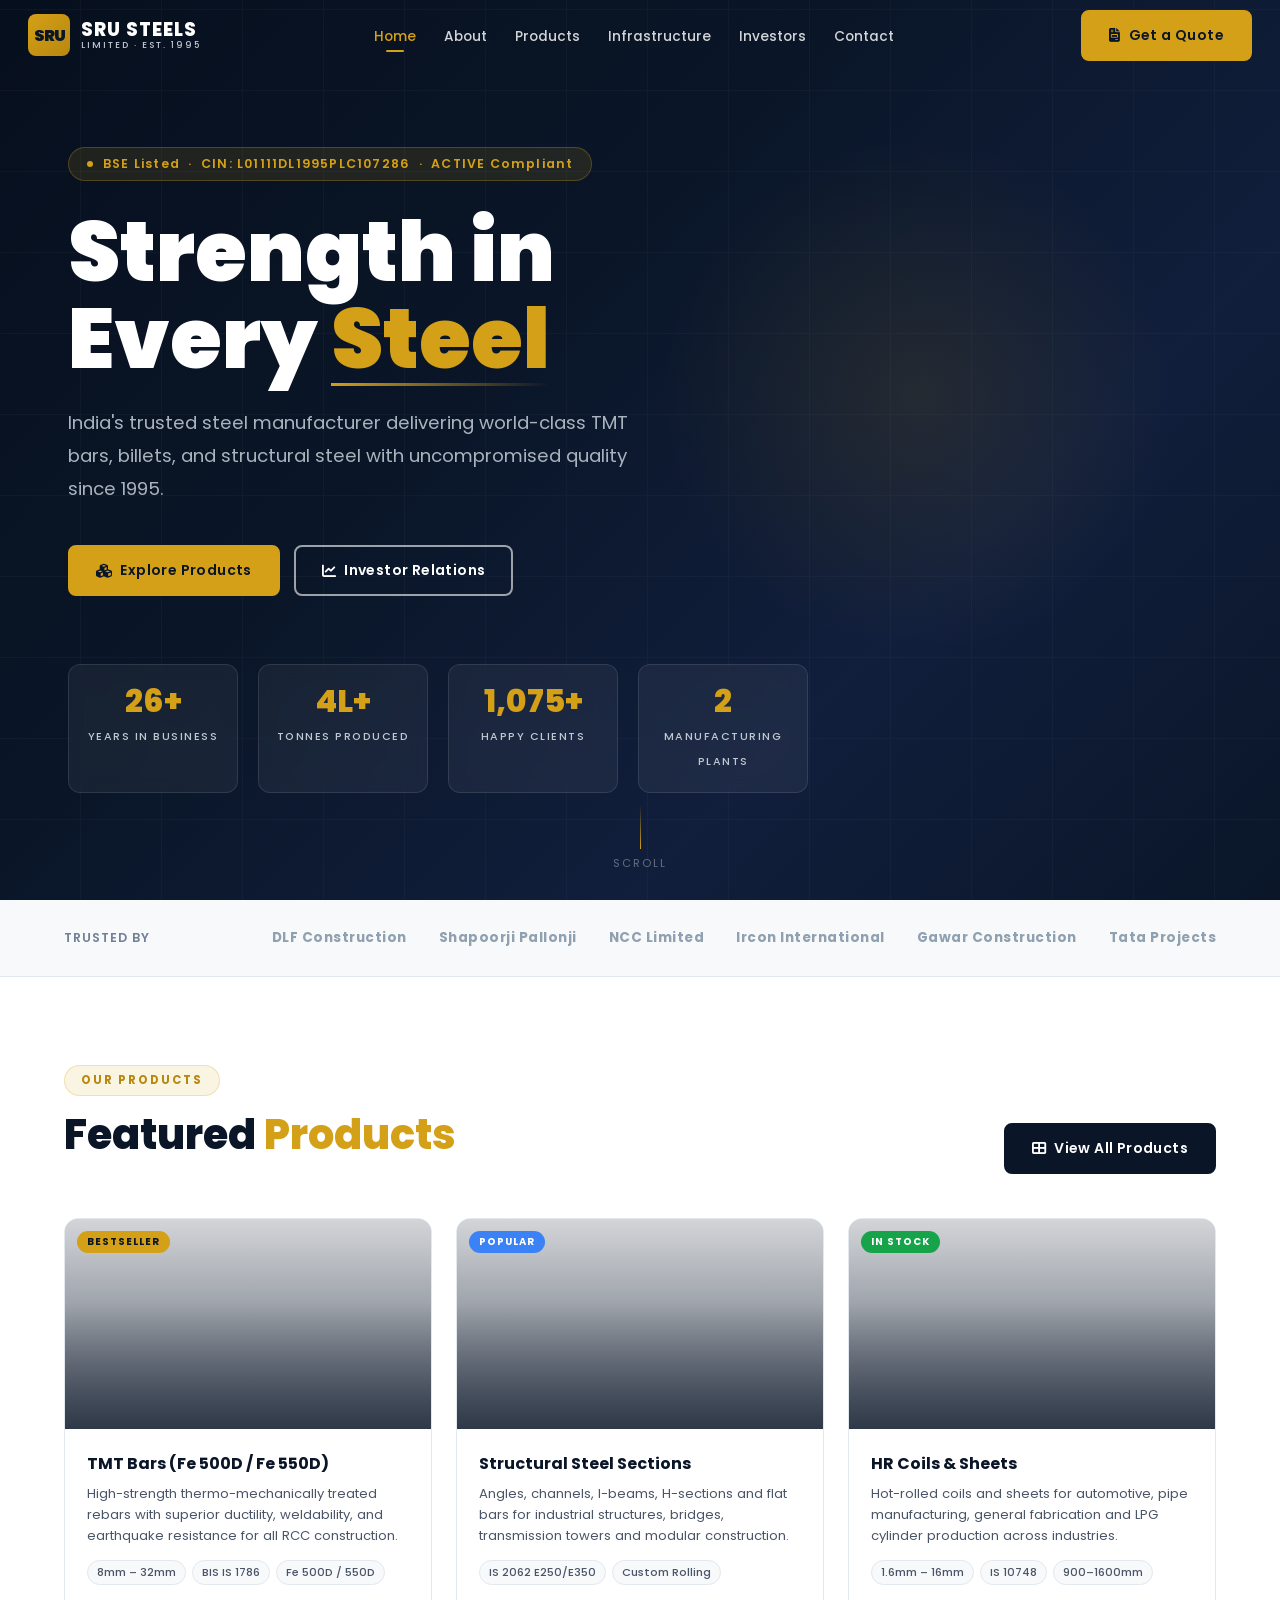
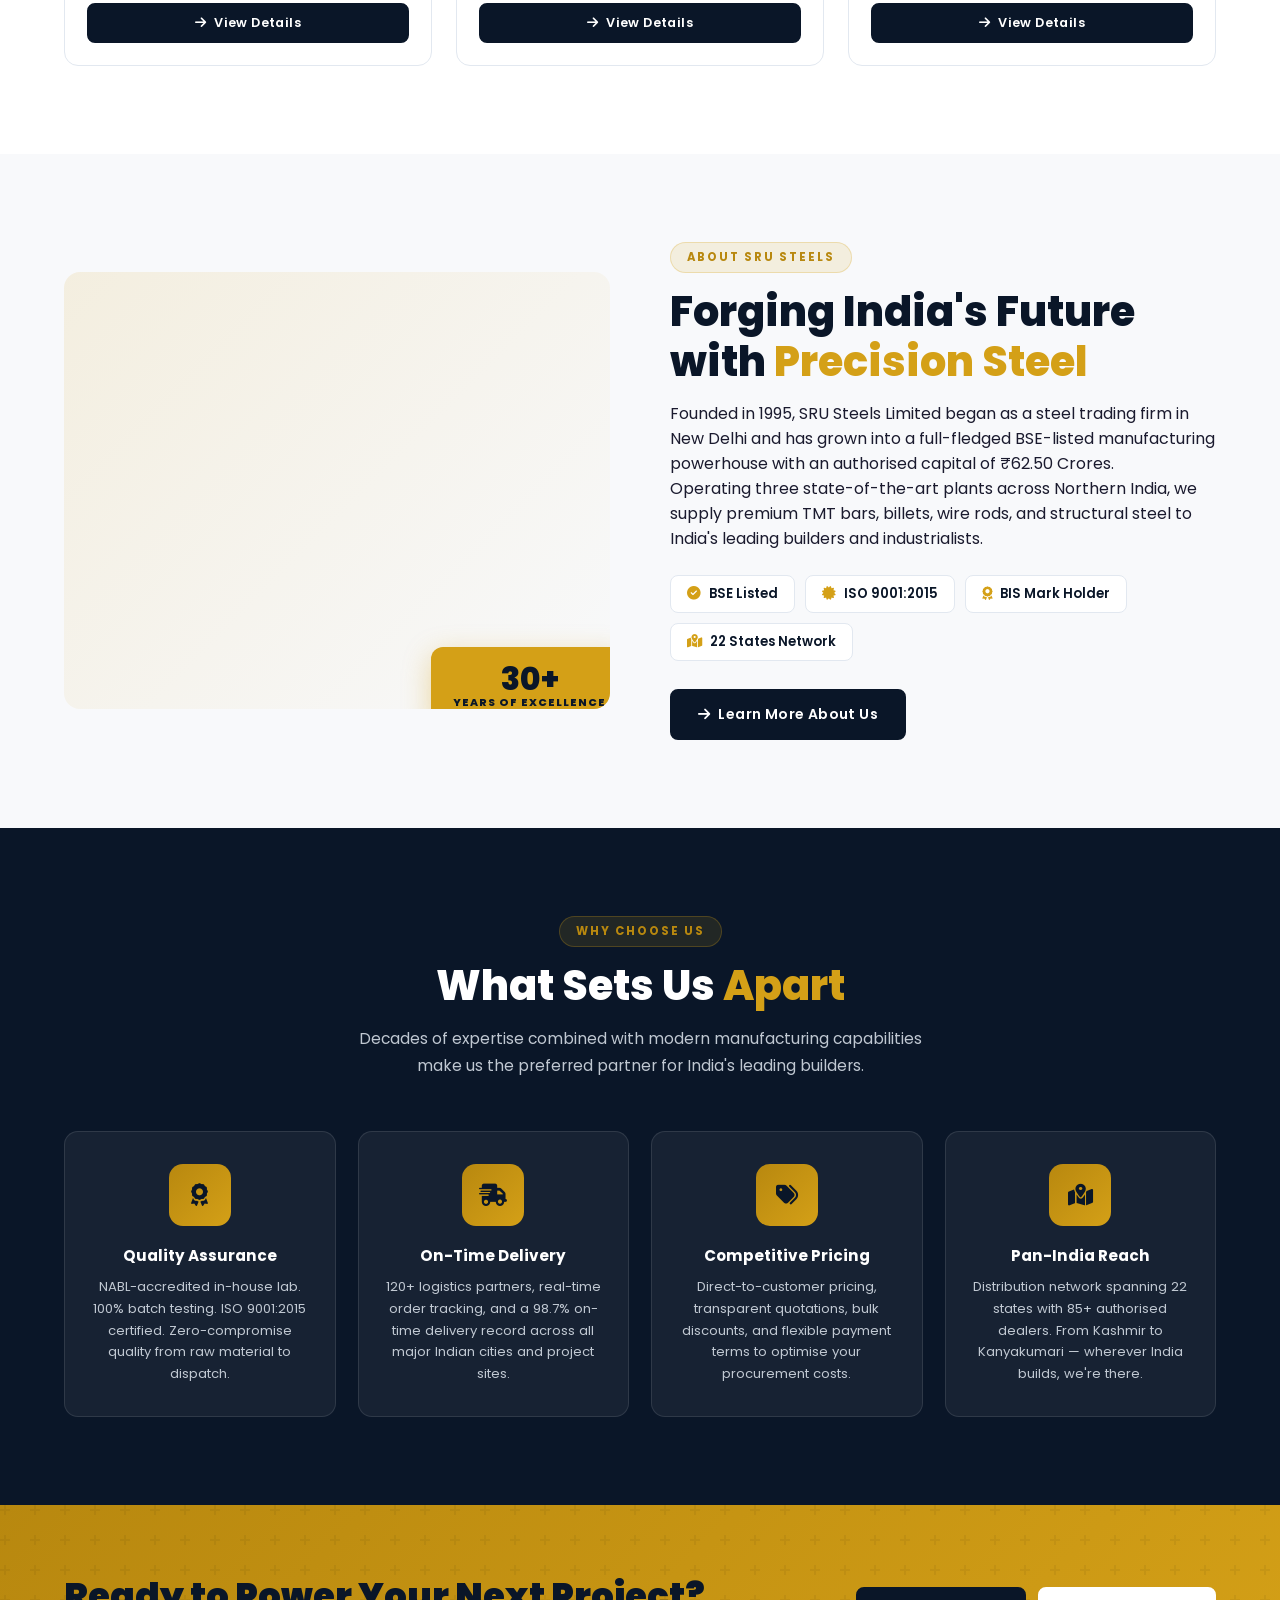
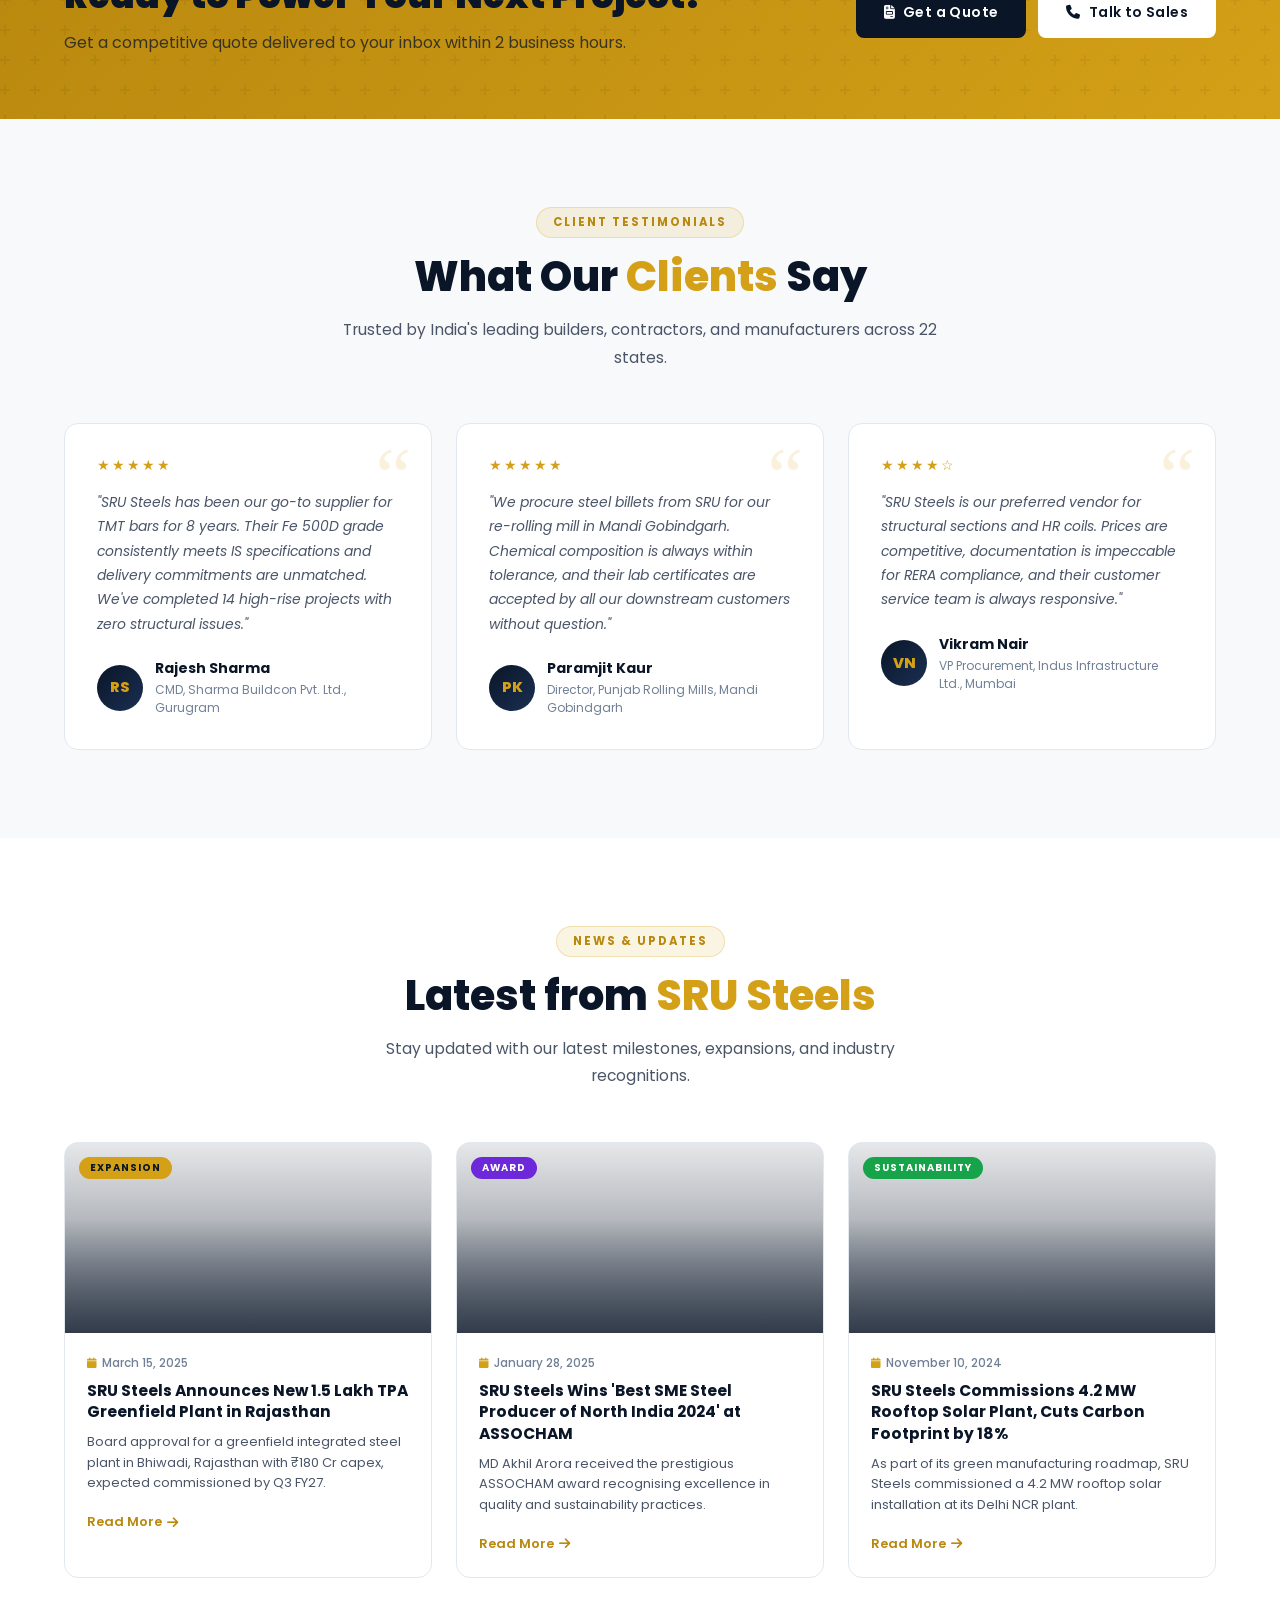
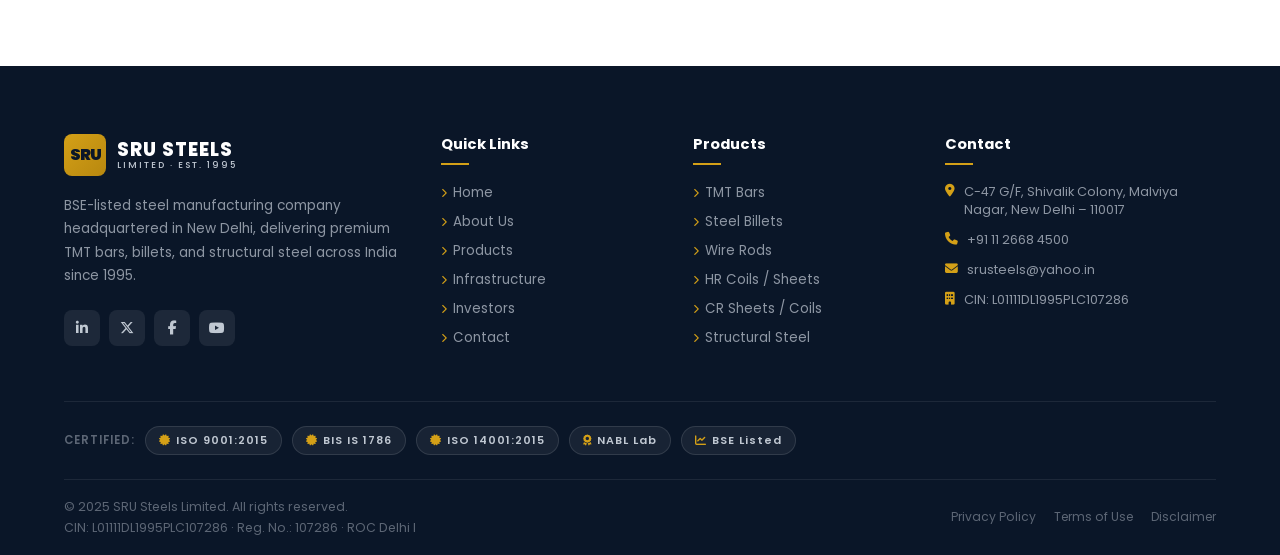
==== index.html @ ce23edf0 "Initial commit — SRU Steels website" ====
<!DOCTYPE html>
<html lang="en">
<head>
<meta charset="UTF-8">
<meta name="viewport" content="width=device-width, initial-scale=1.0">
<title>SRU Steels Limited | Strength in Every Steel</title>
<link rel="preconnect" href="https://fonts.googleapis.com">
<link rel="preconnect" href="https://fonts.gstatic.com" crossorigin>
<link href="https://fonts.googleapis.com/css2?family=Poppins:wght@300;400;500;600;700;800;900&display=swap" rel="stylesheet">
<link rel="stylesheet" href="https://cdnjs.cloudflare.com/ajax/libs/font-awesome/6.5.0/css/all.min.css">
<link rel="stylesheet" href="css/style.css">
</head>
<body>

<!-- NAVBAR -->
<nav id="navbar" class="transparent">
  <div class="nav-inner">
    <a href="index.html" class="logo">
      <div class="logo-mark">SRU</div>
      <div class="logo-text"><span class="logo-name">SRU STEELS</span><span class="logo-tagline">Limited · Est. 1995</span></div>
    </a>
    <ul class="nav-links">
      <li><a href="index.html" class="active">Home</a></li>
      <li><a href="about.html">About</a></li>
      <li><a href="products.html">Products</a></li>
      <li><a href="infrastructure.html">Infrastructure</a></li>
      <li><a href="investors.html">Investors</a></li>
      <li><a href="contact.html">Contact</a></li>
    </ul>
    <a href="#" class="btn btn-primary nav-cta" onclick="openModal()"><i class="fas fa-file-invoice"></i> Get a Quote</a>
    <button class="hamburger" id="hamburger"><span></span><span></span><span></span></button>
  </div>
</nav>
<div class="mobile-menu" id="mobileMenu">
  <a href="index.html" onclick="closeMobileMenu()">Home</a>
  <a href="about.html" onclick="closeMobileMenu()">About Us</a>
  <a href="products.html" onclick="closeMobileMenu()">Products</a>
  <a href="infrastructure.html" onclick="closeMobileMenu()">Infrastructure</a>
  <a href="investors.html" onclick="closeMobileMenu()">Investors</a>
  <a href="contact.html" onclick="closeMobileMenu()">Contact</a>
  <a href="#" class="btn btn-primary" onclick="openModal();closeMobileMenu()"><i class="fas fa-file-invoice"></i> Get a Quote</a>
</div>

<!-- HERO -->
<section id="home-hero">
  <div class="hero-bg" style="background:linear-gradient(135deg,rgba(6,14,28,0.88) 0%,rgba(10,22,40,0.80) 40%,rgba(18,32,64,0.83) 70%,rgba(10,22,40,0.88) 100%),url('https://plus.unsplash.com/premium_photo-1664300608028-15bcc4da4996?auto=format&fit=crop&w=1920&q=80') center/cover no-repeat;"></div>
  <div class="hero-pattern"></div>
  <div class="hero-glow"></div>
  <div class="hero-content">
    <div class="hero-eyebrow">
      <span></span>
      BSE Listed &nbsp;·&nbsp; CIN: L01111DL1995PLC107286 &nbsp;·&nbsp; ACTIVE Compliant
    </div>
    <h1 class="hero-title">
      Strength in<br>Every <span class="hl">Steel</span>
    </h1>
    <p class="hero-sub">India's trusted steel manufacturer delivering world-class TMT bars, billets, and structural steel with uncompromised quality since 1995.</p>
    <div class="hero-btns">
      <a href="products.html" class="btn btn-primary"><i class="fas fa-cubes"></i> Explore Products</a>
      <a href="investors.html" class="btn btn-outline"><i class="fas fa-chart-line"></i> Investor Relations</a>
    </div>
    <div class="hero-stats">
      <div class="h-stat"><span class="h-stat-num"><span class="counter" data-target="30">0</span>+</span><span class="h-stat-lbl">Years in Business</span></div>
      <div class="h-stat"><span class="h-stat-num"><span class="counter" data-target="5">0</span>L+</span><span class="h-stat-lbl">Tonnes Produced</span></div>
      <div class="h-stat"><span class="h-stat-num"><span class="counter" data-target="1200">0</span>+</span><span class="h-stat-lbl">Happy Clients</span></div>
      <div class="h-stat"><span class="h-stat-num"><span class="counter" data-target="3">0</span></span><span class="h-stat-lbl">Manufacturing Plants</span></div>
    </div>
  </div>
  <div class="hero-scroll"><div class="scroll-line"></div><span>SCROLL</span></div>
</section>

<!-- TRUST BAR -->
<div class="trust-bar">
  <div class="container trust-inner">
    <span class="trust-label">Trusted By</span>
    <div class="trust-logos">
      <span class="trust-logo">DLF Construction</span>
      <span class="trust-logo">Shapoorji Pallonji</span>
      <span class="trust-logo">NCC Limited</span>
      <span class="trust-logo">Ircon International</span>
      <span class="trust-logo">Gawar Construction</span>
      <span class="trust-logo">Tata Projects</span>
    </div>
  </div>
</div>

<!-- FEATURED PRODUCTS -->
<section id="featured">
  <div class="container">
    <div class="fp-header reveal">
      <div>
        <span class="section-tag">Our Products</span>
        <h2 class="section-title">Featured <span>Products</span></h2>
      </div>
      <a href="products.html" class="btn btn-navy"><i class="fas fa-th-large"></i> View All Products</a>
    </div>
    <div class="fp-grid">
      <div class="fp-card reveal" style="transition-delay:0.05s">
        <div class="fp-img" style="background:linear-gradient(to bottom,rgba(10,22,40,0.18),rgba(10,22,40,0.70)),url('https://images.unsplash.com/photo-1763771420303-0f11ccf613d1?auto=format&fit=crop&w=800&q=80') center/cover no-repeat;">
          <span class="fp-badge bestseller">Bestseller</span>
        </div>
        <div class="fp-body">
          <h3>TMT Bars (Fe 500D / Fe 550D)</h3>
          <p>High-strength thermo-mechanically treated rebars with superior ductility, weldability, and earthquake resistance for all RCC construction.</p>
          <div class="fp-specs">
            <span class="spec">8mm – 32mm</span><span class="spec">BIS IS 1786</span><span class="spec">Fe 500D / 550D</span>
          </div>
          <a href="products.html" class="btn btn-navy btn-sm" style="width:100%;justify-content:center"><i class="fas fa-arrow-right"></i> View Details</a>
        </div>
      </div>
      <div class="fp-card reveal" style="transition-delay:0.12s">
        <div class="fp-img" style="background:linear-gradient(to bottom,rgba(10,22,40,0.18),rgba(10,22,40,0.70)),url('https://images.unsplash.com/photo-1557592494-37448a3f4b11?auto=format&fit=crop&w=800&q=80') center/cover no-repeat;">
          <span class="fp-badge popular">Popular</span>
        </div>
        <div class="fp-body">
          <h3>Structural Steel Sections</h3>
          <p>Angles, channels, I-beams, H-sections and flat bars for industrial structures, bridges, transmission towers and modular construction.</p>
          <div class="fp-specs">
            <span class="spec">IS 2062 E250/E350</span><span class="spec">Custom Rolling</span>
          </div>
          <a href="products.html" class="btn btn-navy btn-sm" style="width:100%;justify-content:center"><i class="fas fa-arrow-right"></i> View Details</a>
        </div>
      </div>
      <div class="fp-card reveal" style="transition-delay:0.2s">
        <div class="fp-img" style="background:linear-gradient(to bottom,rgba(10,22,40,0.18),rgba(10,22,40,0.70)),url('https://images.unsplash.com/photo-1697698532602-ccf880036281?auto=format&fit=crop&w=800&q=80') center/cover no-repeat;">
          <span class="fp-badge new">In Stock</span>
        </div>
        <div class="fp-body">
          <h3>HR Coils &amp; Sheets</h3>
          <p>Hot-rolled coils and sheets for automotive, pipe manufacturing, general fabrication and LPG cylinder production across industries.</p>
          <div class="fp-specs">
            <span class="spec">1.6mm – 16mm</span><span class="spec">IS 10748</span><span class="spec">900–1600mm</span>
          </div>
          <a href="products.html" class="btn btn-navy btn-sm" style="width:100%;justify-content:center"><i class="fas fa-arrow-right"></i> View Details</a>
        </div>
      </div>
    </div>
  </div>
</section>

<!-- ABOUT TEASER -->
<section id="home-about">
  <div class="container">
    <div class="ha-grid">
      <div class="ha-img-box reveal-l" style="background:url('https://images.unsplash.com/photo-1504917595217-d4dc5ebe6122?auto=format&fit=crop&w=900&q=80') center/cover no-repeat;overflow:hidden;">
        <div class="ha-badge"><span>30+</span><small>Years of Excellence</small></div>
      </div>
      <div class="reveal-r">
        <span class="section-tag">About SRU Steels</span>
        <h2 class="section-title">Forging India's Future with <span>Precision Steel</span></h2>
        <p>Founded in 1995, SRU Steels Limited began as a steel trading firm in New Delhi and has grown into a full-fledged BSE-listed manufacturing powerhouse with an authorised capital of ₹62.50 Crores.</p>
        <p>Operating three state-of-the-art plants across Northern India, we supply premium TMT bars, billets, wire rods, and structural steel to India's leading builders and industrialists.</p>
        <div class="ha-pills">
          <span class="ha-pill"><i class="fas fa-check-circle"></i> BSE Listed</span>
          <span class="ha-pill"><i class="fas fa-certificate"></i> ISO 9001:2015</span>
          <span class="ha-pill"><i class="fas fa-award"></i> BIS Mark Holder</span>
          <span class="ha-pill"><i class="fas fa-map-location-dot"></i> 22 States Network</span>
        </div>
        <div style="margin-top:28px"><a href="about.html" class="btn btn-navy"><i class="fas fa-arrow-right"></i> Learn More About Us</a></div>
      </div>
    </div>
  </div>
</section>

<!-- WHY US -->
<section id="why-us">
  <div class="container">
    <div class="section-header reveal">
      <span class="section-tag">Why Choose Us</span>
      <h2 class="section-title">What Sets Us <span>Apart</span></h2>
      <p class="section-subtitle">Decades of expertise combined with modern manufacturing capabilities make us the preferred partner for India's leading builders.</p>
    </div>
    <div class="wu-grid">
      <div class="wu-card reveal" style="transition-delay:0.05s"><div class="wu-icon"><i class="fas fa-award"></i></div><h4>Quality Assurance</h4><p>NABL-accredited in-house lab. 100% batch testing. ISO 9001:2015 certified. Zero-compromise quality from raw material to dispatch.</p></div>
      <div class="wu-card reveal" style="transition-delay:0.12s"><div class="wu-icon"><i class="fas fa-truck-fast"></i></div><h4>On-Time Delivery</h4><p>120+ logistics partners, real-time order tracking, and a 98.7% on-time delivery record across all major Indian cities and project sites.</p></div>
      <div class="wu-card reveal" style="transition-delay:0.2s"><div class="wu-icon"><i class="fas fa-tags"></i></div><h4>Competitive Pricing</h4><p>Direct-to-customer pricing, transparent quotations, bulk discounts, and flexible payment terms to optimise your procurement costs.</p></div>
      <div class="wu-card reveal" style="transition-delay:0.28s"><div class="wu-icon"><i class="fas fa-map-location-dot"></i></div><h4>Pan-India Reach</h4><p>Distribution network spanning 22 states with 85+ authorised dealers. From Kashmir to Kanyakumari — wherever India builds, we're there.</p></div>
    </div>
  </div>
</section>

<!-- CTA BANNER -->
<div class="cta-banner">
  <div class="container cta-inner">
    <div class="cta-text">
      <h2>Ready to Power Your Next Project?</h2>
      <p>Get a competitive quote delivered to your inbox within 2 business hours.</p>
    </div>
    <div class="cta-actions">
      <a href="#" class="btn btn-cta-navy" onclick="openModal()"><i class="fas fa-file-invoice"></i> Get a Quote</a>
      <a href="contact.html" class="btn btn-cta-wh"><i class="fas fa-phone"></i> Talk to Sales</a>
    </div>
  </div>
</div>

<!-- TESTIMONIALS -->
<section id="testimonials">
  <div class="container">
    <div class="section-header reveal">
      <span class="section-tag">Client Testimonials</span>
      <h2 class="section-title">What Our <span>Clients</span> Say</h2>
      <p class="section-subtitle">Trusted by India's leading builders, contractors, and manufacturers across 22 states.</p>
    </div>
    <div class="testi-grid">
      <div class="testi-card reveal" style="transition-delay:0.08s">
        <div class="t-stars">★★★★★</div>
        <p class="t-quote">"SRU Steels has been our go-to supplier for TMT bars for 8 years. Their Fe 500D grade consistently meets IS specifications and delivery commitments are unmatched. We've completed 14 high-rise projects with zero structural issues."</p>
        <div class="t-author"><div class="t-avatar">RS</div><div><div class="t-name">Rajesh Sharma</div><div class="t-co">CMD, Sharma Buildcon Pvt. Ltd., Gurugram</div></div></div>
      </div>
      <div class="testi-card reveal" style="transition-delay:0.16s">
        <div class="t-stars">★★★★★</div>
        <p class="t-quote">"We procure steel billets from SRU for our re-rolling mill in Mandi Gobindgarh. Chemical composition is always within tolerance, and their lab certificates are accepted by all our downstream customers without question."</p>
        <div class="t-author"><div class="t-avatar">PK</div><div><div class="t-name">Paramjit Kaur</div><div class="t-co">Director, Punjab Rolling Mills, Mandi Gobindgarh</div></div></div>
      </div>
      <div class="testi-card reveal" style="transition-delay:0.24s">
        <div class="t-stars">★★★★☆</div>
        <p class="t-quote">"SRU Steels is our preferred vendor for structural sections and HR coils. Prices are competitive, documentation is impeccable for RERA compliance, and their customer service team is always responsive."</p>
        <div class="t-author"><div class="t-avatar">VN</div><div><div class="t-name">Vikram Nair</div><div class="t-co">VP Procurement, Indus Infrastructure Ltd., Mumbai</div></div></div>
      </div>
    </div>
  </div>
</section>

<!-- NEWS -->
<section id="news-home">
  <div class="container">
    <div class="section-header reveal">
      <span class="section-tag">News &amp; Updates</span>
      <h2 class="section-title">Latest from <span>SRU Steels</span></h2>
      <p class="section-subtitle">Stay updated with our latest milestones, expansions, and industry recognitions.</p>
    </div>
    <div class="news-grid">
      <div class="news-card reveal" style="transition-delay:0.08s">
        <div class="news-img" style="background:linear-gradient(to bottom,rgba(10,22,40,0.10),rgba(10,22,40,0.60)),url('https://images.unsplash.com/photo-1697281679290-ad7be1b10682?auto=format&fit=crop&w=800&q=80') center/cover no-repeat;"><span class="nc-tag">Expansion</span></div>
        <div class="news-body">
          <div class="news-date"><i class="fas fa-calendar"></i> March 15, 2025</div>
          <h3>SRU Steels Announces New 1.5 Lakh TPA Greenfield Plant in Rajasthan</h3>
          <p>Board approval for a greenfield integrated steel plant in Bhiwadi, Rajasthan with ₹180 Cr capex, expected commissioned by Q3 FY27.</p>
          <a href="#" class="read-more">Read More <i class="fas fa-arrow-right"></i></a>
        </div>
      </div>
      <div class="news-card reveal" style="transition-delay:0.16s">
        <div class="news-img" style="background:linear-gradient(to bottom,rgba(10,22,40,0.10),rgba(10,22,40,0.60)),url('https://images.unsplash.com/photo-1564182842834-681b7be6de4b?auto=format&fit=crop&w=800&q=80') center/cover no-repeat;"><span class="nc-tag award">Award</span></div>
        <div class="news-body">
          <div class="news-date"><i class="fas fa-calendar"></i> January 28, 2025</div>
          <h3>SRU Steels Wins 'Best SME Steel Producer of North India 2024' at ASSOCHAM</h3>
          <p>MD Akhil Arora received the prestigious ASSOCHAM award recognising excellence in quality and sustainability practices.</p>
          <a href="#" class="read-more">Read More <i class="fas fa-arrow-right"></i></a>
        </div>
      </div>
      <div class="news-card reveal" style="transition-delay:0.24s">
        <div class="news-img" style="background:linear-gradient(to bottom,rgba(10,22,40,0.10),rgba(10,22,40,0.60)),url('https://images.unsplash.com/photo-1745187946672-2c1d8cf26a2b?auto=format&fit=crop&w=800&q=80') center/cover no-repeat;"><span class="nc-tag green">Sustainability</span></div>
        <div class="news-body">
          <div class="news-date"><i class="fas fa-calendar"></i> November 10, 2024</div>
          <h3>SRU Steels Commissions 4.2 MW Rooftop Solar Plant, Cuts Carbon Footprint by 18%</h3>
          <p>As part of its green manufacturing roadmap, SRU Steels commissioned a 4.2 MW rooftop solar installation at its Delhi NCR plant.</p>
          <a href="#" class="read-more">Read More <i class="fas fa-arrow-right"></i></a>
        </div>
      </div>
    </div>
  </div>
</section>

<!-- FOOTER -->
<footer>
  <div class="container">
    <div class="footer-grid">
      <div class="footer-about">
        <a href="index.html" class="logo"><div class="logo-mark">SRU</div><div class="logo-text"><span class="logo-name">SRU STEELS</span><span class="logo-tagline">Limited · Est. 1995</span></div></a>
        <p>BSE-listed steel manufacturing company headquartered in New Delhi, delivering premium TMT bars, billets, and structural steel across India since 1995.</p>
        <div class="social-links">
          <a href="#" class="social-link"><i class="fab fa-linkedin-in"></i></a>
          <a href="#" class="social-link"><i class="fab fa-x-twitter"></i></a>
          <a href="#" class="social-link"><i class="fab fa-facebook-f"></i></a>
          <a href="#" class="social-link"><i class="fab fa-youtube"></i></a>
        </div>
      </div>
      <div class="footer-col">
        <h4>Quick Links</h4>
        <ul class="f-links">
          <li><a href="index.html"><i class="fas fa-chevron-right"></i> Home</a></li>
          <li><a href="about.html"><i class="fas fa-chevron-right"></i> About Us</a></li>
          <li><a href="products.html"><i class="fas fa-chevron-right"></i> Products</a></li>
          <li><a href="infrastructure.html"><i class="fas fa-chevron-right"></i> Infrastructure</a></li>
          <li><a href="investors.html"><i class="fas fa-chevron-right"></i> Investors</a></li>
          <li><a href="contact.html"><i class="fas fa-chevron-right"></i> Contact</a></li>
        </ul>
      </div>
      <div class="footer-col">
        <h4>Products</h4>
        <ul class="f-links">
          <li><a href="products.html"><i class="fas fa-chevron-right"></i> TMT Bars</a></li>
          <li><a href="products.html"><i class="fas fa-chevron-right"></i> Steel Billets</a></li>
          <li><a href="products.html"><i class="fas fa-chevron-right"></i> Wire Rods</a></li>
          <li><a href="products.html"><i class="fas fa-chevron-right"></i> HR Coils / Sheets</a></li>
          <li><a href="products.html"><i class="fas fa-chevron-right"></i> CR Sheets / Coils</a></li>
          <li><a href="products.html"><i class="fas fa-chevron-right"></i> Structural Steel</a></li>
        </ul>
      </div>
      <div class="footer-col">
        <h4>Contact</h4>
        <ul class="f-contact">
          <li><i class="fas fa-location-dot"></i> C-47 G/F, Shivalik Colony, Malviya Nagar, New Delhi – 110017</li>
          <li><i class="fas fa-phone"></i> +91 11 2668 4500</li>
          <li><i class="fas fa-envelope"></i> srusteels@yahoo.in</li>
          <li><i class="fas fa-building"></i> CIN: L01111DL1995PLC107286</li>
        </ul>
      </div>
    </div>
    <div class="footer-cert">
      <div class="cert-badges">
        <span style="font-size:0.72rem;color:rgba(192,200,210,0.45);font-weight:600;letter-spacing:1px;text-transform:uppercase">Certified:</span>
        <span class="cert-pill"><i class="fas fa-certificate"></i> ISO 9001:2015</span>
        <span class="cert-pill"><i class="fas fa-certificate"></i> BIS IS 1786</span>
        <span class="cert-pill"><i class="fas fa-certificate"></i> ISO 14001:2015</span>
        <span class="cert-pill"><i class="fas fa-award"></i> NABL Lab</span>
        <span class="cert-pill"><i class="fas fa-chart-line"></i> BSE Listed</span>
      </div>
    </div>
    <div class="footer-bottom">
      <div><p>© 2025 SRU Steels Limited. All rights reserved.</p><p class="cin-text">CIN: L01111DL1995PLC107286 · Reg. No.: 107286 · ROC Delhi I</p></div>
      <div class="fb-links"><a href="#">Privacy Policy</a><a href="#">Terms of Use</a><a href="#">Disclaimer</a></div>
    </div>
  </div>
</footer>

<!-- QUOTE MODAL -->
<div class="modal-overlay" id="quoteModal">
  <div class="modal">
    <button class="modal-close" onclick="closeModal()"><i class="fas fa-times"></i></button>
    <span class="section-tag">Quick Enquiry</span>
    <h3 style="font-size:1.4rem;font-weight:800;color:var(--navy);margin-bottom:6px">Get a Quote</h3>
    <p style="font-size:0.83rem;color:var(--text-light);margin-bottom:24px">Our sales team will send a competitive quote within 2 hours.</p>
    <form onsubmit="submitQuote(event)">
      <div class="form-group"><label>Name *</label><input type="text" placeholder="Your full name" required></div>
      <div class="form-group"><label>Phone *</label><input type="tel" placeholder="+91 98765 43210" required></div>
      <div class="form-group"><label>Product Required</label><select><option>TMT Bars (Fe 500D / Fe 550D)</option><option>Steel Billets</option><option>Wire Rods</option><option>HR Coils / Sheets</option><option>CR Sheets / Coils</option><option>Structural Steel Sections</option></select></div>
      <div class="form-group"><label>Quantity (MT)</label><input type="text" placeholder="e.g. 50 MT"></div>
      <button type="submit" class="btn btn-primary form-btn"><i class="fas fa-paper-plane"></i> Request Quote</button>
    </form>
  </div>
</div>

<button id="btt"><i class="fas fa-chevron-up"></i></button>
<script src="js/main.js"></script>
</body>
</html>
---- css/style.css ----
/* ====================================================
   SRU STEELS — SHARED STYLESHEET
   ==================================================== */

/* ===== VARIABLES ===== */
:root {
  --navy:       #0A1628;
  --navy-light: #122040;
  --navy-mid:   #1a2f52;
  --steel:      #C0C8D2;
  --steel-dark: #8fa0b0;
  --gold:       #D4A017;
  --gold-light: #e8b82a;
  --gold-dark:  #b8880f;
  --white:      #ffffff;
  --off-white:  #f8f9fb;
  --text-dark:  #1a1a2e;
  --text-mid:   #4a5568;
  --text-light: #718096;
  --border:     #e2e8f0;
  --green:      #16a34a;
  --orange:     #ea580c;
  --shadow:     0 4px 24px rgba(10,22,40,0.10);
  --shadow-lg:  0 12px 48px rgba(10,22,40,0.18);
  --radius:     12px;
  --radius-sm:  8px;
  --transition: all 0.3s cubic-bezier(0.4,0,0.2,1);
}

/* ===== RESET ===== */
*, *::before, *::after { box-sizing: border-box; margin: 0; padding: 0; }
html { scroll-behavior: smooth; font-size: 16px; }
body { font-family: 'Poppins', sans-serif; color: var(--text-dark); background: var(--white); overflow-x: hidden; }
img  { max-width: 100%; display: block; }
a    { text-decoration: none; color: inherit; }
ul   { list-style: none; }
button { cursor: pointer; font-family: 'Poppins', sans-serif; }
input, select, textarea { font-family: 'Poppins', sans-serif; }

/* ===== UTILITIES ===== */
.container { max-width: 1200px; margin: 0 auto; padding: 0 24px; }

.section-tag {
  display: inline-block;
  background: rgba(212,160,23,0.12);
  color: var(--gold-dark);
  font-size: 0.72rem; font-weight: 700;
  letter-spacing: 2px; text-transform: uppercase;
  padding: 6px 16px; border-radius: 50px;
  margin-bottom: 14px;
  border: 1px solid rgba(212,160,23,0.25);
}
.section-title {
  font-size: clamp(1.8rem, 3.5vw, 2.6rem);
  font-weight: 800; color: var(--navy);
  line-height: 1.2; margin-bottom: 14px;
}
.section-title span { color: var(--gold); }
.section-subtitle {
  font-size: 0.975rem; color: var(--text-mid);
  max-width: 600px; line-height: 1.75;
}
.section-header { text-align: center; margin-bottom: 52px; }
.section-header .section-subtitle { margin: 0 auto; }

/* Buttons */
.btn {
  display: inline-flex; align-items: center; gap: 8px;
  padding: 13px 26px; border-radius: 8px;
  font-size: 0.875rem; font-weight: 600;
  letter-spacing: 0.4px; transition: var(--transition);
  border: 2px solid transparent; white-space: nowrap;
}
.btn-primary  { background: var(--gold); color: var(--navy); border-color: var(--gold); }
.btn-primary:hover { background: var(--gold-light); border-color: var(--gold-light); transform: translateY(-2px); box-shadow: 0 8px 24px rgba(212,160,23,0.35); }
.btn-outline  { background: transparent; color: var(--white); border-color: rgba(255,255,255,0.6); }
.btn-outline:hover { background: var(--white); color: var(--navy); }
.btn-navy     { background: var(--navy); color: var(--white); border-color: var(--navy); }
.btn-navy:hover { background: var(--navy-light); transform: translateY(-2px); box-shadow: 0 6px 20px rgba(10,22,40,0.28); }
.btn-ghost    { background: rgba(255,255,255,0.1); color: var(--white); border-color: rgba(255,255,255,0.2); }
.btn-ghost:hover { background: rgba(255,255,255,0.2); }
.btn-sm { padding: 9px 18px; font-size: 0.8rem; }

/* Reveal animations */
.reveal { opacity: 0; transform: translateY(36px); transition: opacity 0.65s ease, transform 0.65s ease; }
.reveal.visible { opacity: 1; transform: translateY(0); }
.reveal-l { opacity: 0; transform: translateX(-36px); transition: opacity 0.65s ease, transform 0.65s ease; }
.reveal-l.visible { opacity: 1; transform: translateX(0); }
.reveal-r { opacity: 0; transform: translateX(36px); transition: opacity 0.65s ease, transform 0.65s ease; }
.reveal-r.visible { opacity: 1; transform: translateX(0); }

/* ===== NAVBAR ===== */
#navbar {
  position: fixed; top: 0; left: 0; right: 0;
  z-index: 1000; transition: var(--transition);
}
.nav-inner {
  display: flex; align-items: center; justify-content: space-between;
  height: 70px; padding: 0 28px;
  max-width: 1320px; margin: 0 auto;
}
#navbar.transparent { background: transparent; }
#navbar.scrolled    { background: var(--navy); box-shadow: 0 4px 20px rgba(10,22,40,0.3); }
#navbar.solid       { background: var(--navy); box-shadow: 0 2px 12px rgba(10,22,40,0.2); }

.logo { display: flex; align-items: center; gap: 11px; }
.logo-mark {
  width: 42px; height: 42px;
  background: linear-gradient(135deg, var(--gold), var(--gold-dark));
  border-radius: 8px; display: flex; align-items: center; justify-content: center;
  font-weight: 900; font-size: 1rem; color: var(--navy);
  letter-spacing: -1px; flex-shrink: 0;
}
.logo-text { display: flex; flex-direction: column; line-height: 1.15; }
.logo-name    { font-size: 1.15rem; font-weight: 800; color: var(--white); letter-spacing: 1px; }
.logo-tagline { font-size: 0.57rem; color: var(--steel); letter-spacing: 2px; text-transform: uppercase; font-weight: 500; }

.nav-links { display: flex; align-items: center; gap: 2px; }
.nav-links a {
  padding: 7px 13px; color: rgba(255,255,255,0.82);
  font-size: 0.855rem; font-weight: 500;
  border-radius: 6px; transition: var(--transition); position: relative;
}
.nav-links a:hover, .nav-links a.active { color: var(--gold); }
.nav-links a.active::after {
  content: ''; position: absolute; bottom: 1px; left: 50%;
  transform: translateX(-50%); width: 18px; height: 2px;
  background: var(--gold); border-radius: 2px;
}
.nav-cta { margin-left: 14px; }

.hamburger { display: none; flex-direction: column; gap: 5px; background: none; border: none; padding: 4px; }
.hamburger span { width: 24px; height: 2px; background: var(--white); border-radius: 2px; transition: var(--transition); display: block; }

.mobile-menu {
  display: none; position: fixed; top: 70px; left: 0; right: 0;
  background: var(--navy); padding: 12px 24px 24px;
  z-index: 999; box-shadow: 0 8px 24px rgba(0,0,0,0.3);
}
.mobile-menu.open { display: block; }
.mobile-menu a { display: block; padding: 11px 0; color: var(--steel); font-size: 0.93rem; font-weight: 500; border-bottom: 1px solid rgba(255,255,255,0.07); }
.mobile-menu .btn { margin-top: 14px; width: 100%; justify-content: center; }

/* ===== PAGE HERO (inner pages) ===== */
.page-hero {
  background: linear-gradient(135deg, var(--navy) 0%, var(--navy-mid) 60%, var(--navy) 100%);
  padding: 140px 0 72px; position: relative; overflow: hidden;
}
.page-hero::before {
  content: ''; position: absolute; inset: 0;
  background-image: repeating-linear-gradient(0deg, transparent, transparent 60px, rgba(192,200,210,0.03) 60px, rgba(192,200,210,0.03) 61px),
                    repeating-linear-gradient(90deg, transparent, transparent 60px, rgba(192,200,210,0.03) 60px, rgba(192,200,210,0.03) 61px);
}
.page-hero-glow {
  position: absolute; top: -100px; right: -100px;
  width: 500px; height: 500px;
  background: radial-gradient(circle, rgba(212,160,23,0.10) 0%, transparent 70%);
  pointer-events: none;
}
.page-hero-content { position: relative; z-index: 2; }
.page-hero-breadcrumb {
  display: flex; align-items: center; gap: 8px;
  margin-bottom: 20px; font-size: 0.8rem; color: var(--steel);
}
.page-hero-breadcrumb a { color: var(--gold); transition: var(--transition); }
.page-hero-breadcrumb a:hover { color: var(--gold-light); }
.page-hero-breadcrumb i { font-size: 0.6rem; color: var(--steel-dark); }
.page-hero h1 {
  font-size: clamp(2rem, 4.5vw, 3.2rem);
  font-weight: 900; color: var(--white); line-height: 1.1; margin-bottom: 16px;
}
.page-hero h1 span { color: var(--gold); }
.page-hero p { font-size: 1rem; color: var(--steel); max-width: 560px; line-height: 1.75; }

/* ===== HOME HERO ===== */
#home-hero {
  position: relative; min-height: 100vh;
  display: flex; align-items: center; overflow: hidden;
  background: var(--navy);
}
.hero-bg {
  position: absolute; inset: 0;
  background: linear-gradient(135deg, #060e1c 0%, #0A1628 40%, #122040 70%, #0A1628 100%);
}
.hero-pattern {
  position: absolute; inset: 0; opacity: 0.035;
  background-image:
    repeating-linear-gradient(0deg, transparent, transparent 80px, rgba(192,200,210,1) 80px, rgba(192,200,210,1) 81px),
    repeating-linear-gradient(90deg, transparent, transparent 80px, rgba(192,200,210,1) 80px, rgba(192,200,210,1) 81px);
}
.hero-glow {
  position: absolute; top: 15%; right: 8%;
  width: 520px; height: 520px;
  background: radial-gradient(circle, rgba(212,160,23,0.11) 0%, transparent 70%);
  pointer-events: none;
}
.hero-content {
  position: relative; z-index: 2;
  padding: 130px 28px 90px;
  max-width: 1200px; margin: 0 auto; width: 100%;
}
.hero-eyebrow {
  display: inline-flex; align-items: center; gap: 10px;
  background: rgba(212,160,23,0.12); border: 1px solid rgba(212,160,23,0.28);
  color: var(--gold); padding: 7px 18px; border-radius: 50px;
  font-size: 0.78rem; font-weight: 600; letter-spacing: 1.2px;
  margin-bottom: 28px;
}
.hero-eyebrow span { width: 6px; height: 6px; background: var(--gold); border-radius: 50%; animation: blink 1.8s infinite; }
@keyframes blink { 0%,100% { opacity:1; } 50% { opacity:0.3; } }

.hero-title {
  font-size: clamp(2.6rem, 6.5vw, 5.2rem);
  font-weight: 900; color: var(--white);
  line-height: 1.05; margin-bottom: 24px; max-width: 820px;
}
.hero-title .hl {
  color: var(--gold); position: relative; display: inline-block;
}
.hero-title .hl::after {
  content: ''; position: absolute; bottom: -3px; left: 0; right: 0;
  height: 3px; background: linear-gradient(90deg, var(--gold), transparent);
}
.hero-sub {
  font-size: clamp(0.95rem, 1.8vw, 1.15rem); color: rgba(192,200,210,0.88);
  max-width: 560px; line-height: 1.78; margin-bottom: 40px;
}
.hero-btns { display: flex; flex-wrap: wrap; gap: 14px; margin-bottom: 68px; }

.hero-stats { display: grid; grid-template-columns: repeat(4,1fr); gap: 20px; max-width: 740px; }
.h-stat {
  text-align: center; padding: 20px 14px;
  background: rgba(255,255,255,0.055);
  border: 1px solid rgba(255,255,255,0.1);
  border-radius: 12px; backdrop-filter: blur(8px);
}
.h-stat-num { font-size: 2rem; font-weight: 800; color: var(--gold); line-height: 1; display: block; margin-bottom: 5px; }
.h-stat-lbl { font-size: 0.68rem; color: var(--steel); text-transform: uppercase; letter-spacing: 1.5px; font-weight: 500; }

.hero-scroll {
  position: absolute; bottom: 28px; left: 50%; transform: translateX(-50%);
  display: flex; flex-direction: column; align-items: center; gap: 6px;
  color: rgba(255,255,255,0.35); font-size: 0.7rem; letter-spacing: 2px;
}
.scroll-line { width: 1px; height: 44px; background: linear-gradient(to bottom, transparent, var(--gold)); animation: sl 1.8s ease infinite; }
@keyframes sl {
  0%   { transform: scaleY(0); transform-origin: top; }
  50%  { transform: scaleY(1); transform-origin: top; }
  51%  { transform: scaleY(1); transform-origin: bottom; }
  100% { transform: scaleY(0); transform-origin: bottom; }
}

/* ===== CLIENTS / TRUST BAR ===== */
.trust-bar { background: var(--off-white); padding: 28px 0; border-bottom: 1px solid var(--border); }
.trust-inner { display: flex; align-items: center; justify-content: space-between; flex-wrap: wrap; gap: 20px; }
.trust-label { font-size: 0.78rem; color: var(--text-light); font-weight: 600; letter-spacing: 1px; text-transform: uppercase; white-space: nowrap; }
.trust-logos { display: flex; align-items: center; gap: 32px; flex-wrap: wrap; }
.trust-logo { font-size: 0.85rem; font-weight: 700; color: var(--steel-dark); letter-spacing: 0.5px; transition: var(--transition); }
.trust-logo:hover { color: var(--navy); }

/* ===== FEATURED PRODUCTS (HOME) ===== */
#featured { padding: 88px 0; background: var(--white); }
.fp-header { display: flex; align-items: flex-end; justify-content: space-between; margin-bottom: 44px; flex-wrap: wrap; gap: 16px; }
.fp-grid { display: grid; grid-template-columns: repeat(3,1fr); gap: 24px; }
.fp-card {
  border-radius: 14px; overflow: hidden; border: 1px solid var(--border);
  transition: var(--transition); position: relative; background: var(--white);
}
.fp-card:hover { transform: translateY(-6px); box-shadow: var(--shadow-lg); border-color: rgba(212,160,23,0.4); }
.fp-img {
  height: 210px; display: flex; align-items: center; justify-content: center;
  position: relative; overflow: hidden; transition: var(--transition);
}
.fp-img .fi { font-size: 3.8rem; position: relative; z-index: 1; transition: var(--transition); }
.fp-card:hover .fp-img .fi { transform: scale(1.1); }
.fp-img::after { content: ''; position: absolute; inset: 0; background: linear-gradient(to bottom, transparent 40%, rgba(10,22,40,0.5)); }
.fp-badge { position: absolute; top: 12px; left: 12px; font-size: 0.62rem; font-weight: 700; padding: 4px 10px; border-radius: 50px; text-transform: uppercase; letter-spacing: 1px; z-index: 2; }
.fp-badge.bestseller { background: var(--gold); color: var(--navy); }
.fp-badge.popular    { background: #3b82f6; color: var(--white); }
.fp-badge.new        { background: var(--green); color: var(--white); }
.fp-body { padding: 22px; }
.fp-body h3 { font-size: 1rem; font-weight: 700; color: var(--navy); margin-bottom: 7px; }
.fp-body p  { font-size: 0.82rem; color: var(--text-mid); line-height: 1.6; margin-bottom: 14px; }
.fp-specs { display: flex; flex-wrap: wrap; gap: 6px; margin-bottom: 18px; }
.spec { background: var(--off-white); border: 1px solid var(--border); color: var(--text-mid); font-size: 0.7rem; padding: 3px 9px; border-radius: 50px; font-weight: 500; }

/* Product image backgrounds */
.img-tmt    { background: linear-gradient(160deg,#1c0c0c,#2d1010,#3a0808); }
.img-tmt .fi { color: rgba(212,120,80,0.6); }
.img-billet { background: linear-gradient(160deg,#111111,#1e1e1e,#2a2a2a); }
.img-billet .fi { color: rgba(180,180,180,0.55); }
.img-wire   { background: linear-gradient(160deg,#0a1020,#152035,#1a2a40); }
.img-wire .fi { color: rgba(100,160,220,0.55); }
.img-hr     { background: linear-gradient(160deg,#1a1000,#2a1a00,#3a2400); }
.img-hr .fi { color: rgba(220,160,50,0.55); }
.img-cr     { background: linear-gradient(160deg,#0a1218,#101e28,#152530); }
.img-cr .fi { color: rgba(150,200,220,0.55); }
.img-struct { background: linear-gradient(160deg,#0c1010,#141a1a,#101818); }
.img-struct .fi { color: rgba(100,180,150,0.55); }
.img-ibeam  { background: linear-gradient(160deg,#121212,#1e1e20,#0e0e10); }
.img-ibeam .fi { color: rgba(180,180,200,0.55); }
.img-pipe   { background: linear-gradient(160deg,#0a0f18,#111825,#0c1520); }
.img-pipe .fi { color: rgba(80,150,200,0.55); }
.img-galv   { background: linear-gradient(160deg,#0a1210,#101e18,#0a1814); }
.img-galv .fi { color: rgba(100,200,150,0.55); }

/* ===== HOME — ABOUT TEASER ===== */
#home-about { padding: 88px 0; background: var(--off-white); }
.ha-grid { display: grid; grid-template-columns: 1fr 1fr; gap: 60px; align-items: center; }
.ha-img-box {
  background: linear-gradient(135deg, var(--navy), var(--navy-mid));
  border-radius: 16px; aspect-ratio: 5/4;
  display: flex; align-items: center; justify-content: center;
  position: relative; overflow: hidden;
}
.ha-img-box::before { content: ''; position: absolute; inset: 0; background: linear-gradient(135deg, rgba(212,160,23,0.12), transparent); }
.ha-img-box i { font-size: 6rem; color: rgba(212,160,23,0.28); position: relative; z-index: 1; }
.ha-badge {
  position: absolute; bottom: -18px; right: -18px;
  background: var(--gold); color: var(--navy);
  padding: 16px 22px; border-radius: 12px;
  font-weight: 800; text-align: center;
  box-shadow: 0 8px 28px rgba(212,160,23,0.38);
}
.ha-badge span { font-size: 2rem; line-height: 1; display: block; }
.ha-badge small { font-size: 0.67rem; letter-spacing: 1px; text-transform: uppercase; display: block; }
.ha-text p { font-size: 0.93rem; color: var(--text-mid); line-height: 1.8; margin-bottom: 14px; }
.ha-pills { display: flex; flex-wrap: wrap; gap: 10px; margin-top: 24px; }
.ha-pill {
  display: flex; align-items: center; gap: 8px;
  background: var(--white); border: 1px solid var(--border);
  padding: 8px 16px; border-radius: 8px;
  font-size: 0.82rem; font-weight: 600; color: var(--navy);
  transition: var(--transition);
}
.ha-pill:hover { border-color: var(--gold); box-shadow: var(--shadow); }
.ha-pill i { color: var(--gold); font-size: 0.85rem; }

/* ===== WHY US ===== */
#why-us { padding: 88px 0; background: var(--navy); }
#why-us .section-title { color: var(--white); }
#why-us .section-subtitle { color: var(--steel); }
.wu-grid { display: grid; grid-template-columns: repeat(4,1fr); gap: 22px; }
.wu-card {
  background: rgba(255,255,255,0.055); border: 1px solid rgba(255,255,255,0.1);
  border-radius: 14px; padding: 32px 22px; text-align: center;
  transition: var(--transition);
}
.wu-card:hover { background: rgba(212,160,23,0.1); border-color: var(--gold); transform: translateY(-4px); }
.wu-icon {
  width: 62px; height: 62px;
  background: linear-gradient(135deg, var(--gold-dark), var(--gold));
  border-radius: 14px; display: flex; align-items: center; justify-content: center;
  margin: 0 auto 18px; font-size: 1.4rem; color: var(--navy);
}
.wu-card h4 { font-size: 0.95rem; font-weight: 700; color: var(--white); margin-bottom: 9px; }
.wu-card p  { font-size: 0.82rem; color: var(--steel); line-height: 1.65; }

/* ===== CTA BANNER ===== */
.cta-banner {
  background: linear-gradient(135deg, var(--gold-dark), var(--gold));
  padding: 64px 0; position: relative; overflow: hidden;
}
.cta-banner::before { content: ''; position: absolute; inset: 0; background: url("data:image/svg+xml,%3Csvg width='60' height='60' viewBox='0 0 60 60' xmlns='http://www.w3.org/2000/svg'%3E%3Cg fill='none' fill-rule='evenodd'%3E%3Cg fill='%23000000' fill-opacity='0.05'%3E%3Cpath d='M36 34v-4h-2v4h-4v2h4v4h2v-4h4v-2h-4zm0-30V0h-2v4h-4v2h4v4h2V6h4V4h-4zM6 34v-4H4v4H0v2h4v4h2v-4h4v-2H6zM6 4V0H4v4H0v2h4v4h2V6h4V4H6z'/%3E%3C/g%3E%3C/g%3E%3C/svg%3E"); }
.cta-inner { position: relative; z-index: 1; display: flex; align-items: center; justify-content: space-between; gap: 32px; flex-wrap: wrap; }
.cta-text h2 { font-size: clamp(1.5rem,3vw,2.2rem); font-weight: 900; color: var(--navy); margin-bottom: 8px; }
.cta-text p  { font-size: 1rem; color: rgba(10,22,40,0.75); }
.cta-actions { display: flex; gap: 12px; flex-wrap: wrap; }
.btn-cta-navy { background: var(--navy); color: var(--white); border-color: var(--navy); }
.btn-cta-navy:hover { background: var(--navy-light); }
.btn-cta-wh   { background: var(--white); color: var(--navy); border-color: var(--white); }
.btn-cta-wh:hover { background: var(--off-white); }

/* ===== TESTIMONIALS ===== */
#testimonials { padding: 88px 0; background: var(--off-white); }
.testi-grid { display: grid; grid-template-columns: repeat(3,1fr); gap: 24px; }
.testi-card {
  background: var(--white); border: 1px solid var(--border);
  border-radius: 14px; padding: 32px; transition: var(--transition);
  position: relative;
}
.testi-card:hover { transform: translateY(-4px); box-shadow: var(--shadow-lg); border-color: rgba(212,160,23,0.3); }
.testi-card::before {
  content: '\201C'; font-size: 5rem; font-family: Georgia,serif; color: rgba(212,160,23,0.15);
  position: absolute; top: 12px; right: 20px; line-height: 1;
}
.t-stars { color: var(--gold); font-size: 0.85rem; letter-spacing: 2px; margin-bottom: 14px; }
.t-quote { font-size: 0.87rem; color: var(--text-mid); line-height: 1.75; margin-bottom: 22px; font-style: italic; }
.t-author { display: flex; align-items: center; gap: 12px; }
.t-avatar {
  width: 46px; height: 46px; border-radius: 50%;
  background: linear-gradient(135deg, var(--navy), var(--navy-mid));
  display: flex; align-items: center; justify-content: center;
  font-weight: 800; color: var(--gold); font-size: 0.92rem; flex-shrink: 0;
}
.t-name { font-weight: 700; color: var(--navy); font-size: 0.87rem; margin-bottom: 2px; }
.t-co   { font-size: 0.75rem; color: var(--text-light); }

/* ===== NEWS ===== */
#news-home { padding: 88px 0; background: var(--white); }
.news-grid { display: grid; grid-template-columns: repeat(3,1fr); gap: 24px; }
.news-card {
  border-radius: 14px; overflow: hidden;
  border: 1px solid var(--border); transition: var(--transition);
}
.news-card:hover { transform: translateY(-5px); box-shadow: var(--shadow-lg); border-color: rgba(212,160,23,0.35); }
.news-img {
  height: 190px; display: flex; align-items: center; justify-content: center;
  font-size: 3rem; position: relative; overflow: hidden;
}
.news-img::after { content: ''; position: absolute; inset: 0; background: linear-gradient(to bottom, transparent 40%, rgba(10,22,40,0.6)); }
.nc-tag { position: absolute; top: 14px; left: 14px; background: var(--gold); color: var(--navy); font-size: 0.62rem; font-weight: 700; padding: 4px 11px; border-radius: 50px; text-transform: uppercase; letter-spacing: 1px; z-index: 2; }
.nc-tag.award  { background: #6d28d9; color: var(--white); }
.nc-tag.green  { background: var(--green); color: var(--white); }
.news-body { padding: 22px; }
.news-date { font-size: 0.73rem; color: var(--text-light); font-weight: 500; margin-bottom: 8px; display: flex; align-items: center; gap: 5px; }
.news-date i { color: var(--gold); font-size: 0.68rem; }
.news-body h3 { font-size: 0.97rem; font-weight: 700; color: var(--navy); margin-bottom: 9px; line-height: 1.4; }
.news-body p  { font-size: 0.81rem; color: var(--text-mid); line-height: 1.6; margin-bottom: 14px; }
.read-more { font-size: 0.81rem; font-weight: 600; color: var(--gold-dark); display: inline-flex; align-items: center; gap: 5px; transition: var(--transition); }
.read-more:hover { color: var(--navy); gap: 9px; }
.news-img-exp  { background: linear-gradient(135deg,#0c1624,#1a2a3a,#0a1828); }
.news-img-exp  .fi { color: rgba(100,160,220,0.4); }
.news-img-aw   { background: linear-gradient(135deg,#1a0c20,#2a1030,#160c24); }
.news-img-aw   .fi { color: rgba(180,100,220,0.4); }
.news-img-sol  { background: linear-gradient(135deg,#141a0c,#202a10,#181e0a); }
.news-img-sol  .fi { color: rgba(160,200,80,0.4); }

/* ===== ABOUT PAGE ===== */
#about-story { padding: 88px 0; background: var(--white); }
.as-grid { display: grid; grid-template-columns: 1fr 1fr; gap: 60px; align-items: center; margin-bottom: 80px; }
.as-img {
  background: linear-gradient(135deg, var(--navy), var(--navy-mid));
  border-radius: 16px; aspect-ratio: 5/4;
  display: flex; align-items: center; justify-content: center; position: relative; overflow: hidden;
}
.as-img i { font-size: 7rem; color: rgba(212,160,23,0.22); }
.as-text p { font-size: 0.93rem; color: var(--text-mid); line-height: 1.8; margin-bottom: 14px; }

/* Timeline */
.timeline { position: relative; padding-left: 36px; margin-top: 16px; }
.timeline::before { content: ''; position: absolute; left: 10px; top: 8px; bottom: 8px; width: 2px; background: linear-gradient(to bottom, var(--gold), rgba(212,160,23,0.2)); }
.tl-item { position: relative; margin-bottom: 32px; }
.tl-dot {
  position: absolute; left: -32px; top: 4px;
  width: 14px; height: 14px; background: var(--gold);
  border-radius: 50%; border: 3px solid var(--white);
  box-shadow: 0 0 0 2px var(--gold);
}
.tl-year { font-size: 0.72rem; font-weight: 700; color: var(--gold-dark); text-transform: uppercase; letter-spacing: 1.5px; margin-bottom: 4px; }
.tl-title { font-size: 0.95rem; font-weight: 700; color: var(--navy); margin-bottom: 4px; }
.tl-desc  { font-size: 0.82rem; color: var(--text-mid); line-height: 1.6; }

/* Mission Vision */
.mv-row { display: grid; grid-template-columns: 1fr 1fr; gap: 24px; margin-bottom: 80px; }
.mv-card { padding: 36px; border-radius: 14px; }
.mv-card.mission { background: var(--navy); }
.mv-card.vision  { background: linear-gradient(135deg, var(--gold-dark), var(--gold)); }
.mv-card-icon { font-size: 2rem; margin-bottom: 14px; }
.mv-card.mission .mv-card-icon { color: var(--gold); }
.mv-card.vision  .mv-card-icon { color: var(--navy); }
.mv-card h3 { font-size: 1.25rem; font-weight: 700; margin-bottom: 10px; }
.mv-card.mission h3 { color: var(--white); }
.mv-card.vision  h3 { color: var(--navy); }
.mv-card p  { font-size: 0.87rem; line-height: 1.7; }
.mv-card.mission p { color: var(--steel); }
.mv-card.vision  p { color: rgba(10,22,40,0.8); }

/* Awards */
#about-awards { padding: 80px 0; background: var(--off-white); }
.awards-grid { display: grid; grid-template-columns: repeat(4,1fr); gap: 22px; }
.award-card {
  background: var(--white); border: 1px solid var(--border);
  border-radius: 12px; padding: 28px 20px; text-align: center;
  transition: var(--transition);
}
.award-card:hover { transform: translateY(-4px); box-shadow: var(--shadow); border-color: var(--gold); }
.award-icon { font-size: 2.2rem; color: var(--gold); margin-bottom: 12px; }
.award-card h4 { font-size: 0.9rem; font-weight: 700; color: var(--navy); margin-bottom: 6px; }
.award-card p  { font-size: 0.78rem; color: var(--text-light); line-height: 1.5; }

/* ===== PRODUCTS PAGE ===== */
#products-page { padding: 72px 0 88px; background: var(--off-white); }
.prod-controls { background: var(--white); border-radius: 14px; padding: 20px 22px; margin-bottom: 32px; border: 1px solid var(--border); }
.search-row { position: relative; margin-bottom: 18px; }
.search-input {
  width: 100%; padding: 12px 16px 12px 44px;
  border: 1.5px solid var(--border); border-radius: 9px;
  font-size: 0.9rem; color: var(--text-dark); background: var(--off-white);
  transition: var(--transition); outline: none;
}
.search-input:focus { border-color: var(--gold); background: var(--white); box-shadow: 0 0 0 3px rgba(212,160,23,0.1); }
.search-icon { position: absolute; left: 14px; top: 50%; transform: translateY(-50%); color: var(--text-light); font-size: 0.9rem; }
.filter-pills { display: flex; flex-wrap: wrap; gap: 8px; }
.filter-pill {
  padding: 7px 16px; border-radius: 50px;
  font-size: 0.8rem; font-weight: 600;
  border: 1.5px solid var(--border); color: var(--text-mid);
  background: var(--white); cursor: pointer; transition: var(--transition);
}
.filter-pill:hover  { border-color: var(--navy); color: var(--navy); }
.filter-pill.active { background: var(--navy); color: var(--white); border-color: var(--navy); }

.catalog-grid { display: grid; grid-template-columns: repeat(3,1fr); gap: 22px; }
.cat-card {
  border-radius: 14px; overflow: hidden;
  background: var(--white); border: 1px solid var(--border);
  transition: var(--transition); display: flex; flex-direction: column;
}
.cat-card:hover { transform: translateY(-6px); box-shadow: var(--shadow-lg); border-color: rgba(212,160,23,0.4); }
.cat-card.hidden { display: none; }
.cat-img {
  height: 200px; position: relative;
  display: flex; align-items: center; justify-content: center;
  overflow: hidden; transition: var(--transition);
}
.cat-img .fi { font-size: 3.5rem; position: relative; z-index: 1; transition: var(--transition); }
.cat-card:hover .cat-img .fi { transform: scale(1.08); }
.cat-img::after { content: ''; position: absolute; inset: 0; background: linear-gradient(to bottom, transparent 50%, rgba(10,22,40,0.5)); }
.avail-badge {
  position: absolute; top: 12px; left: 12px;
  font-size: 0.6rem; font-weight: 700; padding: 4px 10px;
  border-radius: 50px; text-transform: uppercase; letter-spacing: 1.2px; z-index: 2;
}
.avail-badge.jit    { background: var(--green); color: var(--white); }
.avail-badge.stock  { background: #3b82f6; color: var(--white); }
.avail-badge.bulk   { background: var(--gold); color: var(--navy); }
.avail-badge.quote  { background: var(--orange); color: var(--white); }
.avail-badge.demand { background: #ef4444; color: var(--white); }
.avail-badge.cert   { background: #8b5cf6; color: var(--white); }
.cat-price {
  position: absolute; bottom: 12px; right: 12px;
  background: rgba(10,22,40,0.85); color: var(--gold);
  font-size: 0.7rem; font-weight: 700; padding: 4px 10px;
  border-radius: 6px; letter-spacing: 0.5px; z-index: 2;
}
.cat-body { padding: 20px; flex: 1; display: flex; flex-direction: column; }
.cat-body h3 { font-size: 0.97rem; font-weight: 700; color: var(--navy); margin-bottom: 6px; }
.cat-body p  { font-size: 0.8rem; color: var(--text-mid); line-height: 1.6; margin-bottom: 12px; flex: 1; }
.cat-specs { display: flex; flex-wrap: wrap; gap: 5px; margin-bottom: 16px; }
.cat-body .btn { justify-content: center; }

/* Fabrication CTA */
.fab-cta {
  background: linear-gradient(135deg, var(--navy), var(--navy-mid));
  border-radius: 16px; padding: 48px;
  display: flex; align-items: center; justify-content: space-between; gap: 24px;
  margin-top: 44px; flex-wrap: wrap;
}
.fab-cta-icon { font-size: 3.5rem; color: rgba(212,160,23,0.35); }
.fab-cta h3 { font-size: 1.5rem; font-weight: 800; color: var(--white); margin-bottom: 8px; }
.fab-cta p  { font-size: 0.9rem; color: var(--steel); }

/* Logistics JIT section */
.jit-section {
  background: var(--off-white); border: 1px solid var(--border);
  border-radius: 16px; padding: 44px; margin-top: 44px;
  display: grid; grid-template-columns: 1fr 1fr; gap: 48px; align-items: center;
}
.jit-left h3 { font-size: 1.5rem; font-weight: 800; color: var(--navy); margin-bottom: 10px; }
.jit-left p  { font-size: 0.9rem; color: var(--text-mid); line-height: 1.75; margin-bottom: 20px; }
.jit-stats { display: flex; gap: 28px; flex-wrap: wrap; }
.jit-stat-num { font-size: 1.8rem; font-weight: 800; color: var(--gold); line-height: 1; }
.jit-stat-lbl { font-size: 0.72rem; color: var(--text-light); font-weight: 600; text-transform: uppercase; letter-spacing: 1px; }
.jit-features { display: flex; flex-direction: column; gap: 14px; }
.jit-feat {
  display: flex; align-items: flex-start; gap: 14px;
  background: var(--white); border: 1px solid var(--border);
  border-radius: 10px; padding: 16px 18px;
}
.jit-feat-icon { width: 40px; height: 40px; background: var(--navy); border-radius: 9px; display: flex; align-items: center; justify-content: center; color: var(--gold); font-size: 1rem; flex-shrink: 0; }
.jit-feat h5 { font-size: 0.87rem; font-weight: 700; color: var(--navy); margin-bottom: 3px; }
.jit-feat p  { font-size: 0.78rem; color: var(--text-light); line-height: 1.5; }

/* ===== INFRASTRUCTURE PAGE ===== */
#infra-overview { padding: 88px 0; background: var(--white); }
.plants-grid { display: grid; grid-template-columns: repeat(3,1fr); gap: 24px; margin-bottom: 72px; }
.plant-card {
  border-radius: 14px; overflow: hidden;
  border: 1px solid var(--border); transition: var(--transition);
}
.plant-card:hover { transform: translateY(-5px); box-shadow: var(--shadow-lg); }
.plant-img {
  height: 170px; display: flex; align-items: center; justify-content: center;
  font-size: 3rem; position: relative; overflow: hidden;
}
.plant-img-ncr   { background: linear-gradient(135deg,#0c1018,#161e2a,#101820); }
.plant-img-raj   { background: linear-gradient(135deg,#10100c,#1e1c10,#181600); }
.plant-img-hr    { background: linear-gradient(135deg,#0c0c14,#10101e,#0a0a18); }
.plant-img .fi   { color: rgba(212,160,23,0.35); }
.plant-badge {
  position: absolute; top: 12px; left: 12px;
  background: var(--gold); color: var(--navy);
  font-size: 0.62rem; font-weight: 700; padding: 4px 10px;
  border-radius: 50px; text-transform: uppercase; letter-spacing: 1px;
}
.plant-body { padding: 22px; }
.plant-body h3 { font-size: 1rem; font-weight: 700; color: var(--navy); margin-bottom: 6px; }
.plant-location { font-size: 0.78rem; color: var(--text-light); margin-bottom: 14px; display: flex; align-items: center; gap: 5px; }
.plant-location i { color: var(--gold); }
.plant-specs-list { display: flex; flex-direction: column; gap: 7px; }
.plant-spec-row { display: flex; justify-content: space-between; font-size: 0.8rem; }
.plant-spec-row span:first-child { color: var(--text-light); }
.plant-spec-row span:last-child  { color: var(--navy); font-weight: 600; }

/* Capacity metrics */
.cap-metrics { display: grid; grid-template-columns: repeat(4,1fr); gap: 22px; margin-bottom: 72px; }
.cap-card {
  background: var(--navy); border-radius: 14px; padding: 28px 20px;
  text-align: center; border: 1px solid rgba(255,255,255,0.06);
  transition: var(--transition);
}
.cap-card:hover { border-color: var(--gold); transform: translateY(-3px); }
.cap-icon { font-size: 2rem; color: var(--gold); margin-bottom: 12px; }
.cap-num { font-size: 2rem; font-weight: 800; color: var(--white); line-height: 1; margin-bottom: 5px; }
.cap-lbl { font-size: 0.72rem; color: var(--steel); font-weight: 600; text-transform: uppercase; letter-spacing: 1px; }

/* Quality process */
#quality-process { padding: 80px 0; background: var(--off-white); }
.qp-steps { display: grid; grid-template-columns: repeat(5,1fr); gap: 0; position: relative; }
.qp-steps::before { content: ''; position: absolute; top: 30px; left: 10%; right: 10%; height: 2px; background: linear-gradient(90deg, var(--gold), rgba(212,160,23,0.2)); z-index: 0; }
.qp-step { text-align: center; padding: 0 12px; position: relative; z-index: 1; }
.qp-num {
  width: 60px; height: 60px; border-radius: 50%;
  background: var(--navy); border: 3px solid var(--gold);
  display: flex; align-items: center; justify-content: center;
  font-size: 1.3rem; color: var(--gold); margin: 0 auto 14px; font-weight: 800;
  background: var(--white); box-shadow: 0 0 0 6px var(--off-white);
}
.qp-step h4 { font-size: 0.85rem; font-weight: 700; color: var(--navy); margin-bottom: 6px; }
.qp-step p  { font-size: 0.75rem; color: var(--text-light); line-height: 1.55; }

/* Certifications */
#certifications { padding: 80px 0; background: var(--navy); }
#certifications .section-title { color: var(--white); }
#certifications .section-subtitle { color: var(--steel); }
.cert-cards { display: grid; grid-template-columns: repeat(3,1fr); gap: 22px; }
.cert-card {
  background: rgba(255,255,255,0.06); border: 1px solid rgba(255,255,255,0.1);
  border-radius: 14px; padding: 32px 24px; text-align: center; transition: var(--transition);
}
.cert-card:hover { background: rgba(212,160,23,0.1); border-color: var(--gold); transform: translateY(-3px); }
.cert-card i  { font-size: 2.2rem; color: var(--gold); margin-bottom: 14px; }
.cert-card h4 { font-size: 1.05rem; font-weight: 700; color: var(--white); margin-bottom: 6px; }
.cert-card p  { font-size: 0.8rem; color: var(--steel); line-height: 1.6; }

/* ===== INVESTORS PAGE ===== */
#investors-page { padding: 72px 0 88px; background: var(--off-white); }
.inv-tabs { display: flex; gap: 6px; flex-wrap: wrap; margin-bottom: 36px; border-bottom: 2px solid var(--border); padding-bottom: 0; }
.inv-tab {
  padding: 11px 22px; font-size: 0.86rem; font-weight: 600;
  color: var(--text-mid); background: none; border: none;
  border-bottom: 2px solid transparent; margin-bottom: -2px;
  transition: var(--transition); cursor: pointer; border-radius: 8px 8px 0 0;
}
.inv-tab:hover, .inv-tab.active { color: var(--navy); border-bottom-color: var(--gold); }
.inv-tab.active { background: rgba(212,160,23,0.07); }
.inv-panel { display: none; animation: fadeIn 0.3s ease; }
.inv-panel.active { display: block; }
@keyframes fadeIn { from { opacity:0; transform:translateY(8px); } to { opacity:1; transform:translateY(0); } }

.fin-metrics { display: grid; grid-template-columns: repeat(4,1fr); gap: 20px; margin-bottom: 36px; }
.fin-card {
  background: var(--white); border-radius: 13px; padding: 26px 18px;
  border: 1px solid var(--border); text-align: center; transition: var(--transition);
}
.fin-card:hover { box-shadow: var(--shadow); border-color: rgba(212,160,23,0.35); }
.fin-icon { font-size: 1.4rem; color: var(--gold); margin-bottom: 10px; }
.fin-val  { font-size: 1.55rem; font-weight: 800; color: var(--navy); line-height: 1; margin-bottom: 5px; }
.fin-lbl  { font-size: 0.72rem; color: var(--text-light); text-transform: uppercase; letter-spacing: 1px; font-weight: 600; }
.fin-delta { display: inline-flex; align-items: center; gap: 4px; margin-top: 8px; font-size: 0.75rem; font-weight: 600; padding: 3px 9px; border-radius: 50px; }
.fin-delta.up   { background: rgba(22,163,74,0.1);  color: var(--green); }
.fin-delta.down { background: rgba(239,68,68,0.1);  color: #dc2626; }

.data-table { width: 100%; border-collapse: collapse; border-radius: 12px; overflow: hidden; }
.data-table th { background: var(--navy); color: var(--white); padding: 13px 18px; text-align: left; font-size: 0.8rem; font-weight: 600; }
.data-table td { padding: 13px 18px; border-bottom: 1px solid var(--border); font-size: 0.855rem; color: var(--text-dark); }
.data-table tr:nth-child(even) td { background: var(--off-white); }
.data-table tr:hover td { background: rgba(212,160,23,0.04); }
.data-table td:last-child { font-weight: 700; color: var(--navy); }
.progress-bar { height: 5px; background: var(--border); border-radius: 3px; overflow: hidden; margin-top: 5px; width: 80px; }
.progress-fill { height: 100%; background: linear-gradient(90deg, var(--gold), var(--gold-light)); border-radius: 3px; }

.ar-list { display: flex; flex-direction: column; gap: 11px; }
.ar-item {
  display: flex; align-items: center; justify-content: space-between;
  background: var(--white); border: 1px solid var(--border);
  border-radius: 12px; padding: 18px 22px; transition: var(--transition);
}
.ar-item:hover { box-shadow: var(--shadow); border-color: rgba(212,160,23,0.35); }
.ar-left  { display: flex; align-items: center; gap: 14px; }
.ar-icon  { width: 42px; height: 42px; background: rgba(212,160,23,0.1); border-radius: 9px; display: flex; align-items: center; justify-content: center; color: var(--gold); font-size: 1.15rem; }
.ar-title { font-weight: 700; color: var(--navy); font-size: 0.92rem; margin-bottom: 2px; }
.ar-meta  { font-size: 0.75rem; color: var(--text-light); }
.ar-dl { display: flex; align-items: center; gap: 6px; color: var(--navy); font-size: 0.8rem; font-weight: 600; background: var(--off-white); border: 1px solid var(--border); padding: 7px 14px; border-radius: 7px; transition: var(--transition); }
.ar-dl:hover { background: var(--navy); color: var(--white); border-color: var(--navy); }

.board-grid { display: grid; grid-template-columns: repeat(3,1fr); gap: 22px; }
.board-card {
  background: var(--white); border-radius: 13px; padding: 26px 22px;
  text-align: center; border: 1px solid var(--border); transition: var(--transition);
}
.board-card:hover { transform: translateY(-4px); box-shadow: var(--shadow-lg); border-color: rgba(212,160,23,0.35); }
.board-av {
  width: 78px; height: 78px; border-radius: 50%;
  background: linear-gradient(135deg, var(--navy), var(--navy-mid));
  display: flex; align-items: center; justify-content: center;
  margin: 0 auto 14px; font-size: 1.5rem; font-weight: 800;
  color: var(--gold); border: 3px solid var(--gold);
}
.board-name { font-size: 0.97rem; font-weight: 700; color: var(--navy); margin-bottom: 3px; }
.board-role { font-size: 0.78rem; color: var(--gold-dark); font-weight: 600; margin-bottom: 3px; }
.board-cat  { font-size: 0.73rem; color: var(--text-light); }
.board-din  { font-size: 0.7rem; color: var(--text-light); margin-top: 8px; padding-top: 8px; border-top: 1px solid var(--border); }

.gov-grid { display: grid; grid-template-columns: repeat(2,1fr); gap: 14px; }
.gov-item {
  display: flex; align-items: center; gap: 14px;
  background: var(--white); border: 1px solid var(--border);
  border-radius: 12px; padding: 18px; cursor: pointer; transition: var(--transition);
}
.gov-item:hover { border-color: var(--gold); box-shadow: var(--shadow); }
.gov-item-icon { width: 46px; height: 46px; background: rgba(10,22,40,0.05); border-radius: 9px; display: flex; align-items: center; justify-content: center; color: var(--navy); font-size: 1.15rem; flex-shrink: 0; }
.gov-item-title { font-weight: 600; color: var(--navy); font-size: 0.88rem; margin-bottom: 2px; }
.gov-item-meta  { font-size: 0.73rem; color: var(--text-light); }

/* ===== CONTACT PAGE ===== */
#contact-page { padding: 72px 0 88px; background: var(--off-white); }
.offices-row { display: grid; grid-template-columns: repeat(3,1fr); gap: 20px; margin-bottom: 52px; }
.office-card {
  background: var(--white); border: 1px solid var(--border);
  border-radius: 13px; padding: 26px; transition: var(--transition);
}
.office-card:hover { box-shadow: var(--shadow); border-color: rgba(212,160,23,0.35); }
.office-tag { font-size: 0.65rem; font-weight: 700; text-transform: uppercase; letter-spacing: 1.5px; color: var(--gold-dark); margin-bottom: 10px; }
.office-name { font-size: 1rem; font-weight: 700; color: var(--navy); margin-bottom: 14px; }
.office-detail { display: flex; align-items: flex-start; gap: 10px; font-size: 0.82rem; color: var(--text-mid); margin-bottom: 10px; line-height: 1.5; }
.office-detail i { color: var(--gold); margin-top: 2px; flex-shrink: 0; font-size: 0.8rem; }

.contact-main { display: grid; grid-template-columns: 1fr 1.5fr; gap: 40px; }
.contact-info-col { display: flex; flex-direction: column; gap: 0; }
.ci-item { display: flex; align-items: flex-start; gap: 14px; padding: 20px 0; border-bottom: 1px solid var(--border); }
.ci-item:first-child { padding-top: 0; }
.ci-icon { width: 46px; height: 46px; background: var(--navy); border-radius: 11px; display: flex; align-items: center; justify-content: center; color: var(--gold); font-size: 0.95rem; flex-shrink: 0; }
.ci-title { font-weight: 700; color: var(--navy); font-size: 0.87rem; margin-bottom: 4px; }
.ci-val   { font-size: 0.83rem; color: var(--text-mid); line-height: 1.55; }
.map-wrap { border-radius: 12px; overflow: hidden; border: 1px solid var(--border); height: 200px; margin-top: 22px; }
.map-wrap iframe { width: 100%; height: 100%; border: none; }

.contact-form-wrap { background: var(--white); border-radius: 14px; padding: 36px; border: 1px solid var(--border); box-shadow: var(--shadow); }
.form-row   { display: grid; grid-template-columns: 1fr 1fr; gap: 18px; }
.form-group { margin-bottom: 18px; }
.form-group label { display: block; font-size: 0.8rem; font-weight: 600; color: var(--navy); margin-bottom: 7px; }
.form-group input, .form-group select, .form-group textarea {
  width: 100%; padding: 12px 15px;
  border: 1.5px solid var(--border); border-radius: 8px;
  font-size: 0.865rem; color: var(--text-dark);
  background: var(--off-white); transition: var(--transition); outline: none;
}
.form-group input:focus, .form-group select:focus, .form-group textarea:focus {
  border-color: var(--gold); background: var(--white); box-shadow: 0 0 0 3px rgba(212,160,23,0.1);
}
.form-group textarea { resize: vertical; min-height: 110px; }
.form-btn  { width: 100%; padding: 14px; font-size: 0.95rem; font-weight: 700; justify-content: center; }
.form-success { display: none; background: rgba(22,163,74,0.1); border: 1px solid rgba(22,163,74,0.3); color: var(--green); padding: 14px; border-radius: 8px; text-align: center; font-size: 0.87rem; margin-top: 14px; }

/* FAQ */
#faq-section { padding: 80px 0; background: var(--white); }
.faq-list { max-width: 760px; margin: 0 auto; display: flex; flex-direction: column; gap: 10px; }
.faq-item { border: 1px solid var(--border); border-radius: 11px; overflow: hidden; }
.faq-q {
  display: flex; align-items: center; justify-content: space-between;
  padding: 18px 22px; font-size: 0.93rem; font-weight: 600; color: var(--navy);
  cursor: pointer; transition: var(--transition); background: var(--white);
}
.faq-q:hover { background: var(--off-white); }
.faq-q.open { background: var(--navy); color: var(--white); }
.faq-q i { font-size: 0.85rem; transition: var(--transition); flex-shrink: 0; }
.faq-q.open i { transform: rotate(45deg); color: var(--gold); }
.faq-a { display: none; padding: 18px 22px; font-size: 0.85rem; color: var(--text-mid); line-height: 1.7; background: var(--off-white); border-top: 1px solid var(--border); }

/* ===== FOOTER ===== */
footer { background: var(--navy); padding: 68px 0 0; color: var(--steel); }
.footer-grid { display: grid; grid-template-columns: 1.6fr 1fr 1fr 1.3fr; gap: 44px; margin-bottom: 44px; }
.footer-about .logo { margin-bottom: 18px; }
.footer-about p { font-size: 0.855rem; color: rgba(192,200,210,0.72); line-height: 1.72; margin-bottom: 22px; }
.social-links { display: flex; gap: 9px; }
.social-link {
  width: 36px; height: 36px; border-radius: 8px;
  background: rgba(255,255,255,0.08);
  display: flex; align-items: center; justify-content: center;
  color: var(--steel); font-size: 0.88rem; transition: var(--transition);
}
.social-link:hover { background: var(--gold); color: var(--navy); }
.footer-col h4 {
  font-size: 0.92rem; font-weight: 700; color: var(--white);
  margin-bottom: 18px; position: relative; padding-bottom: 10px;
}
.footer-col h4::after { content: ''; position: absolute; bottom: 0; left: 0; width: 28px; height: 2px; background: var(--gold); }
.f-links li { margin-bottom: 9px; }
.f-links a { font-size: 0.835rem; color: rgba(192,200,210,0.72); transition: var(--transition); display: flex; align-items: center; gap: 6px; }
.f-links a:hover { color: var(--gold); padding-left: 4px; }
.f-links a i { font-size: 0.58rem; color: var(--gold); }
.f-contact li { display: flex; align-items: flex-start; gap: 9px; margin-bottom: 12px; font-size: 0.8rem; color: rgba(192,200,210,0.72); }
.f-contact li i { color: var(--gold); margin-top: 2px; flex-shrink: 0; }
.footer-cert { border-top: 1px solid rgba(255,255,255,0.08); padding: 24px 0; display: flex; align-items: center; justify-content: space-between; flex-wrap: wrap; gap: 16px; }
.cert-badges { display: flex; gap: 10px; align-items: center; flex-wrap: wrap; }
.cert-pill { background: rgba(255,255,255,0.06); border: 1px solid rgba(255,255,255,0.11); color: var(--steel); font-size: 0.69rem; padding: 5px 13px; border-radius: 50px; font-weight: 600; letter-spacing: 1px; display: flex; align-items: center; gap: 5px; white-space: nowrap; }
.cert-pill i { color: var(--gold); }
.footer-bottom { border-top: 1px solid rgba(255,255,255,0.08); padding: 18px 0; display: flex; align-items: center; justify-content: space-between; flex-wrap: wrap; gap: 10px; }
.footer-bottom p { font-size: 0.78rem; color: rgba(192,200,210,0.45); }
.fb-links { display: flex; gap: 18px; }
.fb-links a { font-size: 0.76rem; color: rgba(192,200,210,0.45); transition: var(--transition); }
.fb-links a:hover { color: var(--gold); }
.cin-text { font-size: 0.69rem; color: rgba(192,200,210,0.3); margin-top: 3px; }

/* ===== MODAL ===== */
.modal-overlay { position: fixed; inset: 0; background: rgba(10,22,40,0.75); z-index: 2000; display: none; align-items: center; justify-content: center; padding: 24px; backdrop-filter: blur(6px); }
.modal-overlay.open { display: flex; }
.modal { background: var(--white); border-radius: 18px; padding: 44px; max-width: 500px; width: 100%; position: relative; animation: mIn 0.32s cubic-bezier(0.34,1.56,0.64,1); }
@keyframes mIn { from { opacity:0; transform:scale(0.9) translateY(16px); } to { opacity:1; transform:scale(1) translateY(0); } }
.modal-close { position: absolute; top: 14px; right: 14px; width: 34px; height: 34px; border-radius: 50%; background: var(--off-white); border: none; display: flex; align-items: center; justify-content: center; color: var(--text-mid); transition: var(--transition); }
.modal-close:hover { background: var(--navy); color: var(--white); }

/* ===== BACK TO TOP ===== */
#btt { position: fixed; bottom: 26px; right: 26px; width: 42px; height: 42px; background: var(--gold); color: var(--navy); border: none; border-radius: 50%; display: flex; align-items: center; justify-content: center; font-size: 0.95rem; z-index: 999; opacity: 0; transform: translateY(14px); transition: var(--transition); cursor: pointer; }
#btt.vis { opacity: 1; transform: translateY(0); }
#btt:hover { background: var(--gold-light); transform: translateY(-3px); }

/* ===== RESPONSIVE ===== */
@media (max-width:1100px) {
  .wu-grid       { grid-template-columns: repeat(2,1fr); }
  .fin-metrics   { grid-template-columns: repeat(2,1fr); }
  .cap-metrics   { grid-template-columns: repeat(2,1fr); }
  .footer-grid   { grid-template-columns: 1fr 1fr; }
  .catalog-grid  { grid-template-columns: repeat(2,1fr); }
  .board-grid    { grid-template-columns: repeat(2,1fr); }
  .qp-steps      { grid-template-columns: repeat(3,1fr); gap: 24px; }
  .qp-steps::before { display: none; }
}
@media (max-width:900px) {
  .fp-grid        { grid-template-columns: repeat(2,1fr); }
  .as-grid        { grid-template-columns: 1fr; }
  .ha-grid        { grid-template-columns: 1fr; }
  .mv-row         { grid-template-columns: 1fr; }
  .plants-grid    { grid-template-columns: 1fr 1fr; }
  .gov-grid       { grid-template-columns: 1fr; }
  .jit-section    { grid-template-columns: 1fr; }
  .offices-row    { grid-template-columns: 1fr; }
  .contact-main   { grid-template-columns: 1fr; }
  .testi-grid     { grid-template-columns: 1fr; }
  .news-grid      { grid-template-columns: repeat(2,1fr); }
  .awards-grid    { grid-template-columns: repeat(2,1fr); }
  .cert-cards     { grid-template-columns: repeat(2,1fr); }
  .fab-cta        { flex-direction: column; text-align: center; }
  .hero-stats     { grid-template-columns: repeat(2,1fr); }
}
@media (max-width:768px) {
  .nav-links, .nav-cta { display: none; }
  .hamburger { display: flex; }
  .catalog-grid { grid-template-columns: 1fr; }
  .news-grid    { grid-template-columns: 1fr; }
  .fp-grid      { grid-template-columns: 1fr; }
  .plants-grid  { grid-template-columns: 1fr; }
  .board-grid   { grid-template-columns: 1fr; }
  .form-row     { grid-template-columns: 1fr; }
  .footer-grid  { grid-template-columns: 1fr; }
  .awards-grid  { grid-template-columns: 1fr 1fr; }
  .cta-inner    { flex-direction: column; text-align: center; }
  .cta-actions  { justify-content: center; }
  .qp-steps     { grid-template-columns: 1fr; }
  .footer-cert  { flex-direction: column; align-items: flex-start; }
  .footer-bottom { flex-direction: column; text-align: center; }
  .fb-links     { justify-content: center; }
  .ha-badge     { bottom: -12px; right: -12px; }
  .hero-btns    { flex-direction: column; }
}
@media (max-width:480px) {
  .hero-stats  { grid-template-columns: 1fr 1fr; }
  .fin-metrics { grid-template-columns: 1fr 1fr; }
  .awards-grid { grid-template-columns: 1fr; }
  .cert-cards  { grid-template-columns: 1fr; }
  .modal       { padding: 28px 18px; }
  .fab-cta     { padding: 28px; }
}
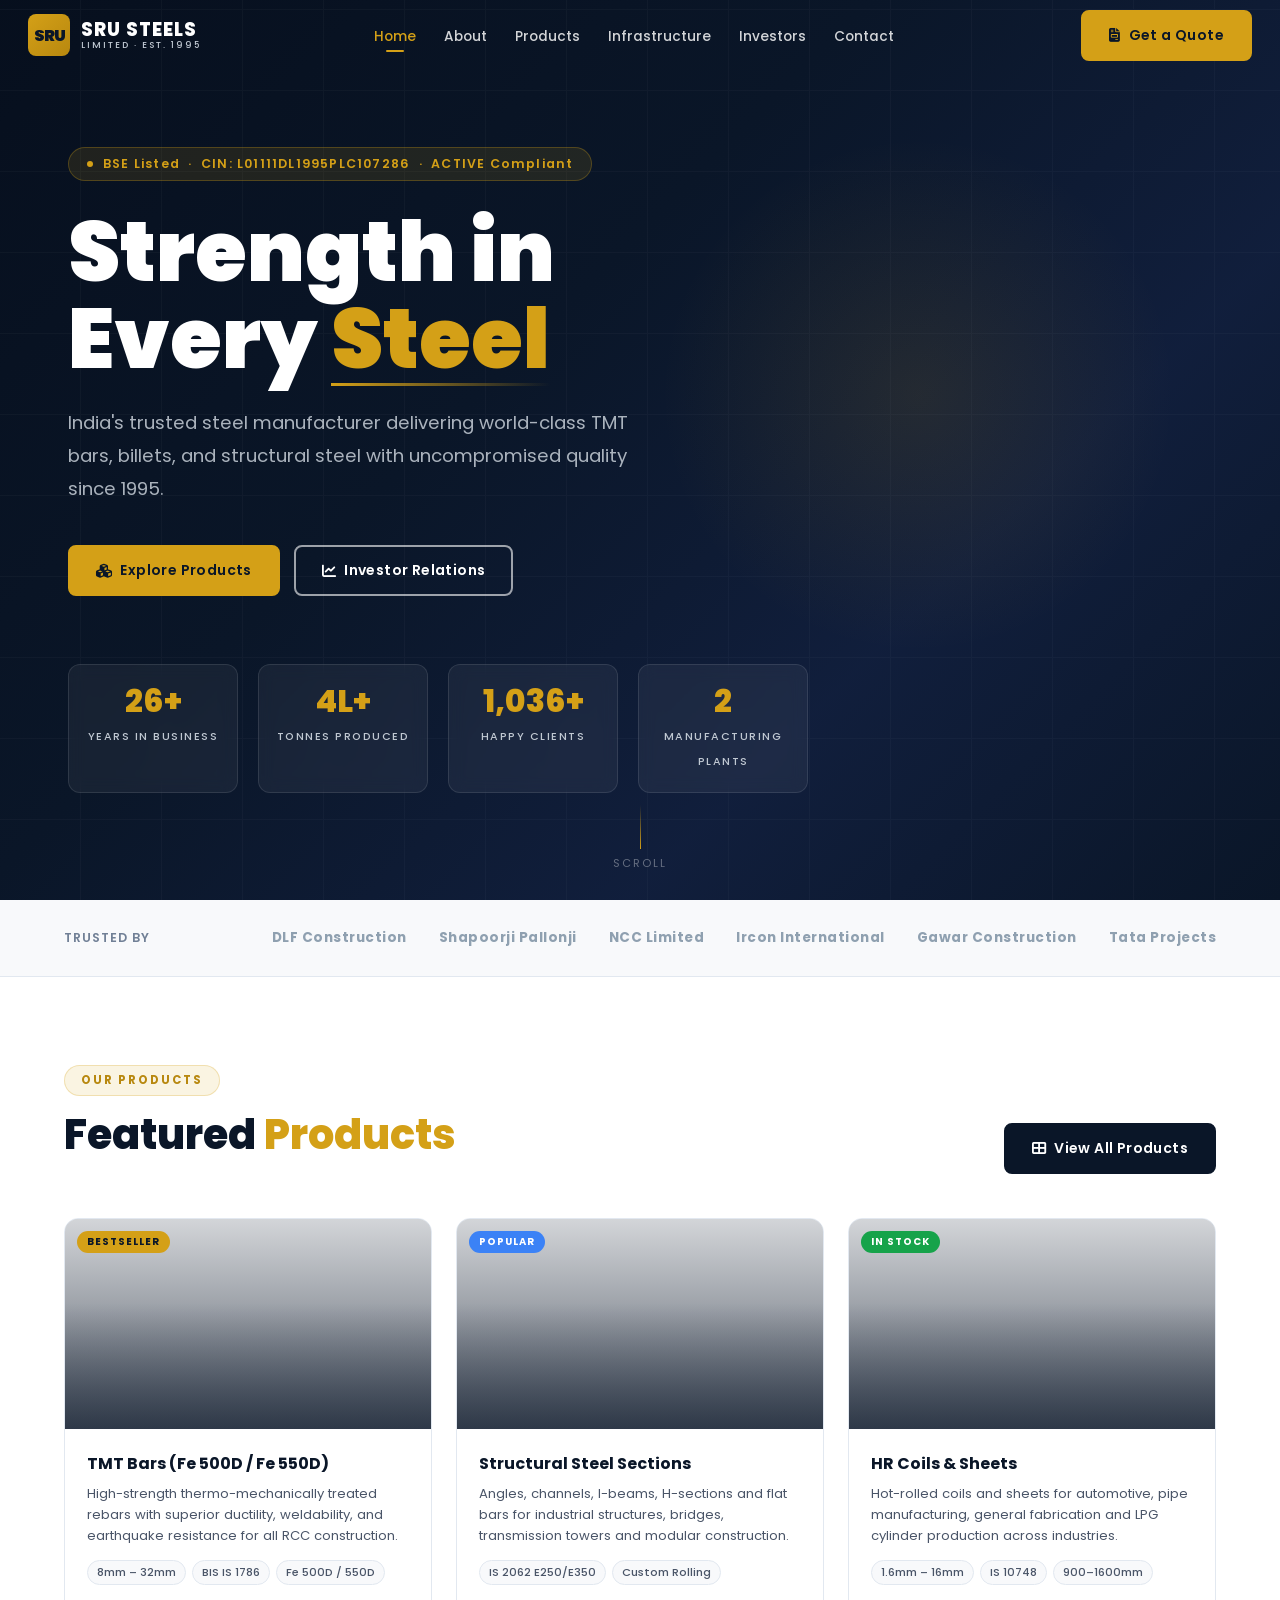
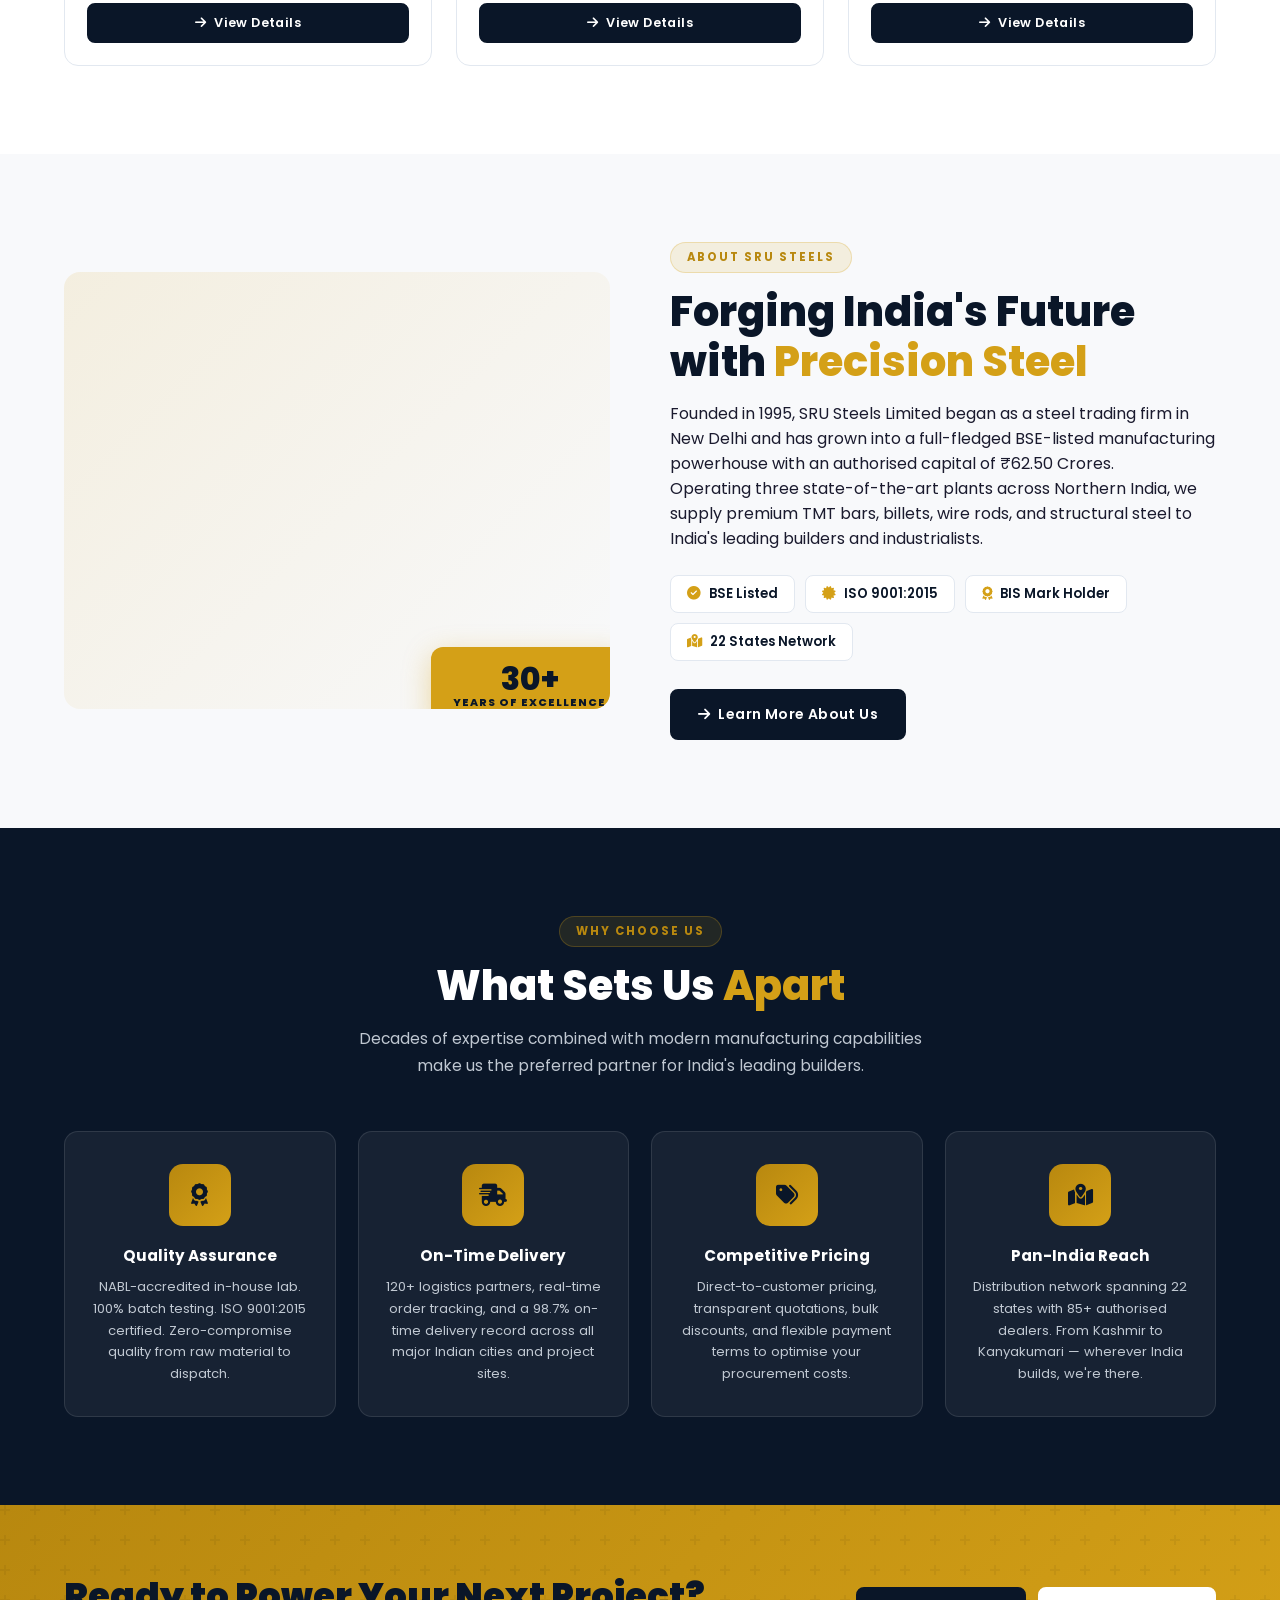
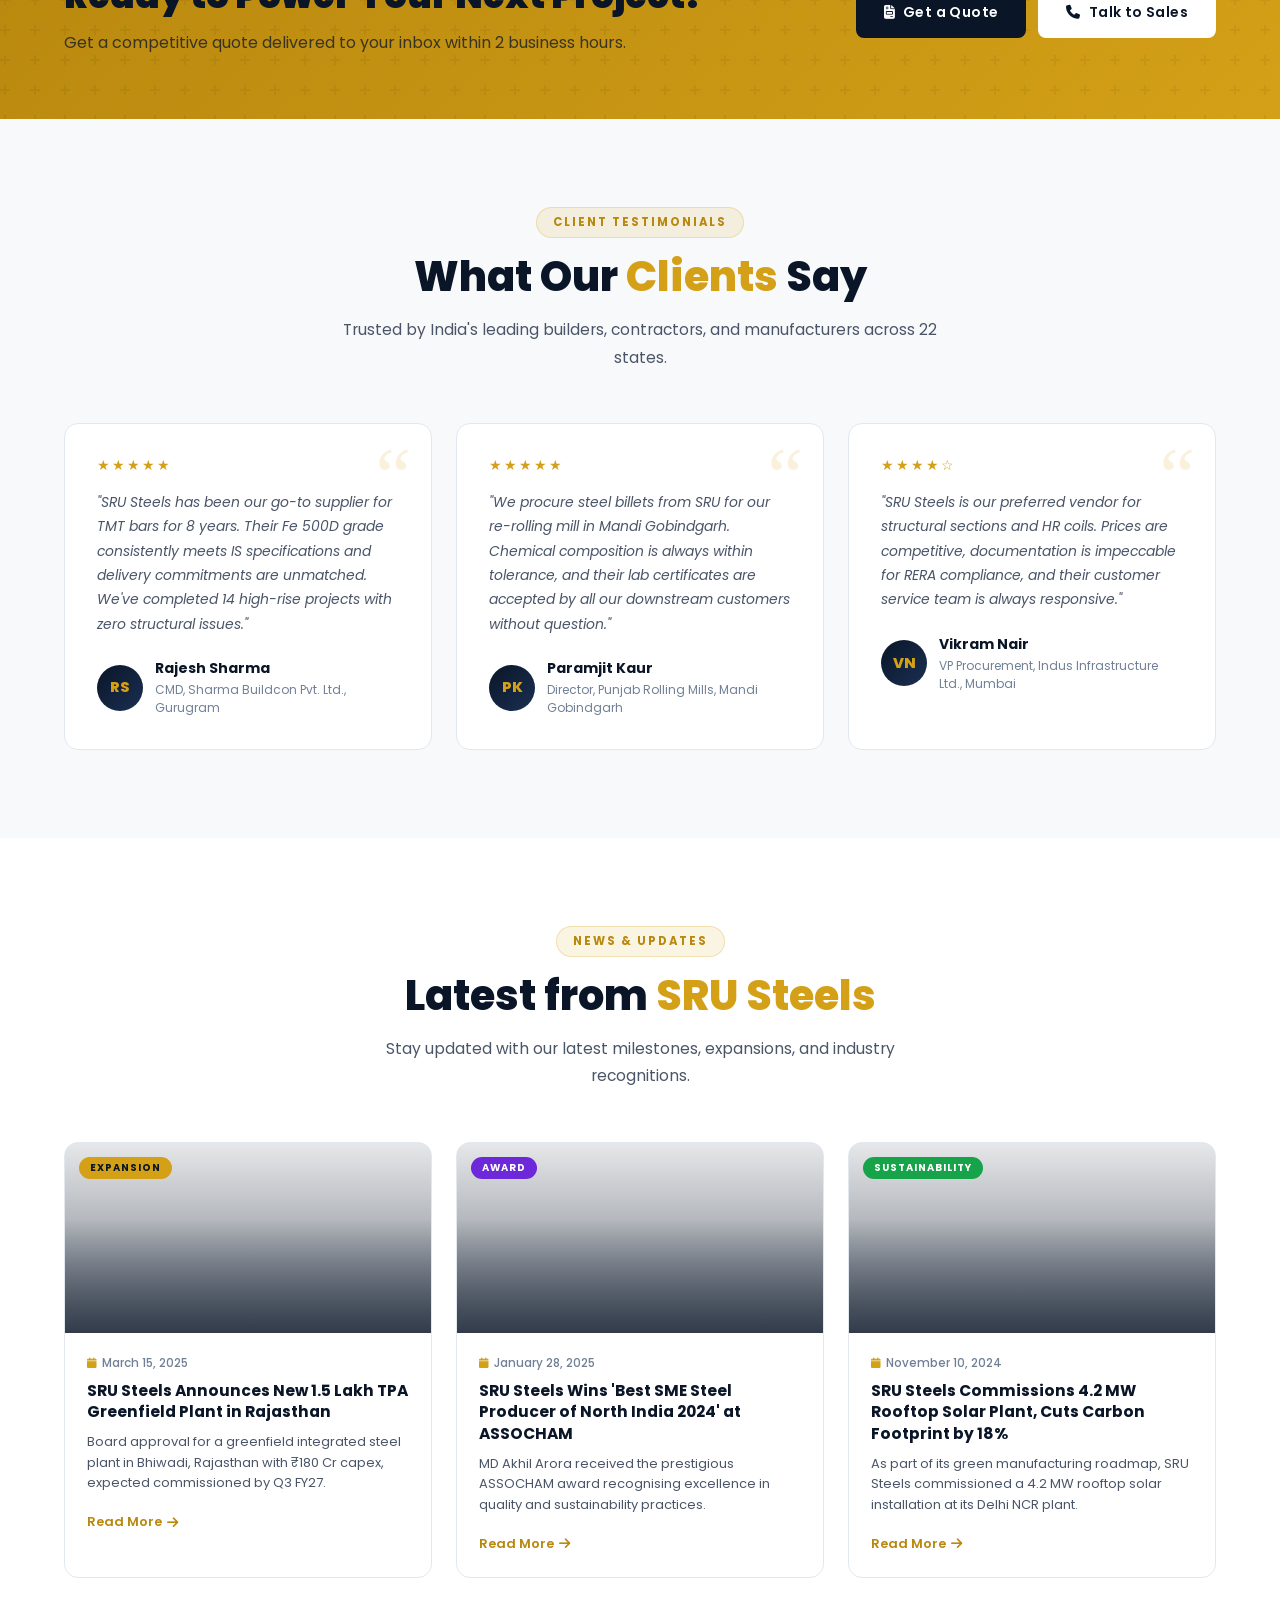
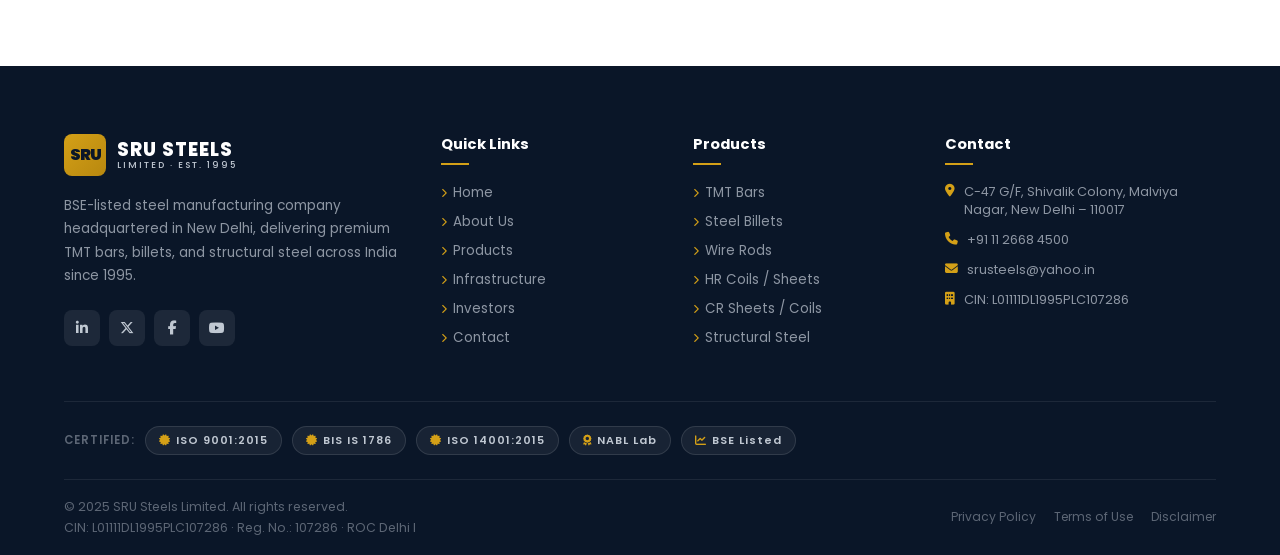
==== commit 027bbb02: "Emails" ====
--- a/index.html
+++ b/index.html
@@ -332,10 +332,11 @@
     <h3 style="font-size:1.4rem;font-weight:800;color:var(--navy);margin-bottom:6px">Get a Quote</h3>
     <p style="font-size:0.83rem;color:var(--text-light);margin-bottom:24px">Our sales team will send a competitive quote within 2 hours.</p>
     <form onsubmit="submitQuote(event)">
-      <div class="form-group"><label>Name *</label><input type="text" placeholder="Your full name" required></div>
-      <div class="form-group"><label>Phone *</label><input type="tel" placeholder="+91 98765 43210" required></div>
-      <div class="form-group"><label>Product Required</label><select><option>TMT Bars (Fe 500D / Fe 550D)</option><option>Steel Billets</option><option>Wire Rods</option><option>HR Coils / Sheets</option><option>CR Sheets / Coils</option><option>Structural Steel Sections</option></select></div>
-      <div class="form-group"><label>Quantity (MT)</label><input type="text" placeholder="e.g. 50 MT"></div>
+      <input type="hidden" name="_subject" value="New Quote Request — SRU Steels Website">
+      <div class="form-group"><label>Name *</label><input type="text" name="name" placeholder="Your full name" required></div>
+      <div class="form-group"><label>Phone *</label><input type="tel" name="phone" placeholder="+91 98765 43210" required></div>
+      <div class="form-group"><label>Product Required</label><select name="product"><option>TMT Bars (Fe 500D / Fe 550D)</option><option>Steel Billets</option><option>Wire Rods</option><option>HR Coils / Sheets</option><option>CR Sheets / Coils</option><option>Structural Steel Sections</option></select></div>
+      <div class="form-group"><label>Quantity (MT)</label><input type="text" name="quantity" placeholder="e.g. 50 MT"></div>
       <button type="submit" class="btn btn-primary form-btn"><i class="fas fa-paper-plane"></i> Request Quote</button>
     </form>
   </div>
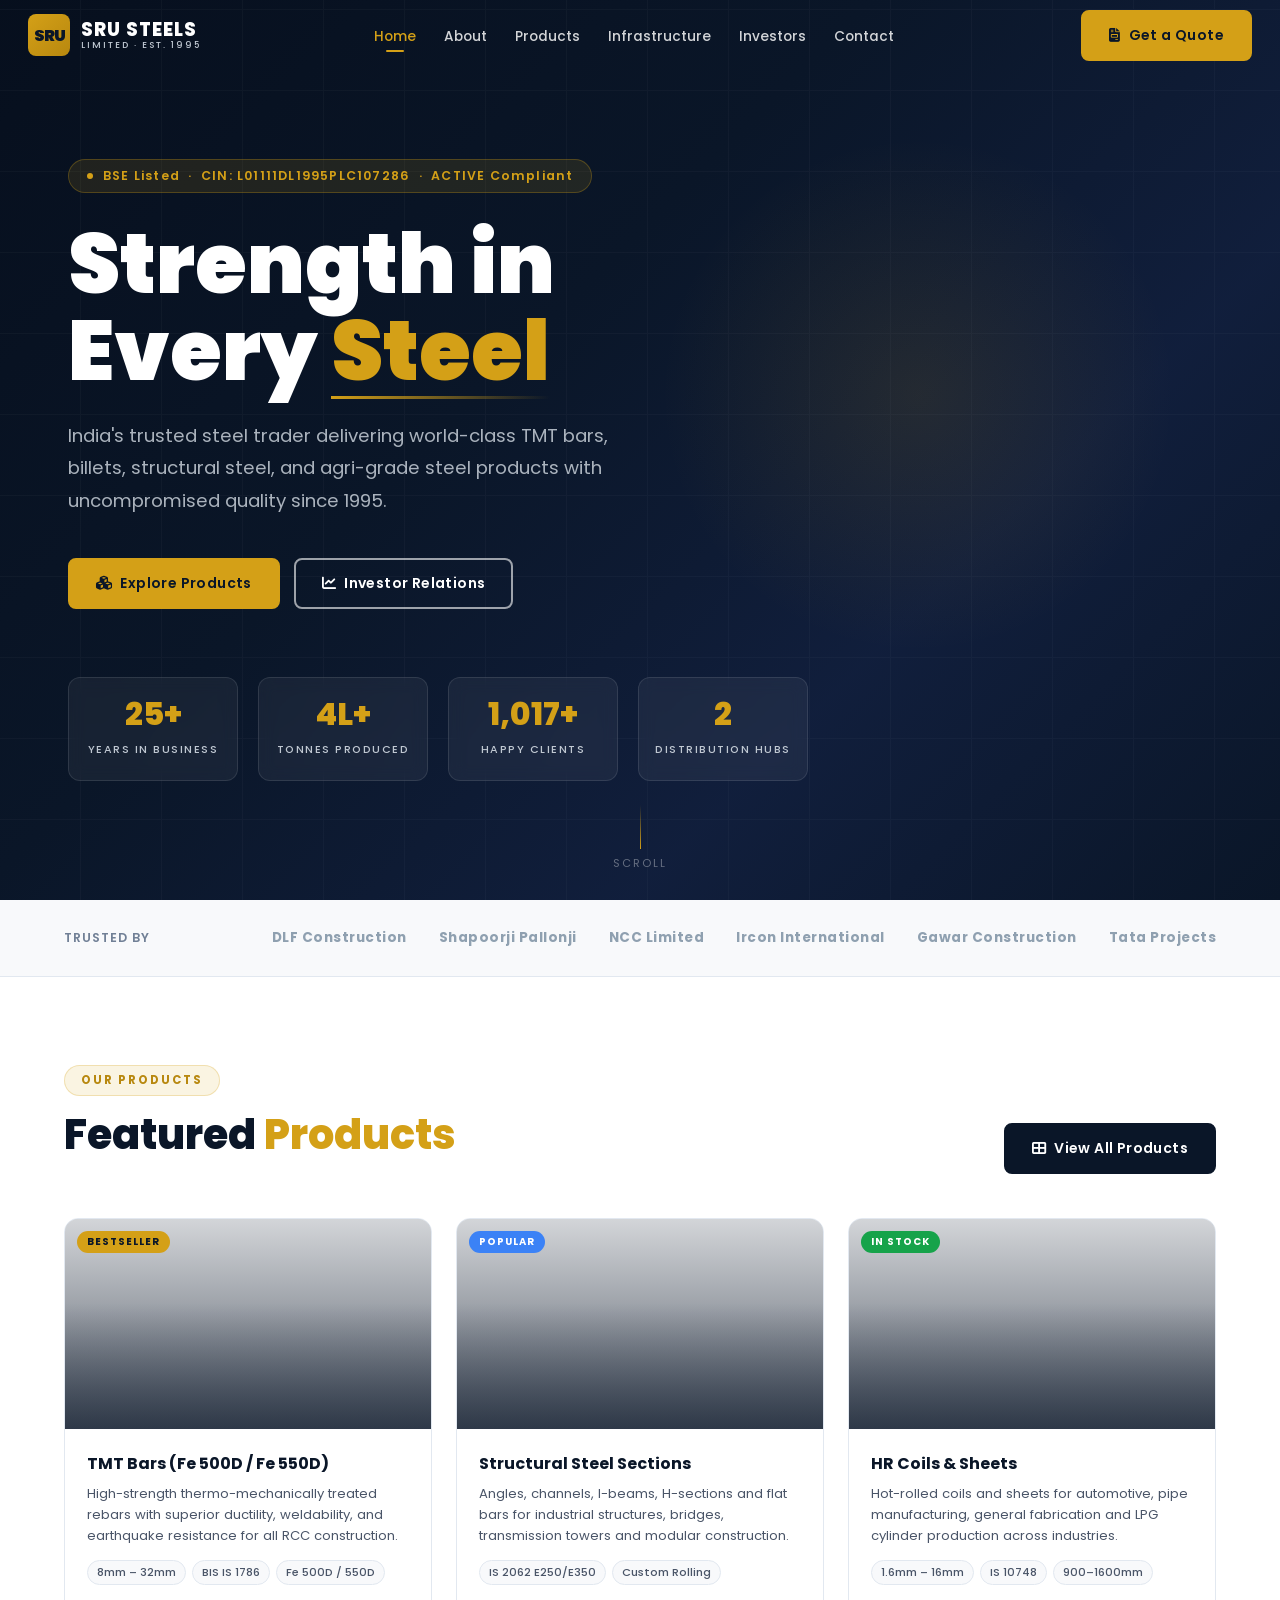
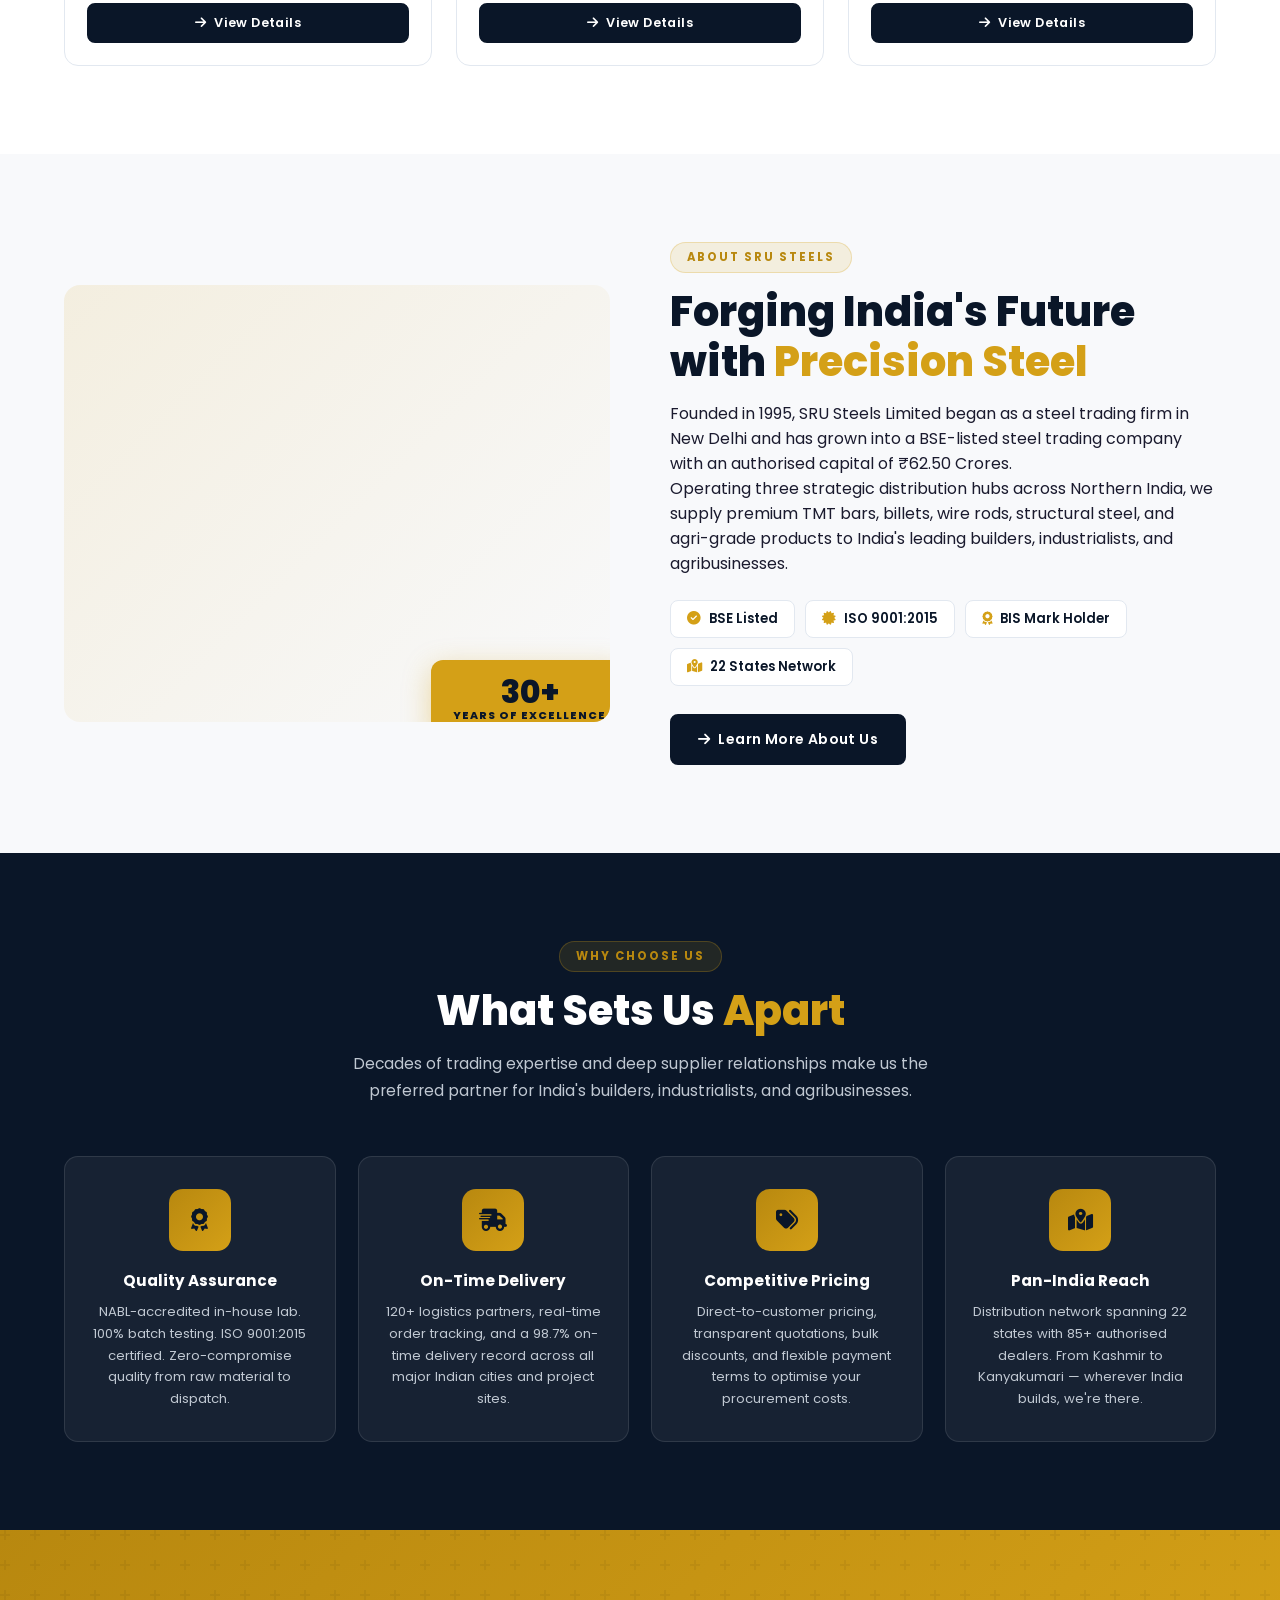
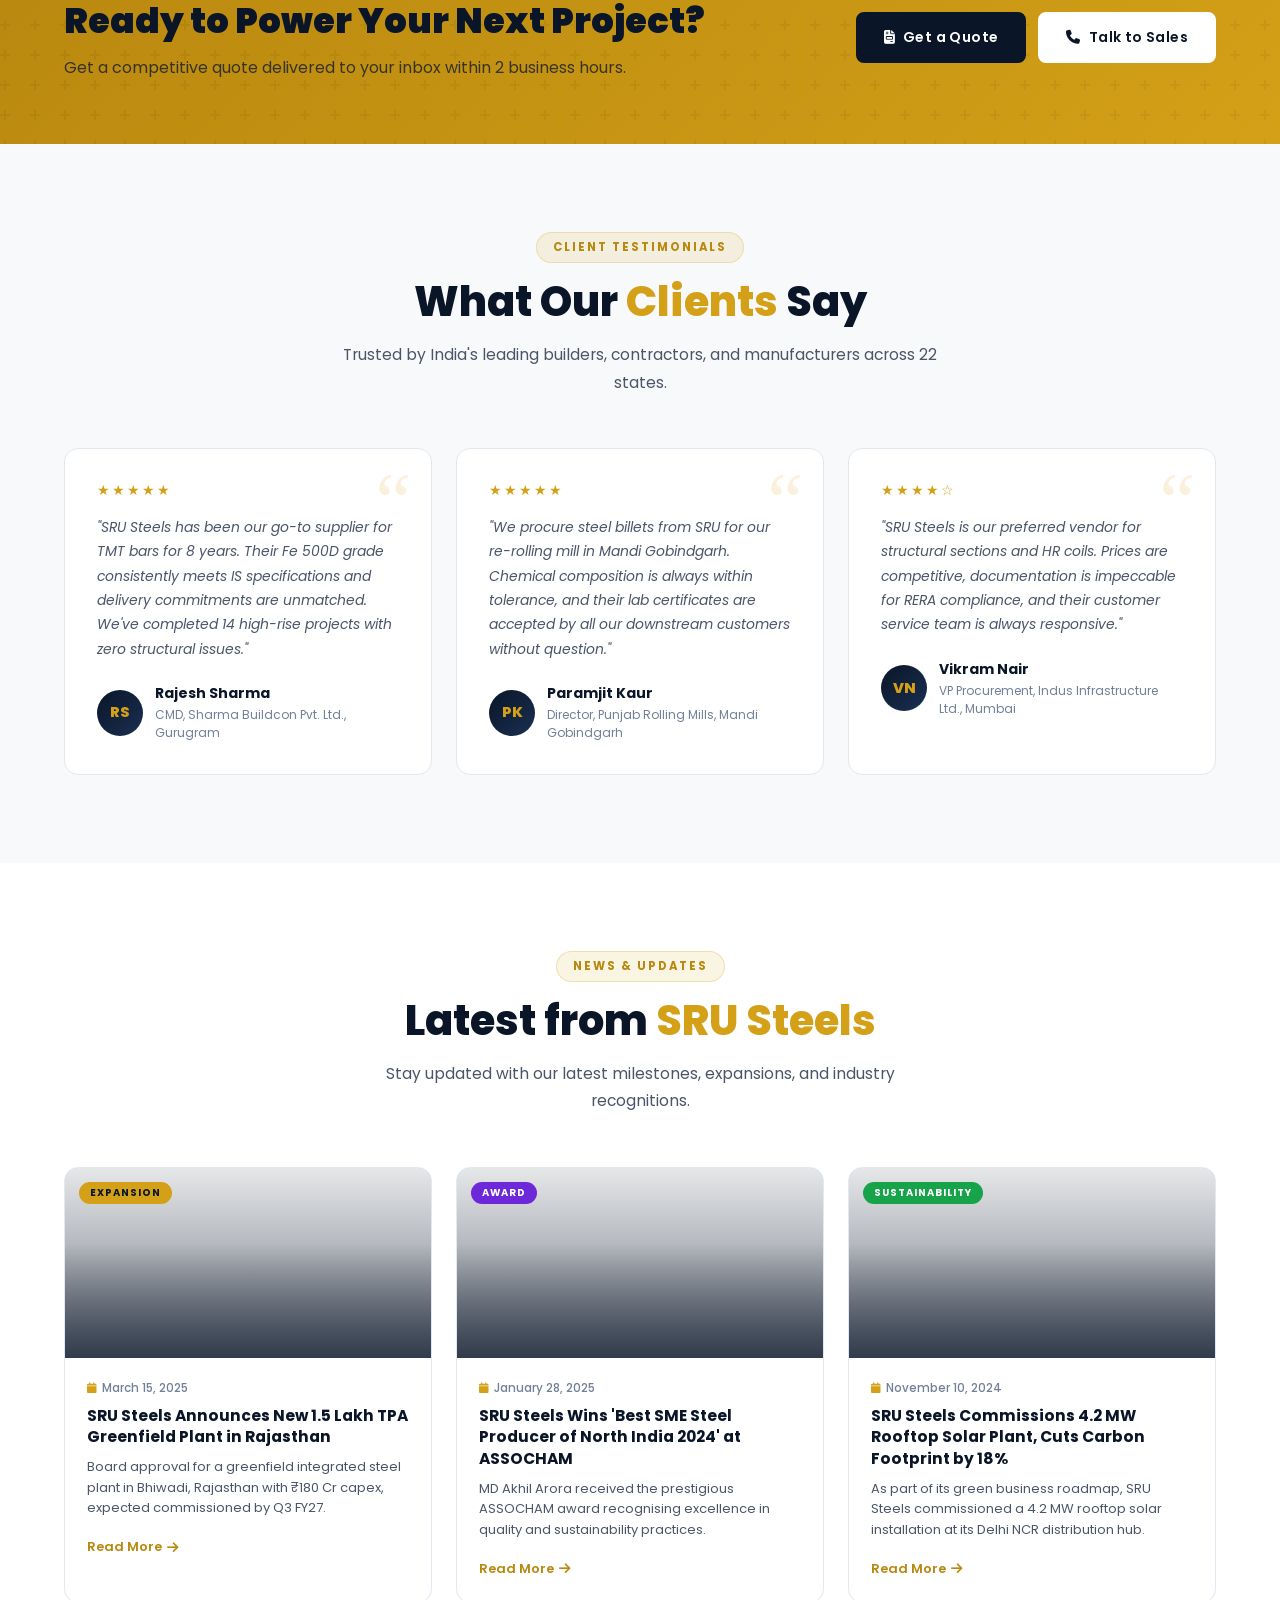
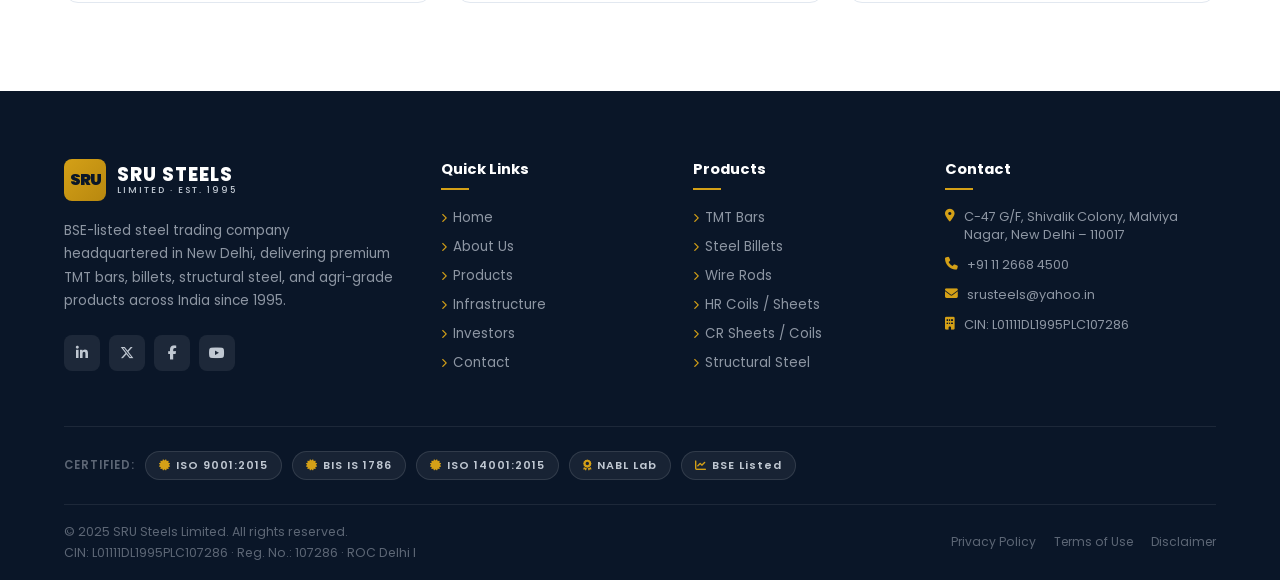
==== commit 3308edfb: "updates" ====
--- a/index.html
+++ b/index.html
@@ -54,7 +54,7 @@
     <h1 class="hero-title">
       Strength in<br>Every <span class="hl">Steel</span>
     </h1>
-    <p class="hero-sub">India's trusted steel manufacturer delivering world-class TMT bars, billets, and structural steel with uncompromised quality since 1995.</p>
+    <p class="hero-sub">India's trusted steel trader delivering world-class TMT bars, billets, structural steel, and agri-grade steel products with uncompromised quality since 1995.</p>
     <div class="hero-btns">
       <a href="products.html" class="btn btn-primary"><i class="fas fa-cubes"></i> Explore Products</a>
       <a href="investors.html" class="btn btn-outline"><i class="fas fa-chart-line"></i> Investor Relations</a>
@@ -63,7 +63,7 @@
       <div class="h-stat"><span class="h-stat-num"><span class="counter" data-target="30">0</span>+</span><span class="h-stat-lbl">Years in Business</span></div>
       <div class="h-stat"><span class="h-stat-num"><span class="counter" data-target="5">0</span>L+</span><span class="h-stat-lbl">Tonnes Produced</span></div>
       <div class="h-stat"><span class="h-stat-num"><span class="counter" data-target="1200">0</span>+</span><span class="h-stat-lbl">Happy Clients</span></div>
-      <div class="h-stat"><span class="h-stat-num"><span class="counter" data-target="3">0</span></span><span class="h-stat-lbl">Manufacturing Plants</span></div>
+      <div class="h-stat"><span class="h-stat-num"><span class="counter" data-target="3">0</span></span><span class="h-stat-lbl">Distribution Hubs</span></div>
     </div>
   </div>
   <div class="hero-scroll"><div class="scroll-line"></div><span>SCROLL</span></div>
@@ -148,8 +148,8 @@
       <div class="reveal-r">
         <span class="section-tag">About SRU Steels</span>
         <h2 class="section-title">Forging India's Future with <span>Precision Steel</span></h2>
-        <p>Founded in 1995, SRU Steels Limited began as a steel trading firm in New Delhi and has grown into a full-fledged BSE-listed manufacturing powerhouse with an authorised capital of ₹62.50 Crores.</p>
-        <p>Operating three state-of-the-art plants across Northern India, we supply premium TMT bars, billets, wire rods, and structural steel to India's leading builders and industrialists.</p>
+        <p>Founded in 1995, SRU Steels Limited began as a steel trading firm in New Delhi and has grown into a BSE-listed steel trading company with an authorised capital of ₹62.50 Crores.</p>
+        <p>Operating three strategic distribution hubs across Northern India, we supply premium TMT bars, billets, wire rods, structural steel, and agri-grade products to India's leading builders, industrialists, and agribusinesses.</p>
         <div class="ha-pills">
           <span class="ha-pill"><i class="fas fa-check-circle"></i> BSE Listed</span>
           <span class="ha-pill"><i class="fas fa-certificate"></i> ISO 9001:2015</span>
@@ -168,7 +168,7 @@
     <div class="section-header reveal">
       <span class="section-tag">Why Choose Us</span>
       <h2 class="section-title">What Sets Us <span>Apart</span></h2>
-      <p class="section-subtitle">Decades of expertise combined with modern manufacturing capabilities make us the preferred partner for India's leading builders.</p>
+      <p class="section-subtitle">Decades of trading expertise and deep supplier relationships make us the preferred partner for India's builders, industrialists, and agribusinesses.</p>
     </div>
     <div class="wu-grid">
       <div class="wu-card reveal" style="transition-delay:0.05s"><div class="wu-icon"><i class="fas fa-award"></i></div><h4>Quality Assurance</h4><p>NABL-accredited in-house lab. 100% batch testing. ISO 9001:2015 certified. Zero-compromise quality from raw material to dispatch.</p></div>
@@ -253,7 +253,7 @@
         <div class="news-body">
           <div class="news-date"><i class="fas fa-calendar"></i> November 10, 2024</div>
           <h3>SRU Steels Commissions 4.2 MW Rooftop Solar Plant, Cuts Carbon Footprint by 18%</h3>
-          <p>As part of its green manufacturing roadmap, SRU Steels commissioned a 4.2 MW rooftop solar installation at its Delhi NCR plant.</p>
+          <p>As part of its green business roadmap, SRU Steels commissioned a 4.2 MW rooftop solar installation at its Delhi NCR distribution hub.</p>
           <a href="#" class="read-more">Read More <i class="fas fa-arrow-right"></i></a>
         </div>
       </div>
@@ -267,7 +267,7 @@
     <div class="footer-grid">
       <div class="footer-about">
         <a href="index.html" class="logo"><div class="logo-mark">SRU</div><div class="logo-text"><span class="logo-name">SRU STEELS</span><span class="logo-tagline">Limited · Est. 1995</span></div></a>
-        <p>BSE-listed steel manufacturing company headquartered in New Delhi, delivering premium TMT bars, billets, and structural steel across India since 1995.</p>
+        <p>BSE-listed steel trading company headquartered in New Delhi, delivering premium TMT bars, billets, structural steel, and agri-grade products across India since 1995.</p>
         <div class="social-links">
           <a href="#" class="social-link"><i class="fab fa-linkedin-in"></i></a>
           <a href="#" class="social-link"><i class="fab fa-x-twitter"></i></a>
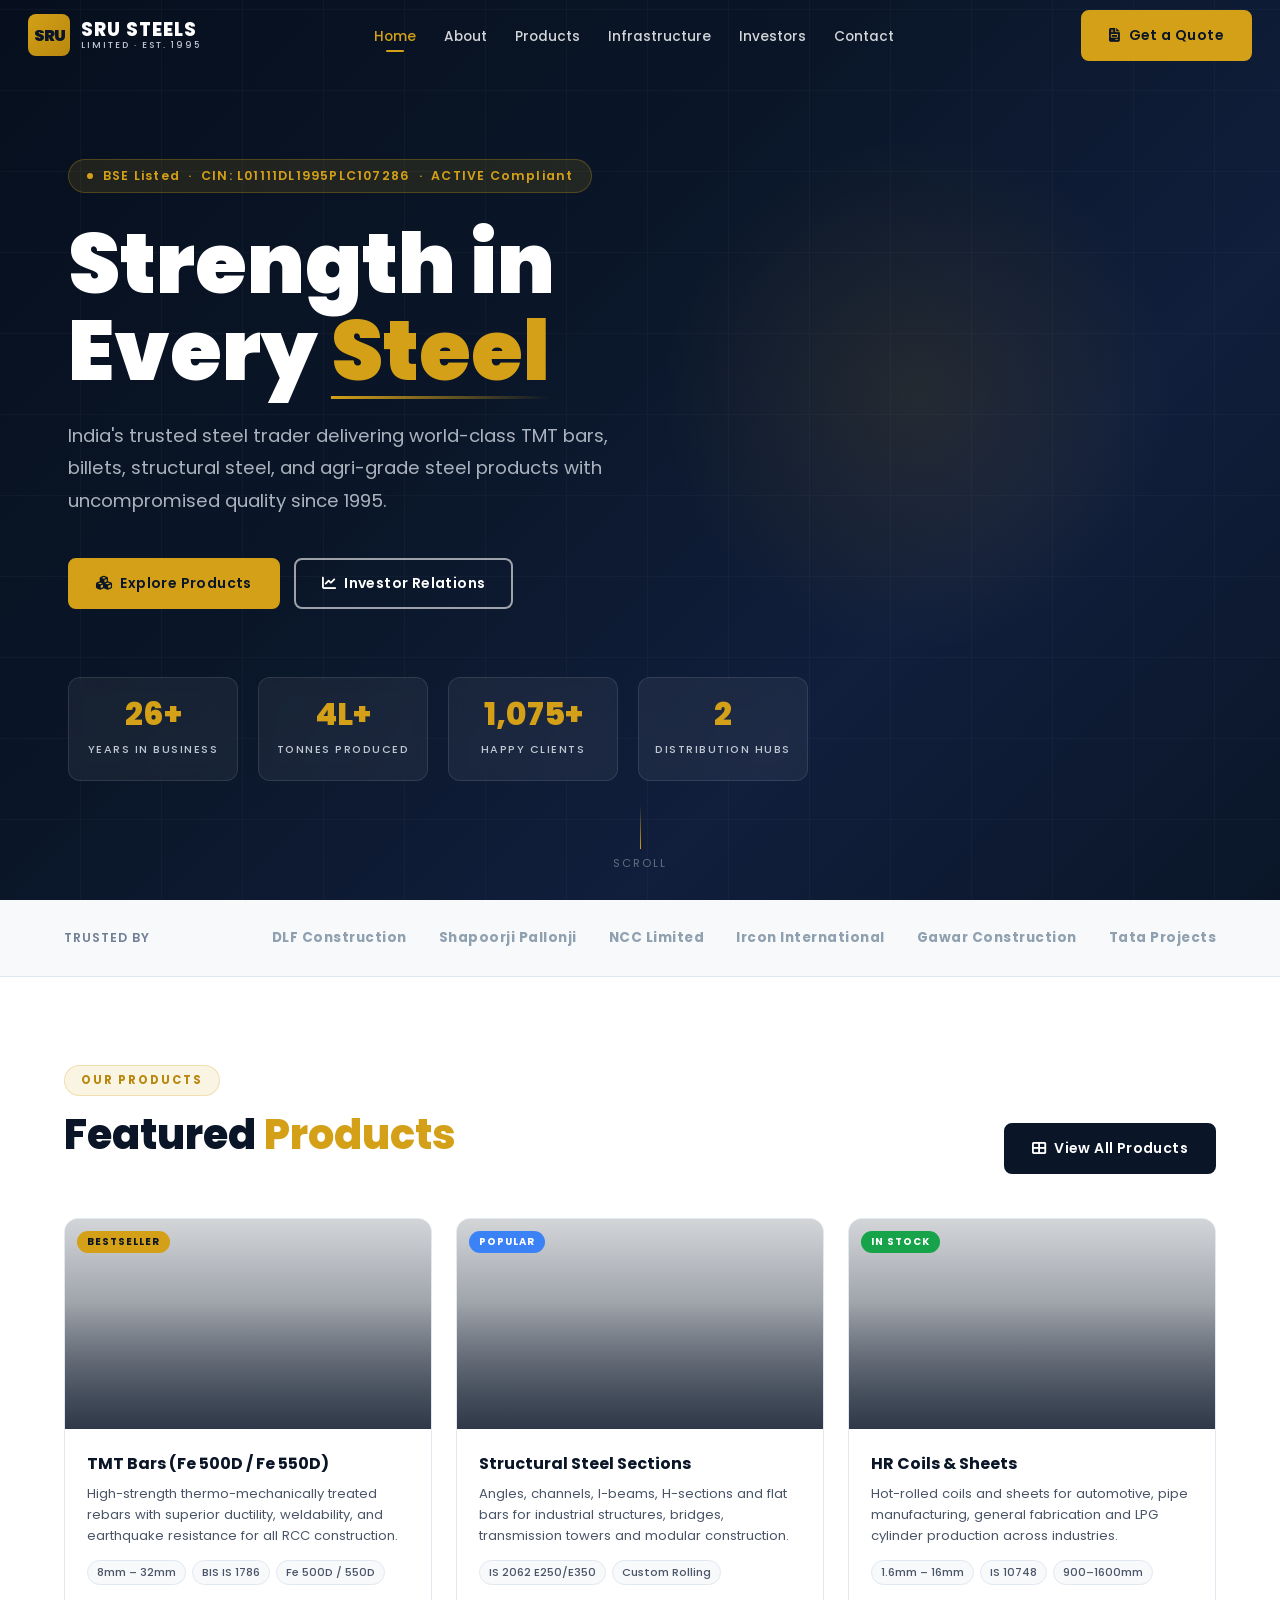
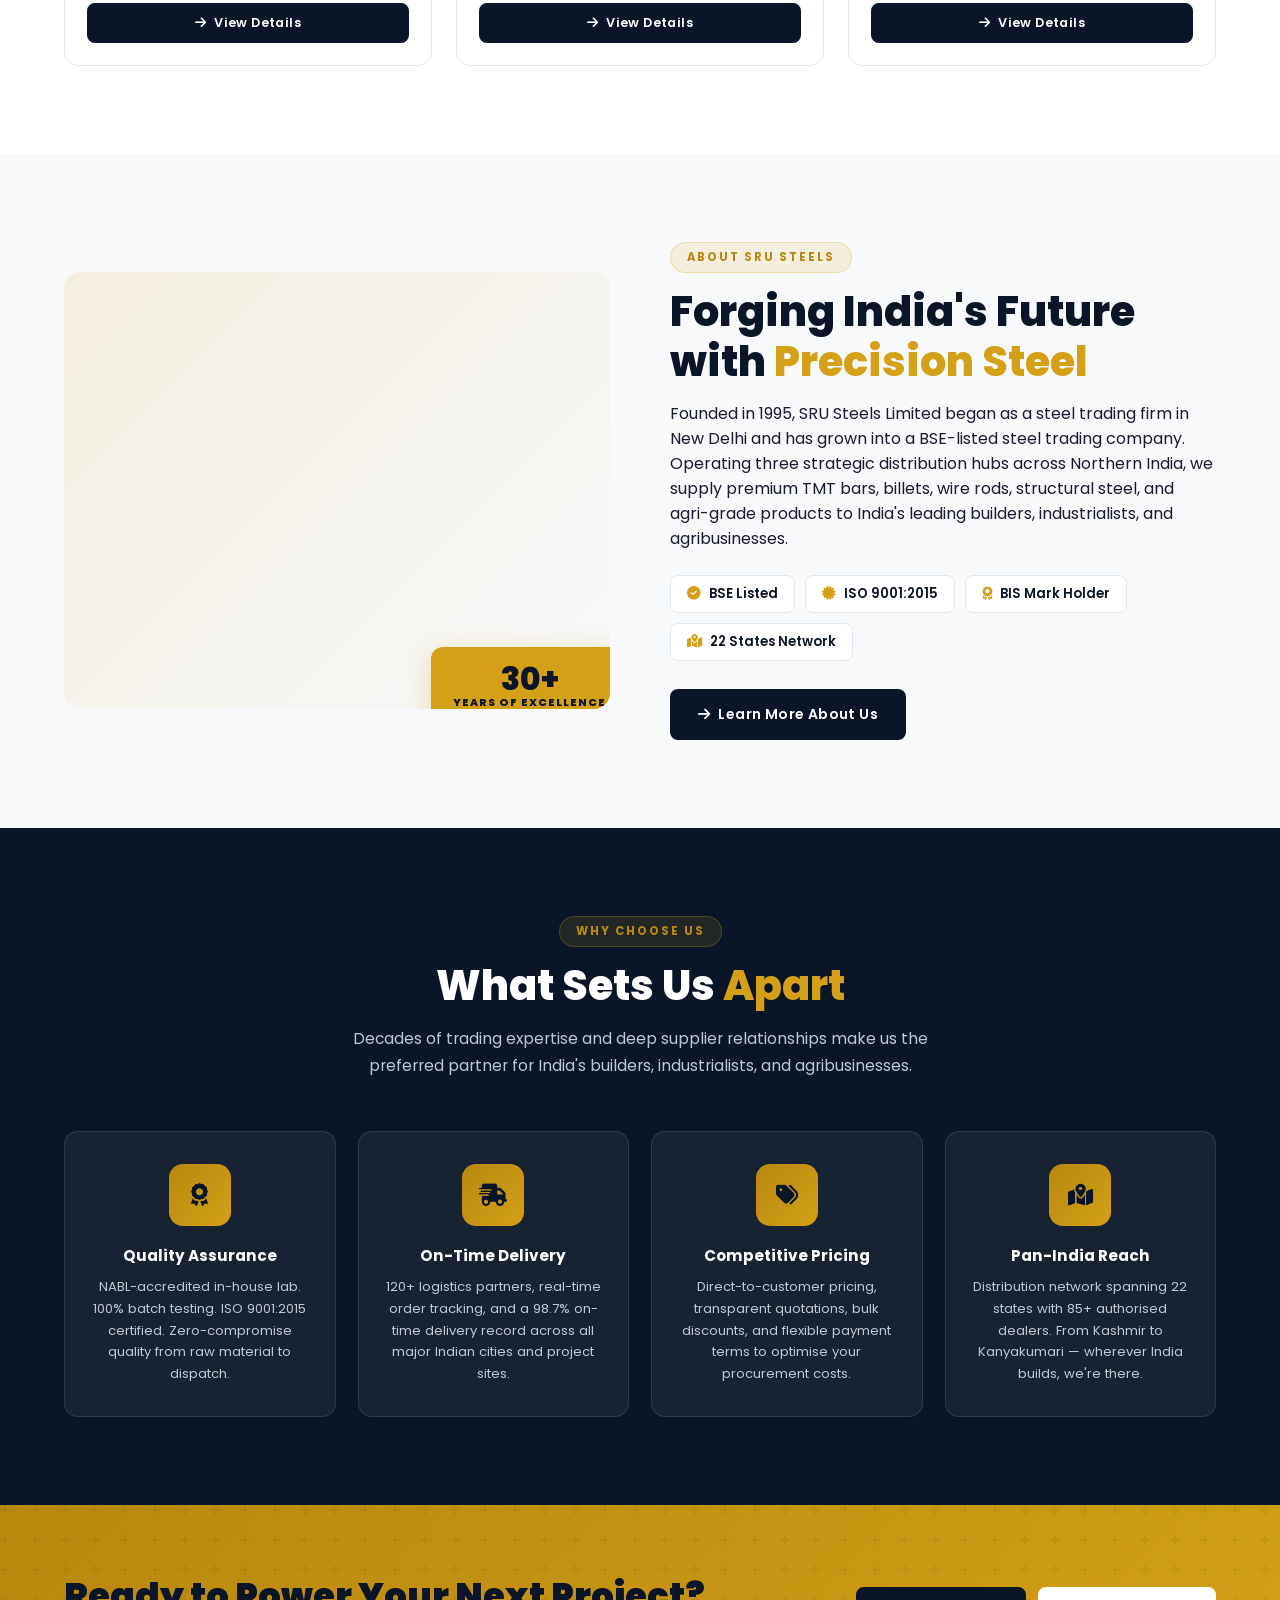
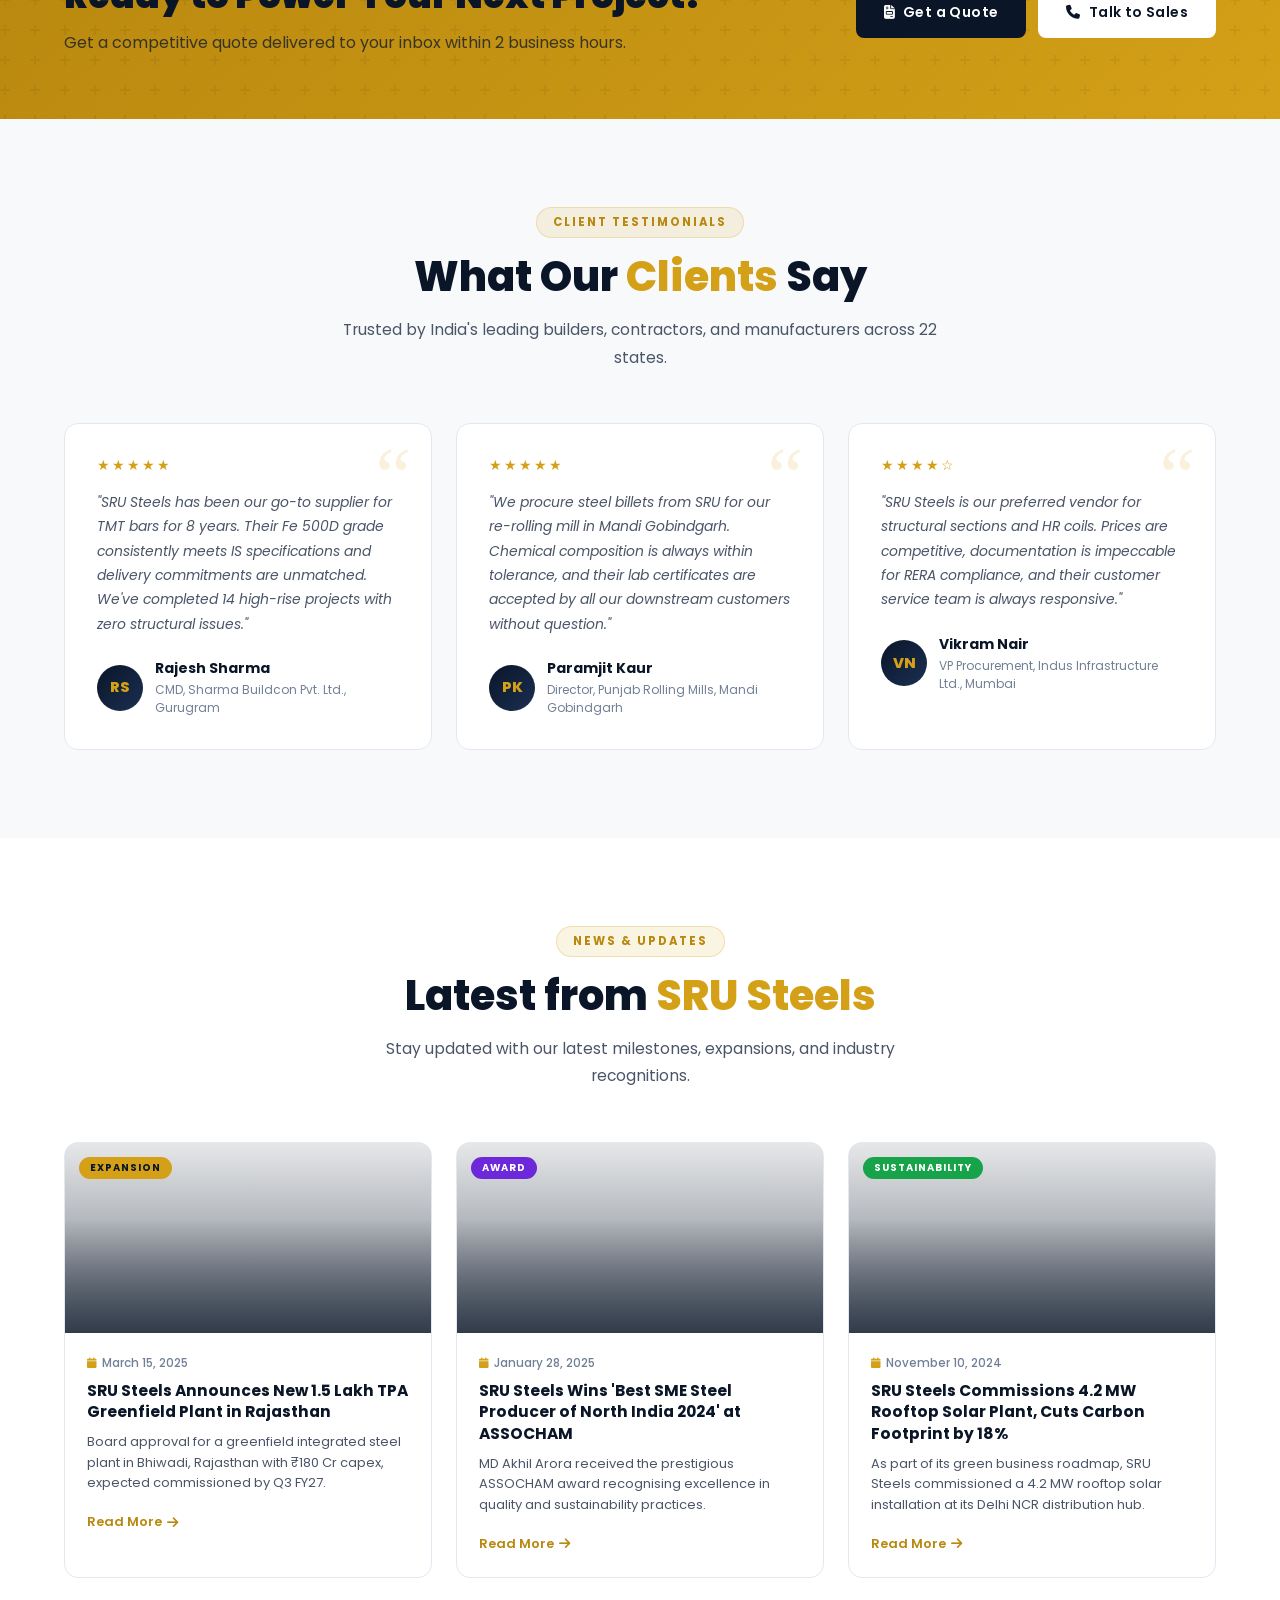
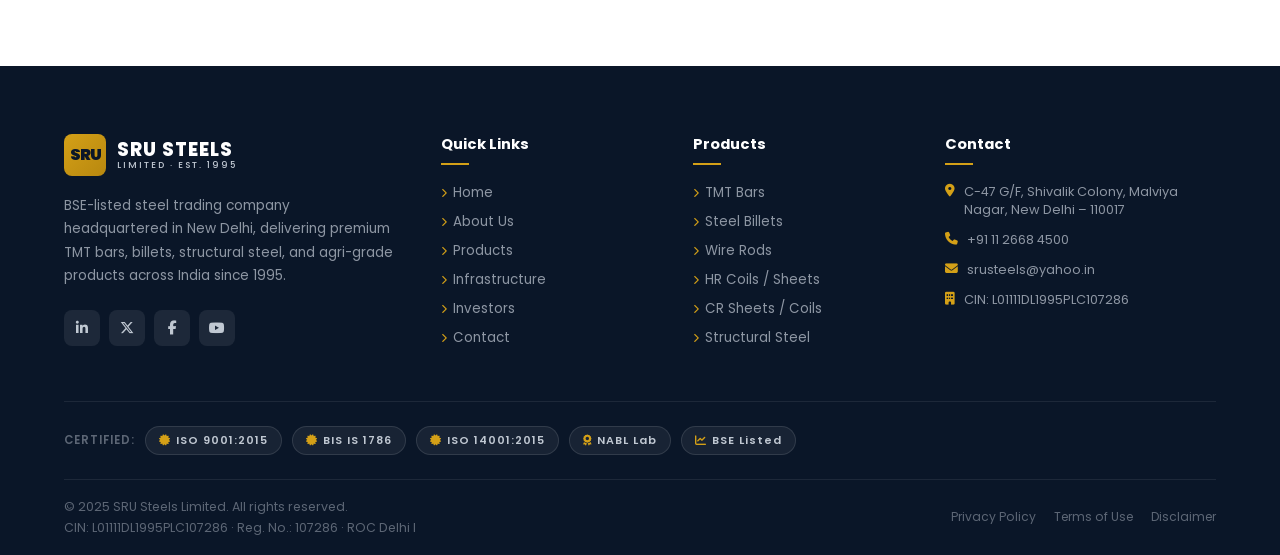
==== commit fed93fc5: "updates" ====
--- a/index.html
+++ b/index.html
@@ -148,7 +148,7 @@
       <div class="reveal-r">
         <span class="section-tag">About SRU Steels</span>
         <h2 class="section-title">Forging India's Future with <span>Precision Steel</span></h2>
-        <p>Founded in 1995, SRU Steels Limited began as a steel trading firm in New Delhi and has grown into a BSE-listed steel trading company with an authorised capital of ₹62.50 Crores.</p>
+        <p>Founded in 1995, SRU Steels Limited began as a steel trading firm in New Delhi and has grown into a BSE-listed steel trading company.</p>
         <p>Operating three strategic distribution hubs across Northern India, we supply premium TMT bars, billets, wire rods, structural steel, and agri-grade products to India's leading builders, industrialists, and agribusinesses.</p>
         <div class="ha-pills">
           <span class="ha-pill"><i class="fas fa-check-circle"></i> BSE Listed</span>
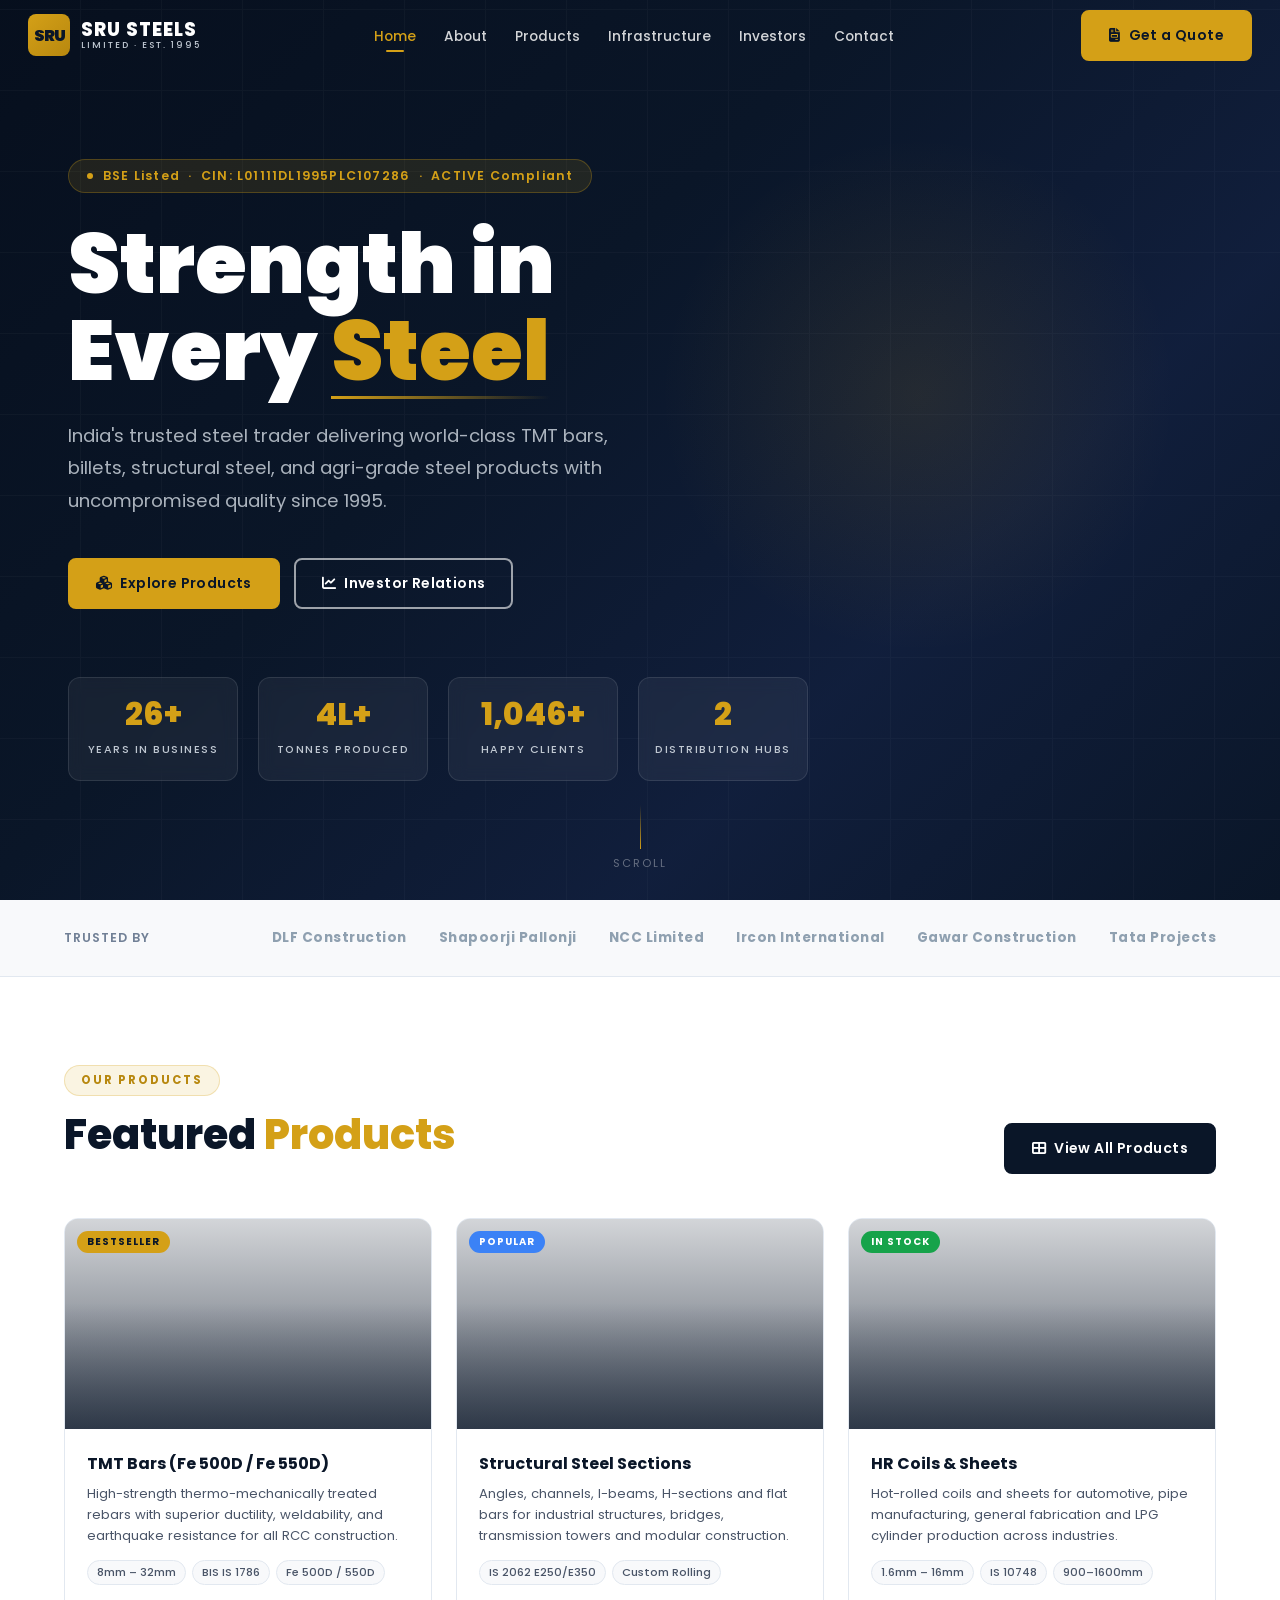
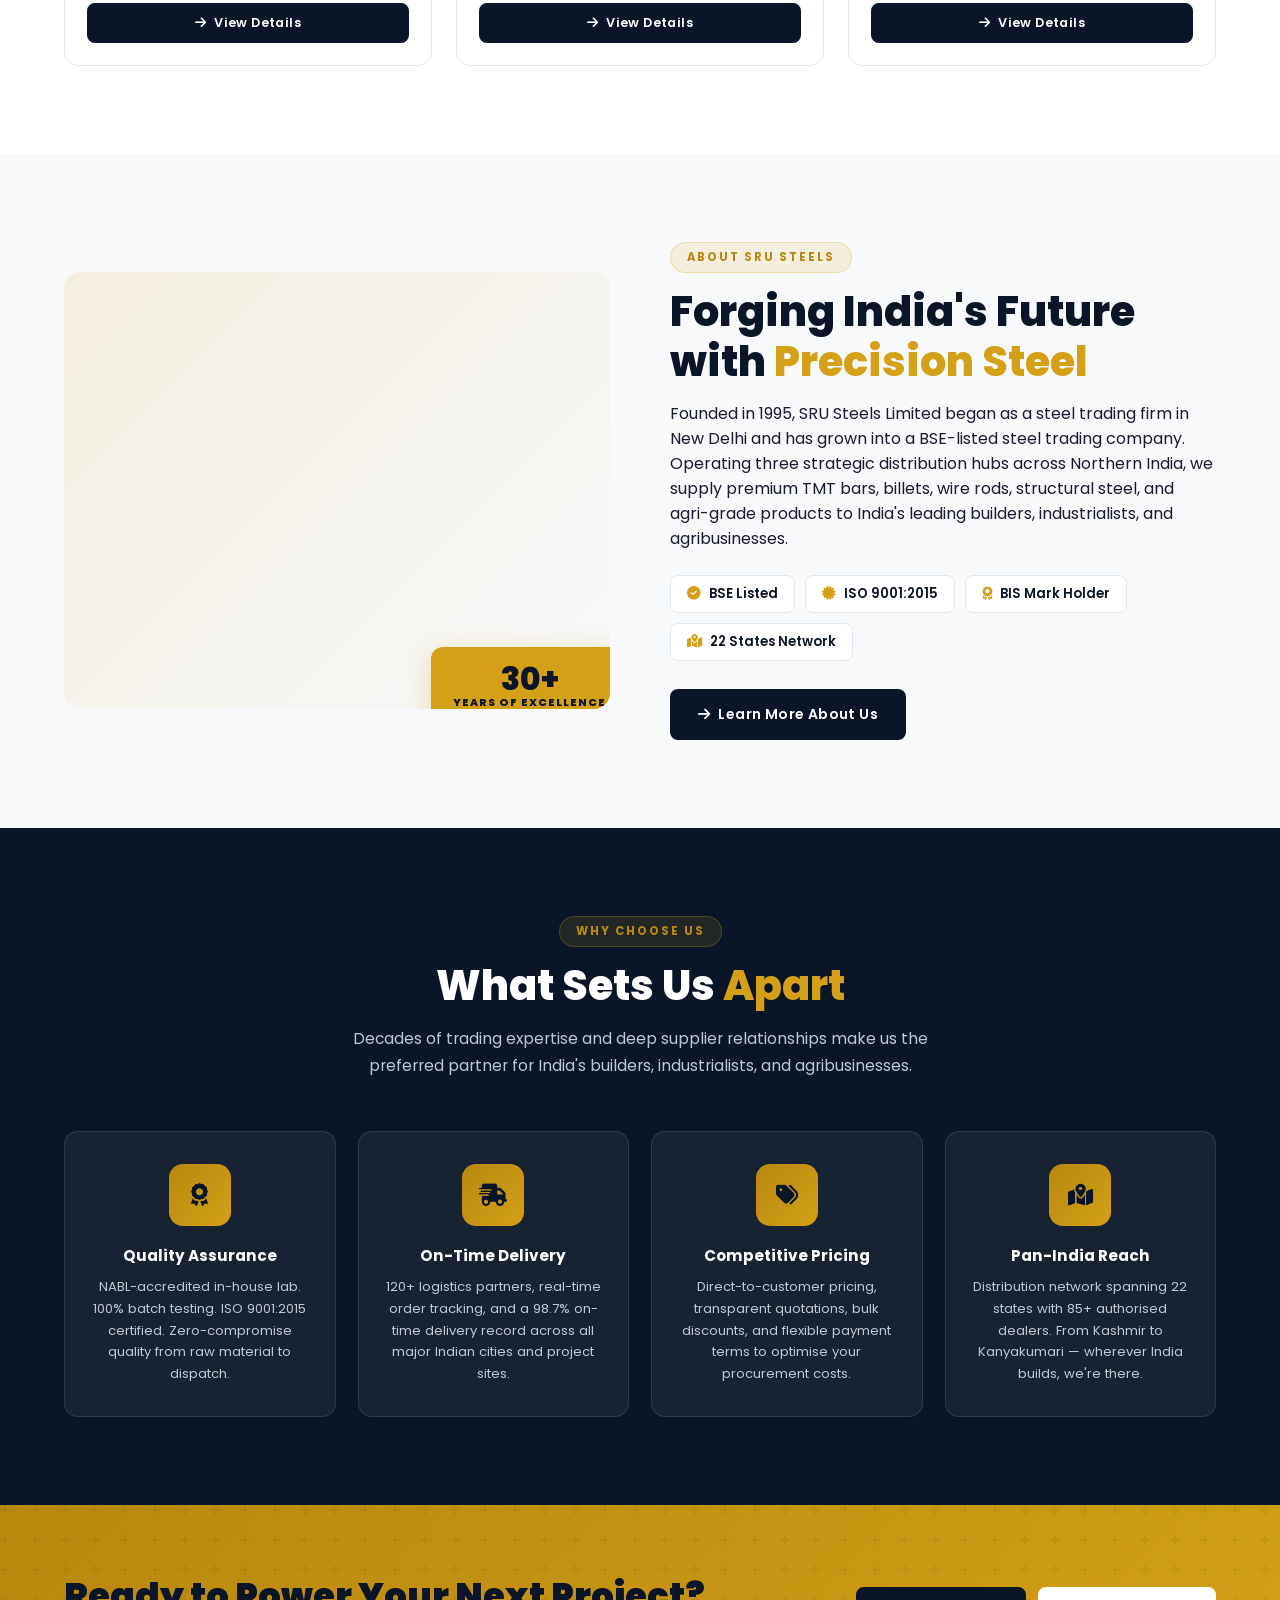
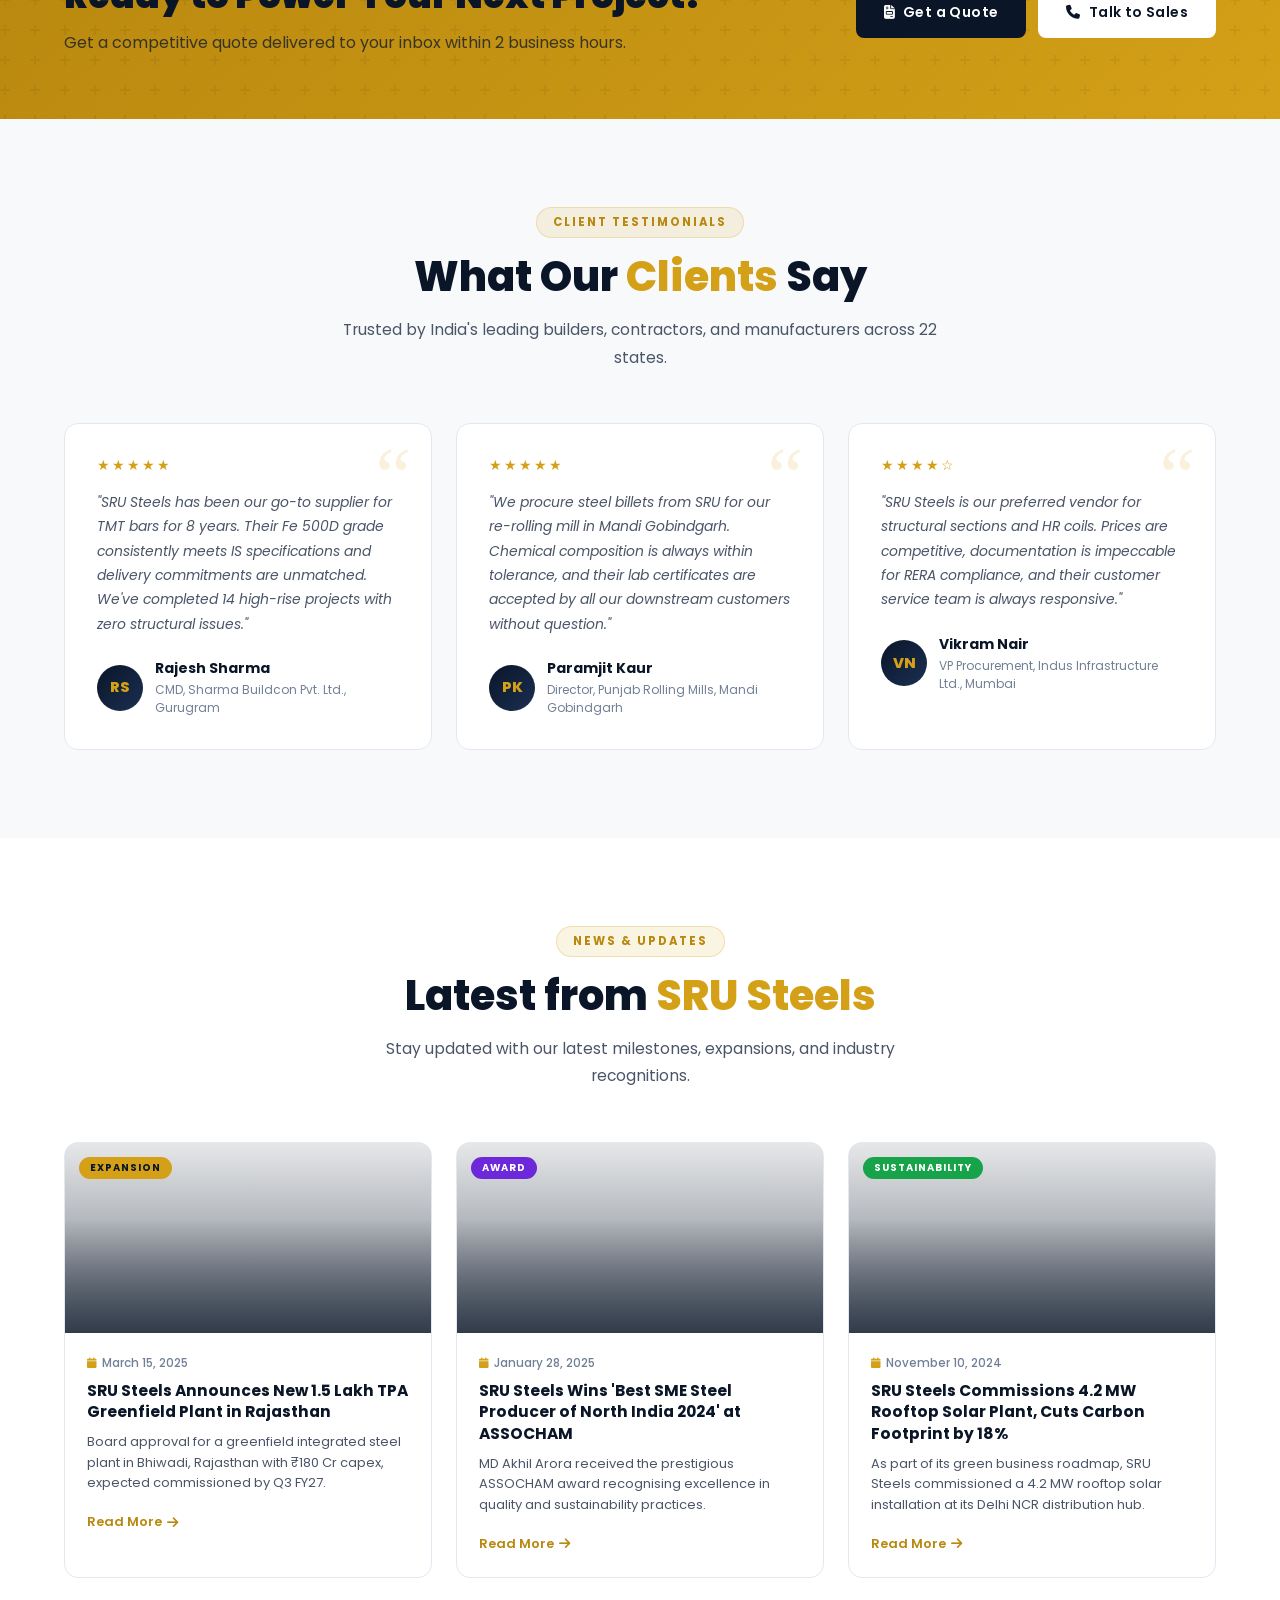
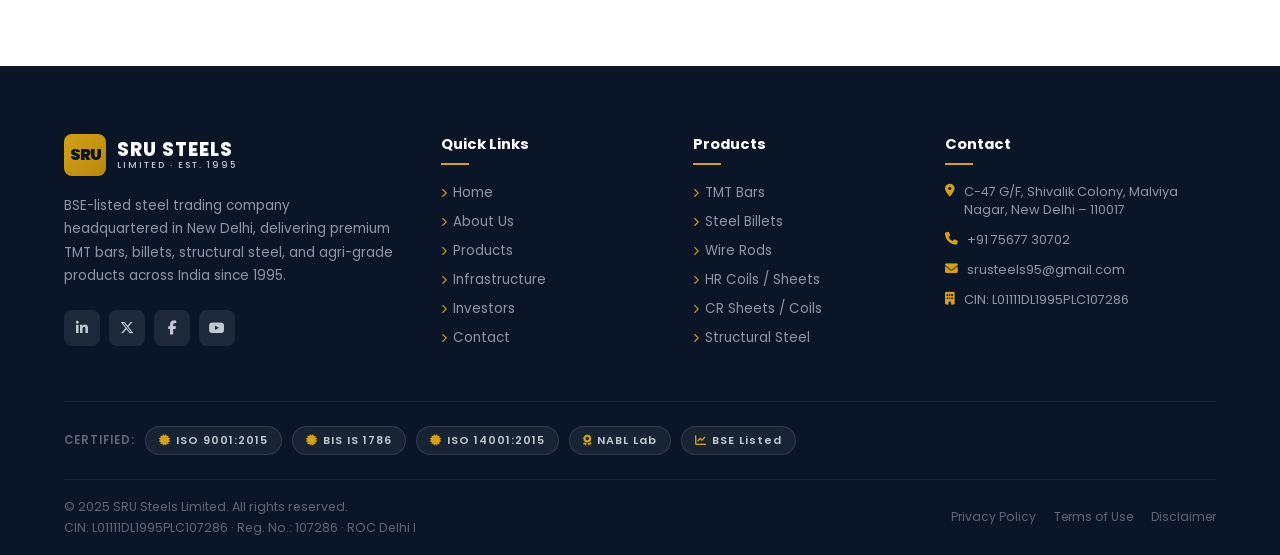
==== commit 711ecb47: "updates" ====
--- a/index.html
+++ b/index.html
@@ -301,8 +301,8 @@
         <h4>Contact</h4>
         <ul class="f-contact">
           <li><i class="fas fa-location-dot"></i> C-47 G/F, Shivalik Colony, Malviya Nagar, New Delhi – 110017</li>
-          <li><i class="fas fa-phone"></i> +91 11 2668 4500</li>
-          <li><i class="fas fa-envelope"></i> srusteels@yahoo.in</li>
+          <li><i class="fas fa-phone"></i> +91 75677 30702</li>
+          <li><i class="fas fa-envelope"></i> srusteels95@gmail.com</li>
           <li><i class="fas fa-building"></i> CIN: L01111DL1995PLC107286</li>
         </ul>
       </div>
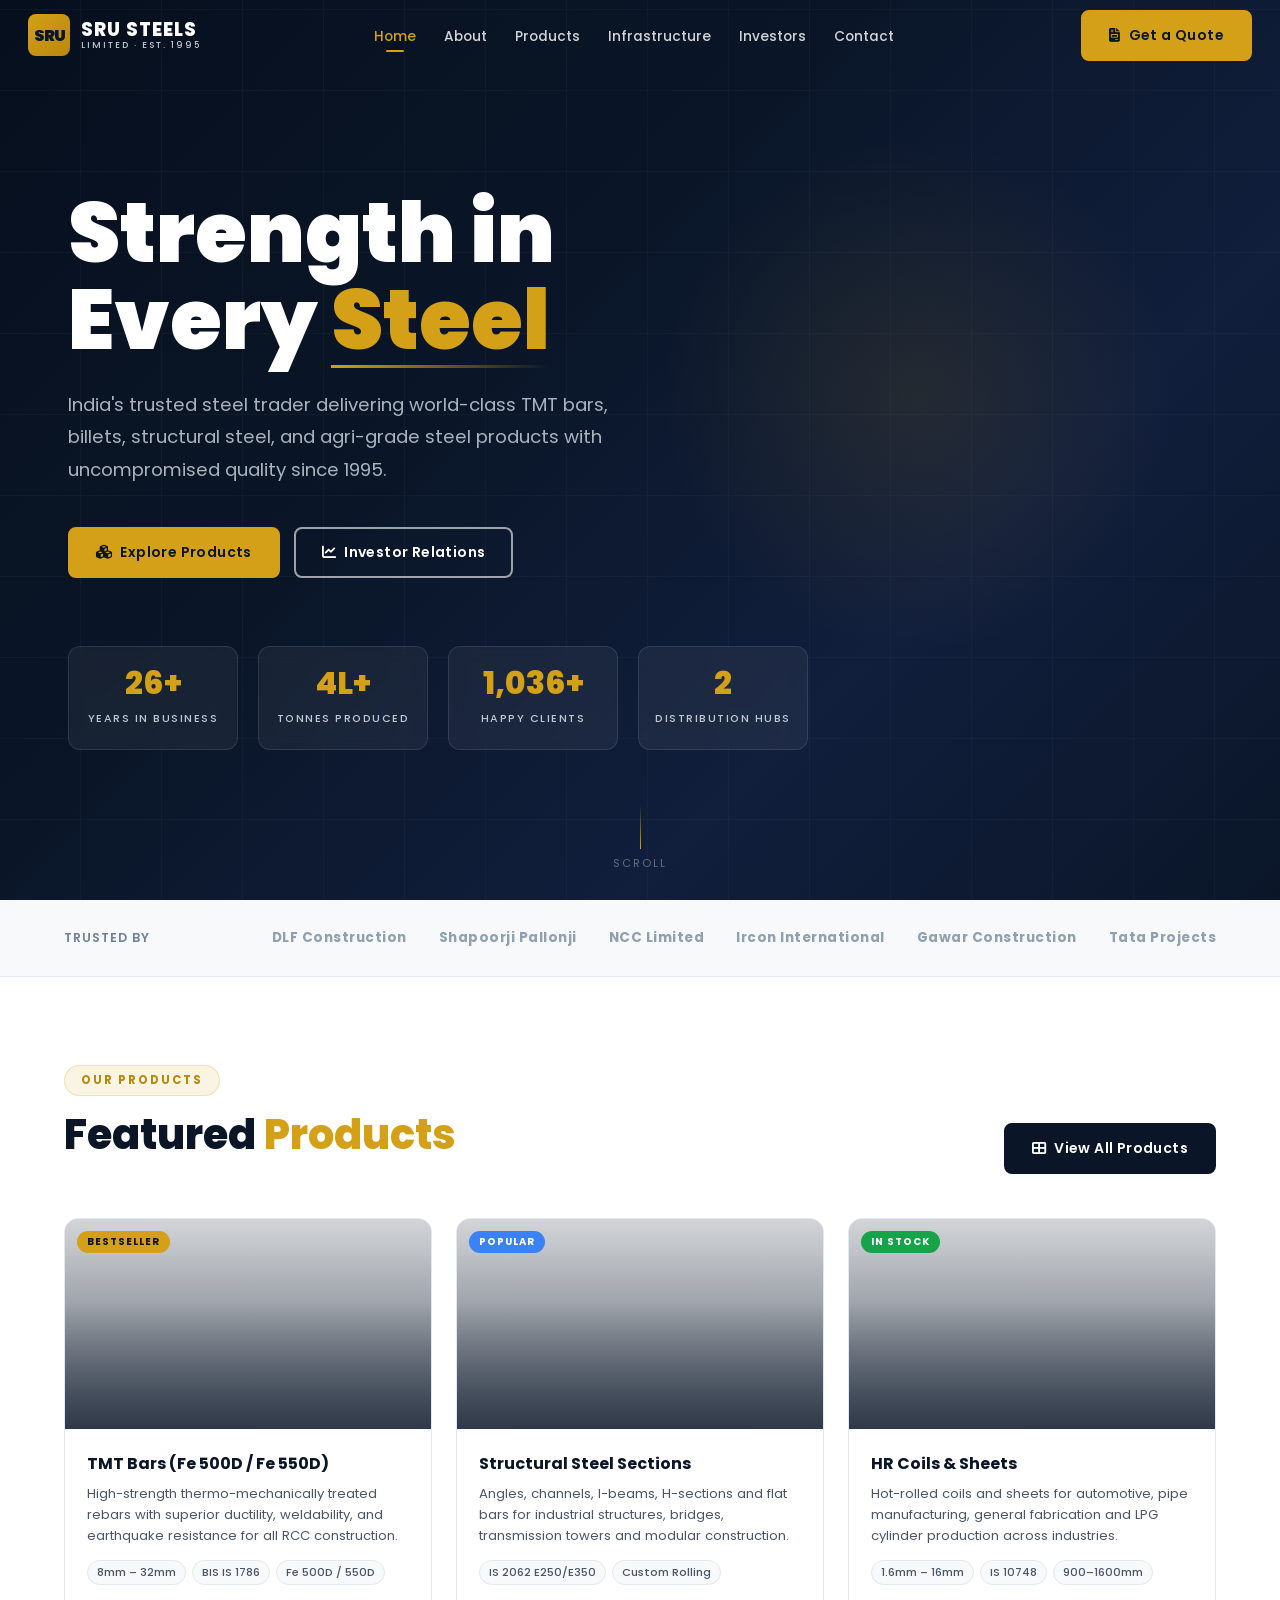
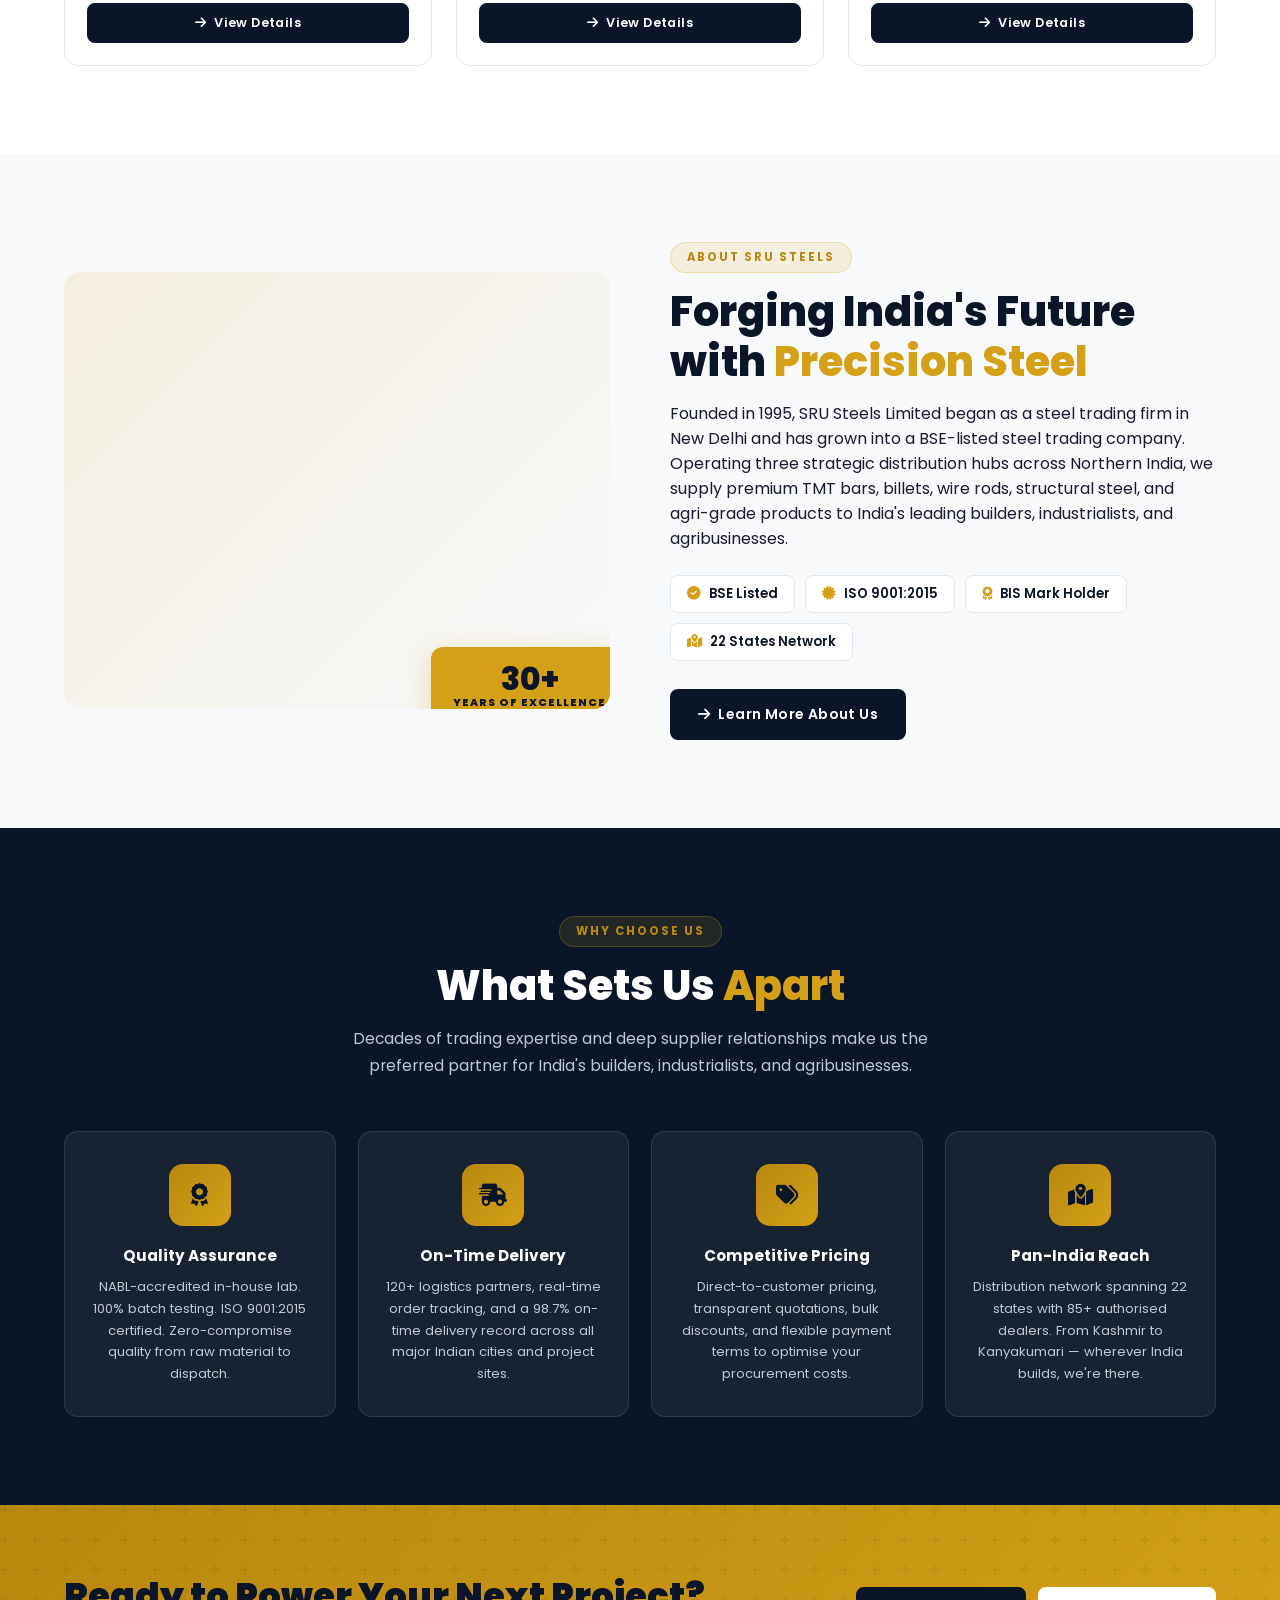
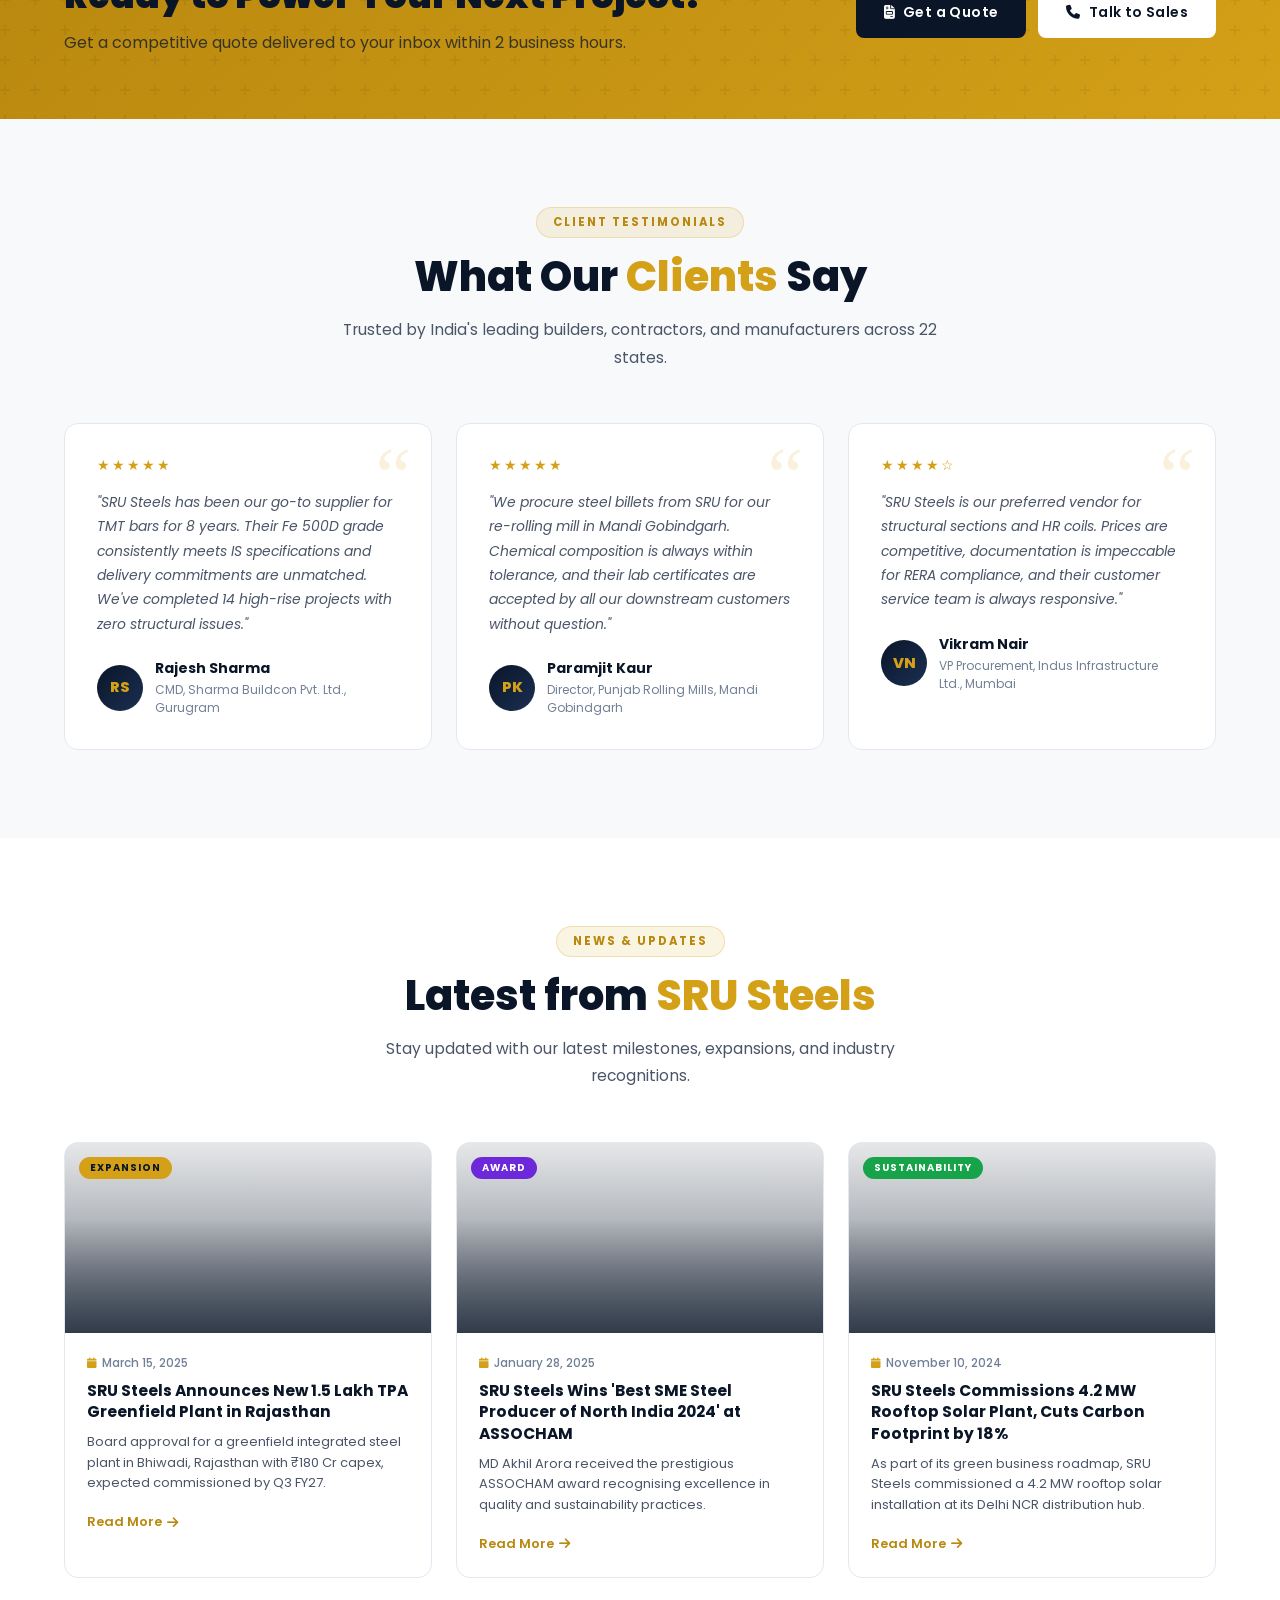
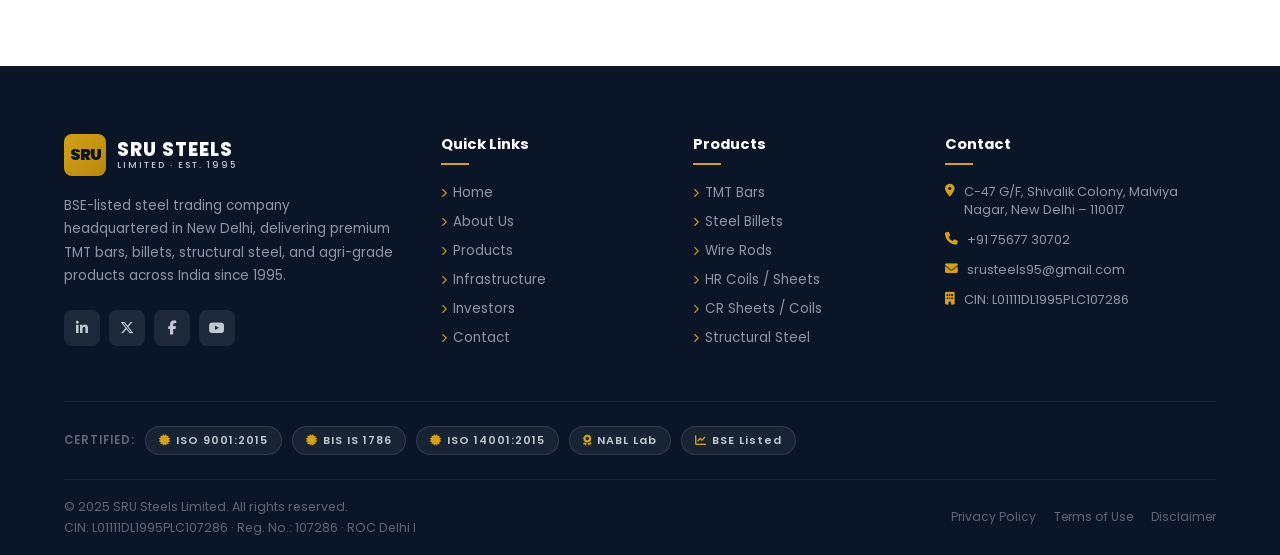
==== commit b05a3353: "updates" ====
--- a/index.html
+++ b/index.html
@@ -1,348 +1,455 @@
 <!DOCTYPE html>
 <html lang="en">
+
 <head>
-<meta charset="UTF-8">
-<meta name="viewport" content="width=device-width, initial-scale=1.0">
-<title>SRU Steels Limited | Strength in Every Steel</title>
-<link rel="preconnect" href="https://fonts.googleapis.com">
-<link rel="preconnect" href="https://fonts.gstatic.com" crossorigin>
-<link href="https://fonts.googleapis.com/css2?family=Poppins:wght@300;400;500;600;700;800;900&display=swap" rel="stylesheet">
-<link rel="stylesheet" href="https://cdnjs.cloudflare.com/ajax/libs/font-awesome/6.5.0/css/all.min.css">
-<link rel="stylesheet" href="css/style.css">
+  <meta charset="UTF-8">
+  <meta name="viewport" content="width=device-width, initial-scale=1.0">
+  <title>SRU Steels Limited | Strength in Every Steel</title>
+  <link rel="preconnect" href="https://fonts.googleapis.com">
+  <link rel="preconnect" href="https://fonts.gstatic.com" crossorigin>
+  <link href="https://fonts.googleapis.com/css2?family=Poppins:wght@300;400;500;600;700;800;900&display=swap"
+    rel="stylesheet">
+  <link rel="stylesheet" href="https://cdnjs.cloudflare.com/ajax/libs/font-awesome/6.5.0/css/all.min.css">
+  <link rel="stylesheet" href="css/style.css">
 </head>
+
 <body>
 
-<!-- NAVBAR -->
-<nav id="navbar" class="transparent">
-  <div class="nav-inner">
-    <a href="index.html" class="logo">
-      <div class="logo-mark">SRU</div>
-      <div class="logo-text"><span class="logo-name">SRU STEELS</span><span class="logo-tagline">Limited · Est. 1995</span></div>
-    </a>
-    <ul class="nav-links">
-      <li><a href="index.html" class="active">Home</a></li>
-      <li><a href="about.html">About</a></li>
-      <li><a href="products.html">Products</a></li>
-      <li><a href="infrastructure.html">Infrastructure</a></li>
-      <li><a href="investors.html">Investors</a></li>
-      <li><a href="contact.html">Contact</a></li>
-    </ul>
-    <a href="#" class="btn btn-primary nav-cta" onclick="openModal()"><i class="fas fa-file-invoice"></i> Get a Quote</a>
-    <button class="hamburger" id="hamburger"><span></span><span></span><span></span></button>
+  <!-- NAVBAR -->
+  <nav id="navbar" class="transparent">
+    <div class="nav-inner">
+      <a href="index.html" class="logo">
+        <div class="logo-mark">SRU</div>
+        <div class="logo-text"><span class="logo-name">SRU STEELS</span><span class="logo-tagline">Limited · Est.
+            1995</span></div>
+      </a>
+      <ul class="nav-links">
+        <li><a href="index.html" class="active">Home</a></li>
+        <li><a href="about.html">About</a></li>
+        <li><a href="products.html">Products</a></li>
+        <li><a href="infrastructure.html">Infrastructure</a></li>
+        <li><a href="investors.html">Investors</a></li>
+        <li><a href="contact.html">Contact</a></li>
+      </ul>
+      <a href="#" class="btn btn-primary nav-cta" onclick="openModal()"><i class="fas fa-file-invoice"></i> Get a
+        Quote</a>
+      <button class="hamburger" id="hamburger"><span></span><span></span><span></span></button>
+    </div>
+  </nav>
+  <div class="mobile-menu" id="mobileMenu">
+    <a href="index.html" onclick="closeMobileMenu()">Home</a>
+    <a href="about.html" onclick="closeMobileMenu()">About Us</a>
+    <a href="products.html" onclick="closeMobileMenu()">Products</a>
+    <a href="infrastructure.html" onclick="closeMobileMenu()">Infrastructure</a>
+    <a href="investors.html" onclick="closeMobileMenu()">Investors</a>
+    <a href="contact.html" onclick="closeMobileMenu()">Contact</a>
+    <a href="#" class="btn btn-primary" onclick="openModal();closeMobileMenu()"><i class="fas fa-file-invoice"></i> Get
+      a Quote</a>
   </div>
-</nav>
-<div class="mobile-menu" id="mobileMenu">
-  <a href="index.html" onclick="closeMobileMenu()">Home</a>
-  <a href="about.html" onclick="closeMobileMenu()">About Us</a>
-  <a href="products.html" onclick="closeMobileMenu()">Products</a>
-  <a href="infrastructure.html" onclick="closeMobileMenu()">Infrastructure</a>
-  <a href="investors.html" onclick="closeMobileMenu()">Investors</a>
-  <a href="contact.html" onclick="closeMobileMenu()">Contact</a>
-  <a href="#" class="btn btn-primary" onclick="openModal();closeMobileMenu()"><i class="fas fa-file-invoice"></i> Get a Quote</a>
-</div>
-
-<!-- HERO -->
-<section id="home-hero">
-  <div class="hero-bg" style="background:linear-gradient(135deg,rgba(6,14,28,0.88) 0%,rgba(10,22,40,0.80) 40%,rgba(18,32,64,0.83) 70%,rgba(10,22,40,0.88) 100%),url('https://plus.unsplash.com/premium_photo-1664300608028-15bcc4da4996?auto=format&fit=crop&w=1920&q=80') center/cover no-repeat;"></div>
-  <div class="hero-pattern"></div>
-  <div class="hero-glow"></div>
-  <div class="hero-content">
-    <div class="hero-eyebrow">
+
+  <!-- HERO -->
+  <section id="home-hero">
+    <div class="hero-bg"
+      style="background:linear-gradient(135deg,rgba(6,14,28,0.88) 0%,rgba(10,22,40,0.80) 40%,rgba(18,32,64,0.83) 70%,rgba(10,22,40,0.88) 100%),url('https://plus.unsplash.com/premium_photo-1664300608028-15bcc4da4996?auto=format&fit=crop&w=1920&q=80') center/cover no-repeat;">
+    </div>
+    <div class="hero-pattern"></div>
+    <div class="hero-glow"></div>
+    <div class="hero-content">
+      <!-- <div class="hero-eyebrow">
       <span></span>
       BSE Listed &nbsp;·&nbsp; CIN: L01111DL1995PLC107286 &nbsp;·&nbsp; ACTIVE Compliant
-    </div>
-    <h1 class="hero-title">
-      Strength in<br>Every <span class="hl">Steel</span>
-    </h1>
-    <p class="hero-sub">India's trusted steel trader delivering world-class TMT bars, billets, structural steel, and agri-grade steel products with uncompromised quality since 1995.</p>
-    <div class="hero-btns">
-      <a href="products.html" class="btn btn-primary"><i class="fas fa-cubes"></i> Explore Products</a>
-      <a href="investors.html" class="btn btn-outline"><i class="fas fa-chart-line"></i> Investor Relations</a>
-    </div>
-    <div class="hero-stats">
-      <div class="h-stat"><span class="h-stat-num"><span class="counter" data-target="30">0</span>+</span><span class="h-stat-lbl">Years in Business</span></div>
-      <div class="h-stat"><span class="h-stat-num"><span class="counter" data-target="5">0</span>L+</span><span class="h-stat-lbl">Tonnes Produced</span></div>
-      <div class="h-stat"><span class="h-stat-num"><span class="counter" data-target="1200">0</span>+</span><span class="h-stat-lbl">Happy Clients</span></div>
-      <div class="h-stat"><span class="h-stat-num"><span class="counter" data-target="3">0</span></span><span class="h-stat-lbl">Distribution Hubs</span></div>
+    </div> -->
+      <h1 class="hero-title">
+        Strength in<br>Every <span class="hl">Steel</span>
+      </h1>
+      <p class="hero-sub">India's trusted steel trader delivering world-class TMT bars, billets, structural steel, and
+        agri-grade steel products with uncompromised quality since 1995.</p>
+      <div class="hero-btns">
+        <a href="products.html" class="btn btn-primary"><i class="fas fa-cubes"></i> Explore Products</a>
+        <a href="investors.html" class="btn btn-outline"><i class="fas fa-chart-line"></i> Investor Relations</a>
+      </div>
+      <div class="hero-stats">
+        <div class="h-stat"><span class="h-stat-num"><span class="counter" data-target="30">0</span>+</span><span
+            class="h-stat-lbl">Years in Business</span></div>
+        <div class="h-stat"><span class="h-stat-num"><span class="counter" data-target="5">0</span>L+</span><span
+            class="h-stat-lbl">Tonnes Produced</span></div>
+        <div class="h-stat"><span class="h-stat-num"><span class="counter" data-target="1200">0</span>+</span><span
+            class="h-stat-lbl">Happy Clients</span></div>
+        <div class="h-stat"><span class="h-stat-num"><span class="counter" data-target="3">0</span></span><span
+            class="h-stat-lbl">Distribution Hubs</span></div>
+      </div>
+    </div>
+    <div class="hero-scroll">
+      <div class="scroll-line"></div><span>SCROLL</span>
+    </div>
+  </section>
+
+  <!-- TRUST BAR -->
+  <div class="trust-bar">
+    <div class="container trust-inner">
+      <span class="trust-label">Trusted By</span>
+      <div class="trust-logos">
+        <span class="trust-logo">DLF Construction</span>
+        <span class="trust-logo">Shapoorji Pallonji</span>
+        <span class="trust-logo">NCC Limited</span>
+        <span class="trust-logo">Ircon International</span>
+        <span class="trust-logo">Gawar Construction</span>
+        <span class="trust-logo">Tata Projects</span>
+      </div>
     </div>
   </div>
-  <div class="hero-scroll"><div class="scroll-line"></div><span>SCROLL</span></div>
-</section>
-
-<!-- TRUST BAR -->
-<div class="trust-bar">
-  <div class="container trust-inner">
-    <span class="trust-label">Trusted By</span>
-    <div class="trust-logos">
-      <span class="trust-logo">DLF Construction</span>
-      <span class="trust-logo">Shapoorji Pallonji</span>
-      <span class="trust-logo">NCC Limited</span>
-      <span class="trust-logo">Ircon International</span>
-      <span class="trust-logo">Gawar Construction</span>
-      <span class="trust-logo">Tata Projects</span>
+
+  <!-- FEATURED PRODUCTS -->
+  <section id="featured">
+    <div class="container">
+      <div class="fp-header reveal">
+        <div>
+          <span class="section-tag">Our Products</span>
+          <h2 class="section-title">Featured <span>Products</span></h2>
+        </div>
+        <a href="products.html" class="btn btn-navy"><i class="fas fa-th-large"></i> View All Products</a>
+      </div>
+      <div class="fp-grid">
+        <div class="fp-card reveal" style="transition-delay:0.05s">
+          <div class="fp-img"
+            style="background:linear-gradient(to bottom,rgba(10,22,40,0.18),rgba(10,22,40,0.70)),url('https://images.unsplash.com/photo-1763771420303-0f11ccf613d1?auto=format&fit=crop&w=800&q=80') center/cover no-repeat;">
+            <span class="fp-badge bestseller">Bestseller</span>
+          </div>
+          <div class="fp-body">
+            <h3>TMT Bars (Fe 500D / Fe 550D)</h3>
+            <p>High-strength thermo-mechanically treated rebars with superior ductility, weldability, and earthquake
+              resistance for all RCC construction.</p>
+            <div class="fp-specs">
+              <span class="spec">8mm – 32mm</span><span class="spec">BIS IS 1786</span><span class="spec">Fe 500D /
+                550D</span>
+            </div>
+            <a href="products.html" class="btn btn-navy btn-sm" style="width:100%;justify-content:center"><i
+                class="fas fa-arrow-right"></i> View Details</a>
+          </div>
+        </div>
+        <div class="fp-card reveal" style="transition-delay:0.12s">
+          <div class="fp-img"
+            style="background:linear-gradient(to bottom,rgba(10,22,40,0.18),rgba(10,22,40,0.70)),url('https://images.unsplash.com/photo-1557592494-37448a3f4b11?auto=format&fit=crop&w=800&q=80') center/cover no-repeat;">
+            <span class="fp-badge popular">Popular</span>
+          </div>
+          <div class="fp-body">
+            <h3>Structural Steel Sections</h3>
+            <p>Angles, channels, I-beams, H-sections and flat bars for industrial structures, bridges, transmission
+              towers and modular construction.</p>
+            <div class="fp-specs">
+              <span class="spec">IS 2062 E250/E350</span><span class="spec">Custom Rolling</span>
+            </div>
+            <a href="products.html" class="btn btn-navy btn-sm" style="width:100%;justify-content:center"><i
+                class="fas fa-arrow-right"></i> View Details</a>
+          </div>
+        </div>
+        <div class="fp-card reveal" style="transition-delay:0.2s">
+          <div class="fp-img"
+            style="background:linear-gradient(to bottom,rgba(10,22,40,0.18),rgba(10,22,40,0.70)),url('https://images.unsplash.com/photo-1697698532602-ccf880036281?auto=format&fit=crop&w=800&q=80') center/cover no-repeat;">
+            <span class="fp-badge new">In Stock</span>
+          </div>
+          <div class="fp-body">
+            <h3>HR Coils &amp; Sheets</h3>
+            <p>Hot-rolled coils and sheets for automotive, pipe manufacturing, general fabrication and LPG cylinder
+              production across industries.</p>
+            <div class="fp-specs">
+              <span class="spec">1.6mm – 16mm</span><span class="spec">IS 10748</span><span
+                class="spec">900–1600mm</span>
+            </div>
+            <a href="products.html" class="btn btn-navy btn-sm" style="width:100%;justify-content:center"><i
+                class="fas fa-arrow-right"></i> View Details</a>
+          </div>
+        </div>
+      </div>
+    </div>
+  </section>
+
+  <!-- ABOUT TEASER -->
+  <section id="home-about">
+    <div class="container">
+      <div class="ha-grid">
+        <div class="ha-img-box reveal-l"
+          style="background:url('https://images.unsplash.com/photo-1504917595217-d4dc5ebe6122?auto=format&fit=crop&w=900&q=80') center/cover no-repeat;overflow:hidden;">
+          <div class="ha-badge"><span>30+</span><small>Years of Excellence</small></div>
+        </div>
+        <div class="reveal-r">
+          <span class="section-tag">About SRU Steels</span>
+          <h2 class="section-title">Forging India's Future with <span>Precision Steel</span></h2>
+          <p>Founded in 1995, SRU Steels Limited began as a steel trading firm in New Delhi and has grown into a
+            BSE-listed steel trading company.</p>
+          <p>Operating three strategic distribution hubs across Northern India, we supply premium TMT bars, billets,
+            wire rods, structural steel, and agri-grade products to India's leading builders, industrialists, and
+            agribusinesses.</p>
+          <div class="ha-pills">
+            <span class="ha-pill"><i class="fas fa-check-circle"></i> BSE Listed</span>
+            <span class="ha-pill"><i class="fas fa-certificate"></i> ISO 9001:2015</span>
+            <span class="ha-pill"><i class="fas fa-award"></i> BIS Mark Holder</span>
+            <span class="ha-pill"><i class="fas fa-map-location-dot"></i> 22 States Network</span>
+          </div>
+          <div style="margin-top:28px"><a href="about.html" class="btn btn-navy"><i class="fas fa-arrow-right"></i>
+              Learn More About Us</a></div>
+        </div>
+      </div>
+    </div>
+  </section>
+
+  <!-- WHY US -->
+  <section id="why-us">
+    <div class="container">
+      <div class="section-header reveal">
+        <span class="section-tag">Why Choose Us</span>
+        <h2 class="section-title">What Sets Us <span>Apart</span></h2>
+        <p class="section-subtitle">Decades of trading expertise and deep supplier relationships make us the preferred
+          partner for India's builders, industrialists, and agribusinesses.</p>
+      </div>
+      <div class="wu-grid">
+        <div class="wu-card reveal" style="transition-delay:0.05s">
+          <div class="wu-icon"><i class="fas fa-award"></i></div>
+          <h4>Quality Assurance</h4>
+          <p>NABL-accredited in-house lab. 100% batch testing. ISO 9001:2015 certified. Zero-compromise quality from raw
+            material to dispatch.</p>
+        </div>
+        <div class="wu-card reveal" style="transition-delay:0.12s">
+          <div class="wu-icon"><i class="fas fa-truck-fast"></i></div>
+          <h4>On-Time Delivery</h4>
+          <p>120+ logistics partners, real-time order tracking, and a 98.7% on-time delivery record across all major
+            Indian cities and project sites.</p>
+        </div>
+        <div class="wu-card reveal" style="transition-delay:0.2s">
+          <div class="wu-icon"><i class="fas fa-tags"></i></div>
+          <h4>Competitive Pricing</h4>
+          <p>Direct-to-customer pricing, transparent quotations, bulk discounts, and flexible payment terms to optimise
+            your procurement costs.</p>
+        </div>
+        <div class="wu-card reveal" style="transition-delay:0.28s">
+          <div class="wu-icon"><i class="fas fa-map-location-dot"></i></div>
+          <h4>Pan-India Reach</h4>
+          <p>Distribution network spanning 22 states with 85+ authorised dealers. From Kashmir to Kanyakumari — wherever
+            India builds, we're there.</p>
+        </div>
+      </div>
+    </div>
+  </section>
+
+  <!-- CTA BANNER -->
+  <div class="cta-banner">
+    <div class="container cta-inner">
+      <div class="cta-text">
+        <h2>Ready to Power Your Next Project?</h2>
+        <p>Get a competitive quote delivered to your inbox within 2 business hours.</p>
+      </div>
+      <div class="cta-actions">
+        <a href="#" class="btn btn-cta-navy" onclick="openModal()"><i class="fas fa-file-invoice"></i> Get a Quote</a>
+        <a href="contact.html" class="btn btn-cta-wh"><i class="fas fa-phone"></i> Talk to Sales</a>
+      </div>
     </div>
   </div>
-</div>
-
-<!-- FEATURED PRODUCTS -->
-<section id="featured">
-  <div class="container">
-    <div class="fp-header reveal">
-      <div>
-        <span class="section-tag">Our Products</span>
-        <h2 class="section-title">Featured <span>Products</span></h2>
-      </div>
-      <a href="products.html" class="btn btn-navy"><i class="fas fa-th-large"></i> View All Products</a>
-    </div>
-    <div class="fp-grid">
-      <div class="fp-card reveal" style="transition-delay:0.05s">
-        <div class="fp-img" style="background:linear-gradient(to bottom,rgba(10,22,40,0.18),rgba(10,22,40,0.70)),url('https://images.unsplash.com/photo-1763771420303-0f11ccf613d1?auto=format&fit=crop&w=800&q=80') center/cover no-repeat;">
-          <span class="fp-badge bestseller">Bestseller</span>
-        </div>
-        <div class="fp-body">
-          <h3>TMT Bars (Fe 500D / Fe 550D)</h3>
-          <p>High-strength thermo-mechanically treated rebars with superior ductility, weldability, and earthquake resistance for all RCC construction.</p>
-          <div class="fp-specs">
-            <span class="spec">8mm – 32mm</span><span class="spec">BIS IS 1786</span><span class="spec">Fe 500D / 550D</span>
-          </div>
-          <a href="products.html" class="btn btn-navy btn-sm" style="width:100%;justify-content:center"><i class="fas fa-arrow-right"></i> View Details</a>
-        </div>
-      </div>
-      <div class="fp-card reveal" style="transition-delay:0.12s">
-        <div class="fp-img" style="background:linear-gradient(to bottom,rgba(10,22,40,0.18),rgba(10,22,40,0.70)),url('https://images.unsplash.com/photo-1557592494-37448a3f4b11?auto=format&fit=crop&w=800&q=80') center/cover no-repeat;">
-          <span class="fp-badge popular">Popular</span>
-        </div>
-        <div class="fp-body">
-          <h3>Structural Steel Sections</h3>
-          <p>Angles, channels, I-beams, H-sections and flat bars for industrial structures, bridges, transmission towers and modular construction.</p>
-          <div class="fp-specs">
-            <span class="spec">IS 2062 E250/E350</span><span class="spec">Custom Rolling</span>
-          </div>
-          <a href="products.html" class="btn btn-navy btn-sm" style="width:100%;justify-content:center"><i class="fas fa-arrow-right"></i> View Details</a>
-        </div>
-      </div>
-      <div class="fp-card reveal" style="transition-delay:0.2s">
-        <div class="fp-img" style="background:linear-gradient(to bottom,rgba(10,22,40,0.18),rgba(10,22,40,0.70)),url('https://images.unsplash.com/photo-1697698532602-ccf880036281?auto=format&fit=crop&w=800&q=80') center/cover no-repeat;">
-          <span class="fp-badge new">In Stock</span>
-        </div>
-        <div class="fp-body">
-          <h3>HR Coils &amp; Sheets</h3>
-          <p>Hot-rolled coils and sheets for automotive, pipe manufacturing, general fabrication and LPG cylinder production across industries.</p>
-          <div class="fp-specs">
-            <span class="spec">1.6mm – 16mm</span><span class="spec">IS 10748</span><span class="spec">900–1600mm</span>
-          </div>
-          <a href="products.html" class="btn btn-navy btn-sm" style="width:100%;justify-content:center"><i class="fas fa-arrow-right"></i> View Details</a>
-        </div>
-      </div>
+
+  <!-- TESTIMONIALS -->
+  <section id="testimonials">
+    <div class="container">
+      <div class="section-header reveal">
+        <span class="section-tag">Client Testimonials</span>
+        <h2 class="section-title">What Our <span>Clients</span> Say</h2>
+        <p class="section-subtitle">Trusted by India's leading builders, contractors, and manufacturers across 22
+          states.</p>
+      </div>
+      <div class="testi-grid">
+        <div class="testi-card reveal" style="transition-delay:0.08s">
+          <div class="t-stars">★★★★★</div>
+          <p class="t-quote">"SRU Steels has been our go-to supplier for TMT bars for 8 years. Their Fe 500D grade
+            consistently meets IS specifications and delivery commitments are unmatched. We've completed 14 high-rise
+            projects with zero structural issues."</p>
+          <div class="t-author">
+            <div class="t-avatar">RS</div>
+            <div>
+              <div class="t-name">Rajesh Sharma</div>
+              <div class="t-co">CMD, Sharma Buildcon Pvt. Ltd., Gurugram</div>
+            </div>
+          </div>
+        </div>
+        <div class="testi-card reveal" style="transition-delay:0.16s">
+          <div class="t-stars">★★★★★</div>
+          <p class="t-quote">"We procure steel billets from SRU for our re-rolling mill in Mandi Gobindgarh. Chemical
+            composition is always within tolerance, and their lab certificates are accepted by all our downstream
+            customers without question."</p>
+          <div class="t-author">
+            <div class="t-avatar">PK</div>
+            <div>
+              <div class="t-name">Paramjit Kaur</div>
+              <div class="t-co">Director, Punjab Rolling Mills, Mandi Gobindgarh</div>
+            </div>
+          </div>
+        </div>
+        <div class="testi-card reveal" style="transition-delay:0.24s">
+          <div class="t-stars">★★★★☆</div>
+          <p class="t-quote">"SRU Steels is our preferred vendor for structural sections and HR coils. Prices are
+            competitive, documentation is impeccable for RERA compliance, and their customer service team is always
+            responsive."</p>
+          <div class="t-author">
+            <div class="t-avatar">VN</div>
+            <div>
+              <div class="t-name">Vikram Nair</div>
+              <div class="t-co">VP Procurement, Indus Infrastructure Ltd., Mumbai</div>
+            </div>
+          </div>
+        </div>
+      </div>
+    </div>
+  </section>
+
+  <!-- NEWS -->
+  <section id="news-home">
+    <div class="container">
+      <div class="section-header reveal">
+        <span class="section-tag">News &amp; Updates</span>
+        <h2 class="section-title">Latest from <span>SRU Steels</span></h2>
+        <p class="section-subtitle">Stay updated with our latest milestones, expansions, and industry recognitions.</p>
+      </div>
+      <div class="news-grid">
+        <div class="news-card reveal" style="transition-delay:0.08s">
+          <div class="news-img"
+            style="background:linear-gradient(to bottom,rgba(10,22,40,0.10),rgba(10,22,40,0.60)),url('https://images.unsplash.com/photo-1697281679290-ad7be1b10682?auto=format&fit=crop&w=800&q=80') center/cover no-repeat;">
+            <span class="nc-tag">Expansion</span></div>
+          <div class="news-body">
+            <div class="news-date"><i class="fas fa-calendar"></i> March 15, 2025</div>
+            <h3>SRU Steels Announces New 1.5 Lakh TPA Greenfield Plant in Rajasthan</h3>
+            <p>Board approval for a greenfield integrated steel plant in Bhiwadi, Rajasthan with ₹180 Cr capex, expected
+              commissioned by Q3 FY27.</p>
+            <a href="#" class="read-more">Read More <i class="fas fa-arrow-right"></i></a>
+          </div>
+        </div>
+        <div class="news-card reveal" style="transition-delay:0.16s">
+          <div class="news-img"
+            style="background:linear-gradient(to bottom,rgba(10,22,40,0.10),rgba(10,22,40,0.60)),url('https://images.unsplash.com/photo-1564182842834-681b7be6de4b?auto=format&fit=crop&w=800&q=80') center/cover no-repeat;">
+            <span class="nc-tag award">Award</span></div>
+          <div class="news-body">
+            <div class="news-date"><i class="fas fa-calendar"></i> January 28, 2025</div>
+            <h3>SRU Steels Wins 'Best SME Steel Producer of North India 2024' at ASSOCHAM</h3>
+            <p>MD Akhil Arora received the prestigious ASSOCHAM award recognising excellence in quality and
+              sustainability practices.</p>
+            <a href="#" class="read-more">Read More <i class="fas fa-arrow-right"></i></a>
+          </div>
+        </div>
+        <div class="news-card reveal" style="transition-delay:0.24s">
+          <div class="news-img"
+            style="background:linear-gradient(to bottom,rgba(10,22,40,0.10),rgba(10,22,40,0.60)),url('https://images.unsplash.com/photo-1745187946672-2c1d8cf26a2b?auto=format&fit=crop&w=800&q=80') center/cover no-repeat;">
+            <span class="nc-tag green">Sustainability</span></div>
+          <div class="news-body">
+            <div class="news-date"><i class="fas fa-calendar"></i> November 10, 2024</div>
+            <h3>SRU Steels Commissions 4.2 MW Rooftop Solar Plant, Cuts Carbon Footprint by 18%</h3>
+            <p>As part of its green business roadmap, SRU Steels commissioned a 4.2 MW rooftop solar installation at its
+              Delhi NCR distribution hub.</p>
+            <a href="#" class="read-more">Read More <i class="fas fa-arrow-right"></i></a>
+          </div>
+        </div>
+      </div>
+    </div>
+  </section>
+
+  <!-- FOOTER -->
+  <footer>
+    <div class="container">
+      <div class="footer-grid">
+        <div class="footer-about">
+          <a href="index.html" class="logo">
+            <div class="logo-mark">SRU</div>
+            <div class="logo-text"><span class="logo-name">SRU STEELS</span><span class="logo-tagline">Limited · Est.
+                1995</span></div>
+          </a>
+          <p>BSE-listed steel trading company headquartered in New Delhi, delivering premium TMT bars, billets,
+            structural steel, and agri-grade products across India since 1995.</p>
+          <div class="social-links">
+            <a href="#" class="social-link"><i class="fab fa-linkedin-in"></i></a>
+            <a href="#" class="social-link"><i class="fab fa-x-twitter"></i></a>
+            <a href="#" class="social-link"><i class="fab fa-facebook-f"></i></a>
+            <a href="#" class="social-link"><i class="fab fa-youtube"></i></a>
+          </div>
+        </div>
+        <div class="footer-col">
+          <h4>Quick Links</h4>
+          <ul class="f-links">
+            <li><a href="index.html"><i class="fas fa-chevron-right"></i> Home</a></li>
+            <li><a href="about.html"><i class="fas fa-chevron-right"></i> About Us</a></li>
+            <li><a href="products.html"><i class="fas fa-chevron-right"></i> Products</a></li>
+            <li><a href="infrastructure.html"><i class="fas fa-chevron-right"></i> Infrastructure</a></li>
+            <li><a href="investors.html"><i class="fas fa-chevron-right"></i> Investors</a></li>
+            <li><a href="contact.html"><i class="fas fa-chevron-right"></i> Contact</a></li>
+          </ul>
+        </div>
+        <div class="footer-col">
+          <h4>Products</h4>
+          <ul class="f-links">
+            <li><a href="products.html"><i class="fas fa-chevron-right"></i> TMT Bars</a></li>
+            <li><a href="products.html"><i class="fas fa-chevron-right"></i> Steel Billets</a></li>
+            <li><a href="products.html"><i class="fas fa-chevron-right"></i> Wire Rods</a></li>
+            <li><a href="products.html"><i class="fas fa-chevron-right"></i> HR Coils / Sheets</a></li>
+            <li><a href="products.html"><i class="fas fa-chevron-right"></i> CR Sheets / Coils</a></li>
+            <li><a href="products.html"><i class="fas fa-chevron-right"></i> Structural Steel</a></li>
+          </ul>
+        </div>
+        <div class="footer-col">
+          <h4>Contact</h4>
+          <ul class="f-contact">
+            <li><i class="fas fa-location-dot"></i> C-47 G/F, Shivalik Colony, Malviya Nagar, New Delhi – 110017</li>
+            <li><i class="fas fa-phone"></i> +91 75677 30702</li>
+            <li><i class="fas fa-envelope"></i> srusteels95@gmail.com</li>
+            <li><i class="fas fa-building"></i> CIN: L01111DL1995PLC107286</li>
+          </ul>
+        </div>
+      </div>
+      <div class="footer-cert">
+        <div class="cert-badges">
+          <span
+            style="font-size:0.72rem;color:rgba(192,200,210,0.45);font-weight:600;letter-spacing:1px;text-transform:uppercase">Certified:</span>
+          <span class="cert-pill"><i class="fas fa-certificate"></i> ISO 9001:2015</span>
+          <span class="cert-pill"><i class="fas fa-certificate"></i> BIS IS 1786</span>
+          <span class="cert-pill"><i class="fas fa-certificate"></i> ISO 14001:2015</span>
+          <span class="cert-pill"><i class="fas fa-award"></i> NABL Lab</span>
+          <span class="cert-pill"><i class="fas fa-chart-line"></i> BSE Listed</span>
+        </div>
+      </div>
+      <div class="footer-bottom">
+        <div>
+          <p>© 2025 SRU Steels Limited. All rights reserved.</p>
+          <p class="cin-text">CIN: L01111DL1995PLC107286 · Reg. No.: 107286 · ROC Delhi I</p>
+        </div>
+        <div class="fb-links"><a href="#">Privacy Policy</a><a href="#">Terms of Use</a><a href="#">Disclaimer</a></div>
+      </div>
+    </div>
+  </footer>
+
+  <!-- QUOTE MODAL -->
+  <div class="modal-overlay" id="quoteModal">
+    <div class="modal">
+      <button class="modal-close" onclick="closeModal()"><i class="fas fa-times"></i></button>
+      <span class="section-tag">Quick Enquiry</span>
+      <h3 style="font-size:1.4rem;font-weight:800;color:var(--navy);margin-bottom:6px">Get a Quote</h3>
+      <p style="font-size:0.83rem;color:var(--text-light);margin-bottom:24px">Our sales team will send a competitive
+        quote within 2 hours.</p>
+      <form onsubmit="submitQuote(event)">
+        <input type="hidden" name="_subject" value="New Quote Request — SRU Steels Website">
+        <div class="form-group"><label>Name *</label><input type="text" name="name" placeholder="Your full name"
+            required></div>
+        <div class="form-group"><label>Phone *</label><input type="tel" name="phone" placeholder="+91 98765 43210"
+            required></div>
+        <div class="form-group"><label>Product Required</label><select name="product">
+            <option>TMT Bars (Fe 500D / Fe 550D)</option>
+            <option>Steel Billets</option>
+            <option>Wire Rods</option>
+            <option>HR Coils / Sheets</option>
+            <option>CR Sheets / Coils</option>
+            <option>Structural Steel Sections</option>
+          </select></div>
+        <div class="form-group"><label>Quantity (MT)</label><input type="text" name="quantity" placeholder="e.g. 50 MT">
+        </div>
+        <button type="submit" class="btn btn-primary form-btn"><i class="fas fa-paper-plane"></i> Request Quote</button>
+      </form>
     </div>
   </div>
-</section>
-
-<!-- ABOUT TEASER -->
-<section id="home-about">
-  <div class="container">
-    <div class="ha-grid">
-      <div class="ha-img-box reveal-l" style="background:url('https://images.unsplash.com/photo-1504917595217-d4dc5ebe6122?auto=format&fit=crop&w=900&q=80') center/cover no-repeat;overflow:hidden;">
-        <div class="ha-badge"><span>30+</span><small>Years of Excellence</small></div>
-      </div>
-      <div class="reveal-r">
-        <span class="section-tag">About SRU Steels</span>
-        <h2 class="section-title">Forging India's Future with <span>Precision Steel</span></h2>
-        <p>Founded in 1995, SRU Steels Limited began as a steel trading firm in New Delhi and has grown into a BSE-listed steel trading company.</p>
-        <p>Operating three strategic distribution hubs across Northern India, we supply premium TMT bars, billets, wire rods, structural steel, and agri-grade products to India's leading builders, industrialists, and agribusinesses.</p>
-        <div class="ha-pills">
-          <span class="ha-pill"><i class="fas fa-check-circle"></i> BSE Listed</span>
-          <span class="ha-pill"><i class="fas fa-certificate"></i> ISO 9001:2015</span>
-          <span class="ha-pill"><i class="fas fa-award"></i> BIS Mark Holder</span>
-          <span class="ha-pill"><i class="fas fa-map-location-dot"></i> 22 States Network</span>
-        </div>
-        <div style="margin-top:28px"><a href="about.html" class="btn btn-navy"><i class="fas fa-arrow-right"></i> Learn More About Us</a></div>
-      </div>
-    </div>
-  </div>
-</section>
-
-<!-- WHY US -->
-<section id="why-us">
-  <div class="container">
-    <div class="section-header reveal">
-      <span class="section-tag">Why Choose Us</span>
-      <h2 class="section-title">What Sets Us <span>Apart</span></h2>
-      <p class="section-subtitle">Decades of trading expertise and deep supplier relationships make us the preferred partner for India's builders, industrialists, and agribusinesses.</p>
-    </div>
-    <div class="wu-grid">
-      <div class="wu-card reveal" style="transition-delay:0.05s"><div class="wu-icon"><i class="fas fa-award"></i></div><h4>Quality Assurance</h4><p>NABL-accredited in-house lab. 100% batch testing. ISO 9001:2015 certified. Zero-compromise quality from raw material to dispatch.</p></div>
-      <div class="wu-card reveal" style="transition-delay:0.12s"><div class="wu-icon"><i class="fas fa-truck-fast"></i></div><h4>On-Time Delivery</h4><p>120+ logistics partners, real-time order tracking, and a 98.7% on-time delivery record across all major Indian cities and project sites.</p></div>
-      <div class="wu-card reveal" style="transition-delay:0.2s"><div class="wu-icon"><i class="fas fa-tags"></i></div><h4>Competitive Pricing</h4><p>Direct-to-customer pricing, transparent quotations, bulk discounts, and flexible payment terms to optimise your procurement costs.</p></div>
-      <div class="wu-card reveal" style="transition-delay:0.28s"><div class="wu-icon"><i class="fas fa-map-location-dot"></i></div><h4>Pan-India Reach</h4><p>Distribution network spanning 22 states with 85+ authorised dealers. From Kashmir to Kanyakumari — wherever India builds, we're there.</p></div>
-    </div>
-  </div>
-</section>
-
-<!-- CTA BANNER -->
-<div class="cta-banner">
-  <div class="container cta-inner">
-    <div class="cta-text">
-      <h2>Ready to Power Your Next Project?</h2>
-      <p>Get a competitive quote delivered to your inbox within 2 business hours.</p>
-    </div>
-    <div class="cta-actions">
-      <a href="#" class="btn btn-cta-navy" onclick="openModal()"><i class="fas fa-file-invoice"></i> Get a Quote</a>
-      <a href="contact.html" class="btn btn-cta-wh"><i class="fas fa-phone"></i> Talk to Sales</a>
-    </div>
-  </div>
-</div>
-
-<!-- TESTIMONIALS -->
-<section id="testimonials">
-  <div class="container">
-    <div class="section-header reveal">
-      <span class="section-tag">Client Testimonials</span>
-      <h2 class="section-title">What Our <span>Clients</span> Say</h2>
-      <p class="section-subtitle">Trusted by India's leading builders, contractors, and manufacturers across 22 states.</p>
-    </div>
-    <div class="testi-grid">
-      <div class="testi-card reveal" style="transition-delay:0.08s">
-        <div class="t-stars">★★★★★</div>
-        <p class="t-quote">"SRU Steels has been our go-to supplier for TMT bars for 8 years. Their Fe 500D grade consistently meets IS specifications and delivery commitments are unmatched. We've completed 14 high-rise projects with zero structural issues."</p>
-        <div class="t-author"><div class="t-avatar">RS</div><div><div class="t-name">Rajesh Sharma</div><div class="t-co">CMD, Sharma Buildcon Pvt. Ltd., Gurugram</div></div></div>
-      </div>
-      <div class="testi-card reveal" style="transition-delay:0.16s">
-        <div class="t-stars">★★★★★</div>
-        <p class="t-quote">"We procure steel billets from SRU for our re-rolling mill in Mandi Gobindgarh. Chemical composition is always within tolerance, and their lab certificates are accepted by all our downstream customers without question."</p>
-        <div class="t-author"><div class="t-avatar">PK</div><div><div class="t-name">Paramjit Kaur</div><div class="t-co">Director, Punjab Rolling Mills, Mandi Gobindgarh</div></div></div>
-      </div>
-      <div class="testi-card reveal" style="transition-delay:0.24s">
-        <div class="t-stars">★★★★☆</div>
-        <p class="t-quote">"SRU Steels is our preferred vendor for structural sections and HR coils. Prices are competitive, documentation is impeccable for RERA compliance, and their customer service team is always responsive."</p>
-        <div class="t-author"><div class="t-avatar">VN</div><div><div class="t-name">Vikram Nair</div><div class="t-co">VP Procurement, Indus Infrastructure Ltd., Mumbai</div></div></div>
-      </div>
-    </div>
-  </div>
-</section>
-
-<!-- NEWS -->
-<section id="news-home">
-  <div class="container">
-    <div class="section-header reveal">
-      <span class="section-tag">News &amp; Updates</span>
-      <h2 class="section-title">Latest from <span>SRU Steels</span></h2>
-      <p class="section-subtitle">Stay updated with our latest milestones, expansions, and industry recognitions.</p>
-    </div>
-    <div class="news-grid">
-      <div class="news-card reveal" style="transition-delay:0.08s">
-        <div class="news-img" style="background:linear-gradient(to bottom,rgba(10,22,40,0.10),rgba(10,22,40,0.60)),url('https://images.unsplash.com/photo-1697281679290-ad7be1b10682?auto=format&fit=crop&w=800&q=80') center/cover no-repeat;"><span class="nc-tag">Expansion</span></div>
-        <div class="news-body">
-          <div class="news-date"><i class="fas fa-calendar"></i> March 15, 2025</div>
-          <h3>SRU Steels Announces New 1.5 Lakh TPA Greenfield Plant in Rajasthan</h3>
-          <p>Board approval for a greenfield integrated steel plant in Bhiwadi, Rajasthan with ₹180 Cr capex, expected commissioned by Q3 FY27.</p>
-          <a href="#" class="read-more">Read More <i class="fas fa-arrow-right"></i></a>
-        </div>
-      </div>
-      <div class="news-card reveal" style="transition-delay:0.16s">
-        <div class="news-img" style="background:linear-gradient(to bottom,rgba(10,22,40,0.10),rgba(10,22,40,0.60)),url('https://images.unsplash.com/photo-1564182842834-681b7be6de4b?auto=format&fit=crop&w=800&q=80') center/cover no-repeat;"><span class="nc-tag award">Award</span></div>
-        <div class="news-body">
-          <div class="news-date"><i class="fas fa-calendar"></i> January 28, 2025</div>
-          <h3>SRU Steels Wins 'Best SME Steel Producer of North India 2024' at ASSOCHAM</h3>
-          <p>MD Akhil Arora received the prestigious ASSOCHAM award recognising excellence in quality and sustainability practices.</p>
-          <a href="#" class="read-more">Read More <i class="fas fa-arrow-right"></i></a>
-        </div>
-      </div>
-      <div class="news-card reveal" style="transition-delay:0.24s">
-        <div class="news-img" style="background:linear-gradient(to bottom,rgba(10,22,40,0.10),rgba(10,22,40,0.60)),url('https://images.unsplash.com/photo-1745187946672-2c1d8cf26a2b?auto=format&fit=crop&w=800&q=80') center/cover no-repeat;"><span class="nc-tag green">Sustainability</span></div>
-        <div class="news-body">
-          <div class="news-date"><i class="fas fa-calendar"></i> November 10, 2024</div>
-          <h3>SRU Steels Commissions 4.2 MW Rooftop Solar Plant, Cuts Carbon Footprint by 18%</h3>
-          <p>As part of its green business roadmap, SRU Steels commissioned a 4.2 MW rooftop solar installation at its Delhi NCR distribution hub.</p>
-          <a href="#" class="read-more">Read More <i class="fas fa-arrow-right"></i></a>
-        </div>
-      </div>
-    </div>
-  </div>
-</section>
-
-<!-- FOOTER -->
-<footer>
-  <div class="container">
-    <div class="footer-grid">
-      <div class="footer-about">
-        <a href="index.html" class="logo"><div class="logo-mark">SRU</div><div class="logo-text"><span class="logo-name">SRU STEELS</span><span class="logo-tagline">Limited · Est. 1995</span></div></a>
-        <p>BSE-listed steel trading company headquartered in New Delhi, delivering premium TMT bars, billets, structural steel, and agri-grade products across India since 1995.</p>
-        <div class="social-links">
-          <a href="#" class="social-link"><i class="fab fa-linkedin-in"></i></a>
-          <a href="#" class="social-link"><i class="fab fa-x-twitter"></i></a>
-          <a href="#" class="social-link"><i class="fab fa-facebook-f"></i></a>
-          <a href="#" class="social-link"><i class="fab fa-youtube"></i></a>
-        </div>
-      </div>
-      <div class="footer-col">
-        <h4>Quick Links</h4>
-        <ul class="f-links">
-          <li><a href="index.html"><i class="fas fa-chevron-right"></i> Home</a></li>
-          <li><a href="about.html"><i class="fas fa-chevron-right"></i> About Us</a></li>
-          <li><a href="products.html"><i class="fas fa-chevron-right"></i> Products</a></li>
-          <li><a href="infrastructure.html"><i class="fas fa-chevron-right"></i> Infrastructure</a></li>
-          <li><a href="investors.html"><i class="fas fa-chevron-right"></i> Investors</a></li>
-          <li><a href="contact.html"><i class="fas fa-chevron-right"></i> Contact</a></li>
-        </ul>
-      </div>
-      <div class="footer-col">
-        <h4>Products</h4>
-        <ul class="f-links">
-          <li><a href="products.html"><i class="fas fa-chevron-right"></i> TMT Bars</a></li>
-          <li><a href="products.html"><i class="fas fa-chevron-right"></i> Steel Billets</a></li>
-          <li><a href="products.html"><i class="fas fa-chevron-right"></i> Wire Rods</a></li>
-          <li><a href="products.html"><i class="fas fa-chevron-right"></i> HR Coils / Sheets</a></li>
-          <li><a href="products.html"><i class="fas fa-chevron-right"></i> CR Sheets / Coils</a></li>
-          <li><a href="products.html"><i class="fas fa-chevron-right"></i> Structural Steel</a></li>
-        </ul>
-      </div>
-      <div class="footer-col">
-        <h4>Contact</h4>
-        <ul class="f-contact">
-          <li><i class="fas fa-location-dot"></i> C-47 G/F, Shivalik Colony, Malviya Nagar, New Delhi – 110017</li>
-          <li><i class="fas fa-phone"></i> +91 75677 30702</li>
-          <li><i class="fas fa-envelope"></i> srusteels95@gmail.com</li>
-          <li><i class="fas fa-building"></i> CIN: L01111DL1995PLC107286</li>
-        </ul>
-      </div>
-    </div>
-    <div class="footer-cert">
-      <div class="cert-badges">
-        <span style="font-size:0.72rem;color:rgba(192,200,210,0.45);font-weight:600;letter-spacing:1px;text-transform:uppercase">Certified:</span>
-        <span class="cert-pill"><i class="fas fa-certificate"></i> ISO 9001:2015</span>
-        <span class="cert-pill"><i class="fas fa-certificate"></i> BIS IS 1786</span>
-        <span class="cert-pill"><i class="fas fa-certificate"></i> ISO 14001:2015</span>
-        <span class="cert-pill"><i class="fas fa-award"></i> NABL Lab</span>
-        <span class="cert-pill"><i class="fas fa-chart-line"></i> BSE Listed</span>
-      </div>
-    </div>
-    <div class="footer-bottom">
-      <div><p>© 2025 SRU Steels Limited. All rights reserved.</p><p class="cin-text">CIN: L01111DL1995PLC107286 · Reg. No.: 107286 · ROC Delhi I</p></div>
-      <div class="fb-links"><a href="#">Privacy Policy</a><a href="#">Terms of Use</a><a href="#">Disclaimer</a></div>
-    </div>
-  </div>
-</footer>
-
-<!-- QUOTE MODAL -->
-<div class="modal-overlay" id="quoteModal">
-  <div class="modal">
-    <button class="modal-close" onclick="closeModal()"><i class="fas fa-times"></i></button>
-    <span class="section-tag">Quick Enquiry</span>
-    <h3 style="font-size:1.4rem;font-weight:800;color:var(--navy);margin-bottom:6px">Get a Quote</h3>
-    <p style="font-size:0.83rem;color:var(--text-light);margin-bottom:24px">Our sales team will send a competitive quote within 2 hours.</p>
-    <form onsubmit="submitQuote(event)">
-      <input type="hidden" name="_subject" value="New Quote Request — SRU Steels Website">
-      <div class="form-group"><label>Name *</label><input type="text" name="name" placeholder="Your full name" required></div>
-      <div class="form-group"><label>Phone *</label><input type="tel" name="phone" placeholder="+91 98765 43210" required></div>
-      <div class="form-group"><label>Product Required</label><select name="product"><option>TMT Bars (Fe 500D / Fe 550D)</option><option>Steel Billets</option><option>Wire Rods</option><option>HR Coils / Sheets</option><option>CR Sheets / Coils</option><option>Structural Steel Sections</option></select></div>
-      <div class="form-group"><label>Quantity (MT)</label><input type="text" name="quantity" placeholder="e.g. 50 MT"></div>
-      <button type="submit" class="btn btn-primary form-btn"><i class="fas fa-paper-plane"></i> Request Quote</button>
-    </form>
-  </div>
-</div>
-
-<button id="btt"><i class="fas fa-chevron-up"></i></button>
-<script src="js/main.js"></script>
+
+  <button id="btt"><i class="fas fa-chevron-up"></i></button>
+  <script src="js/main.js"></script>
 </body>
-</html>
+
+</html>
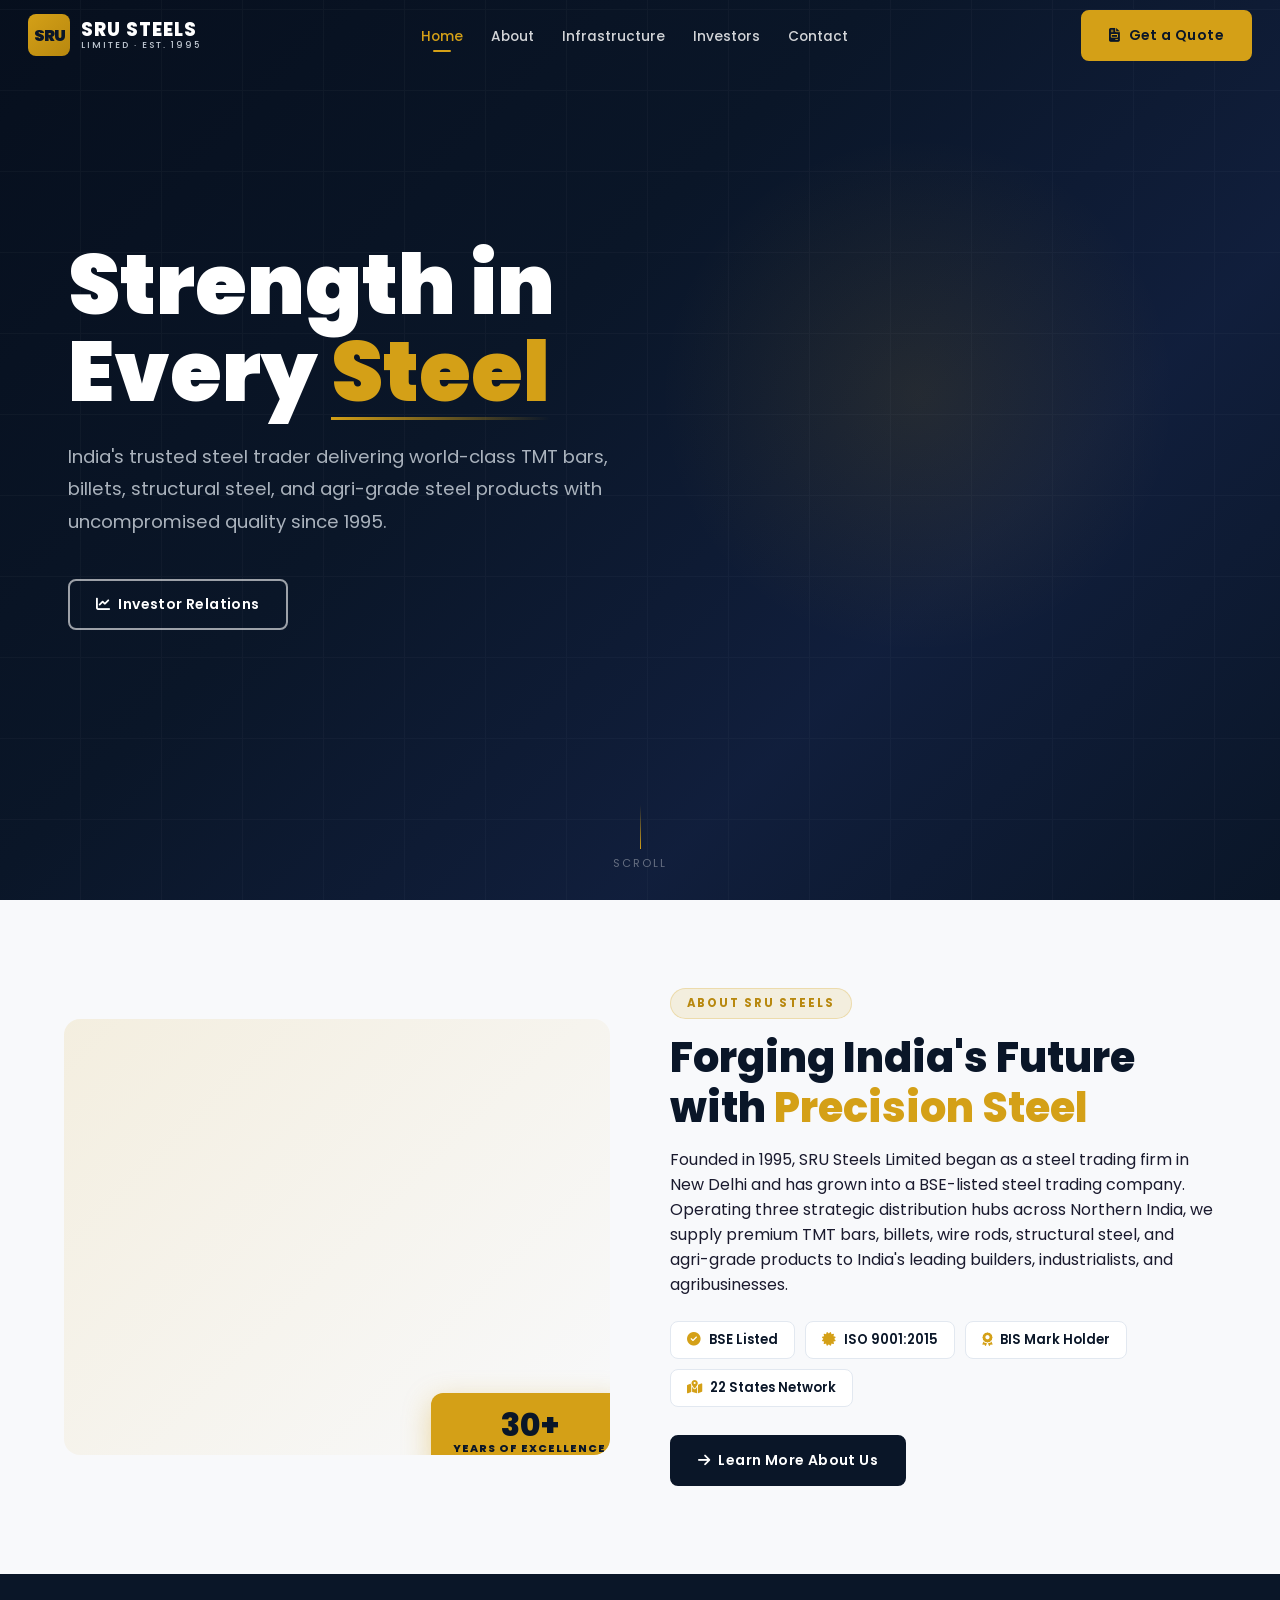
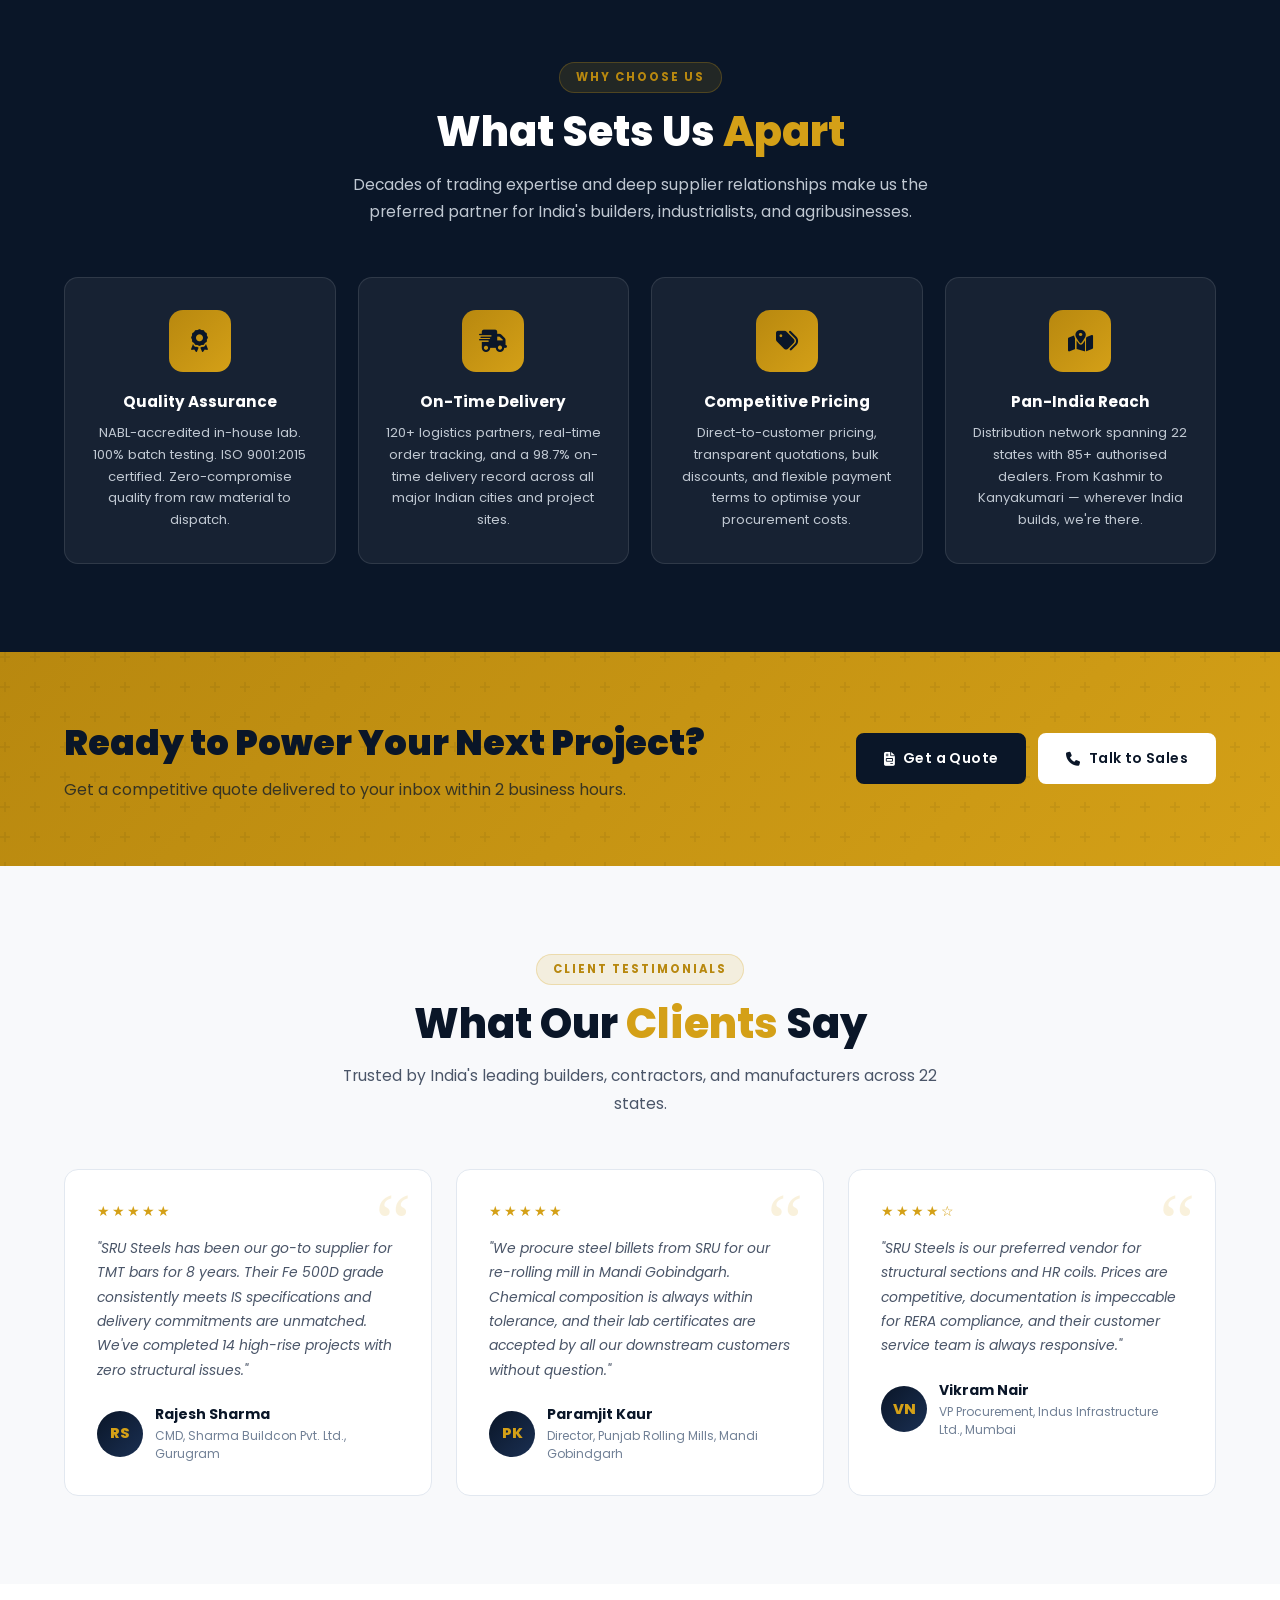
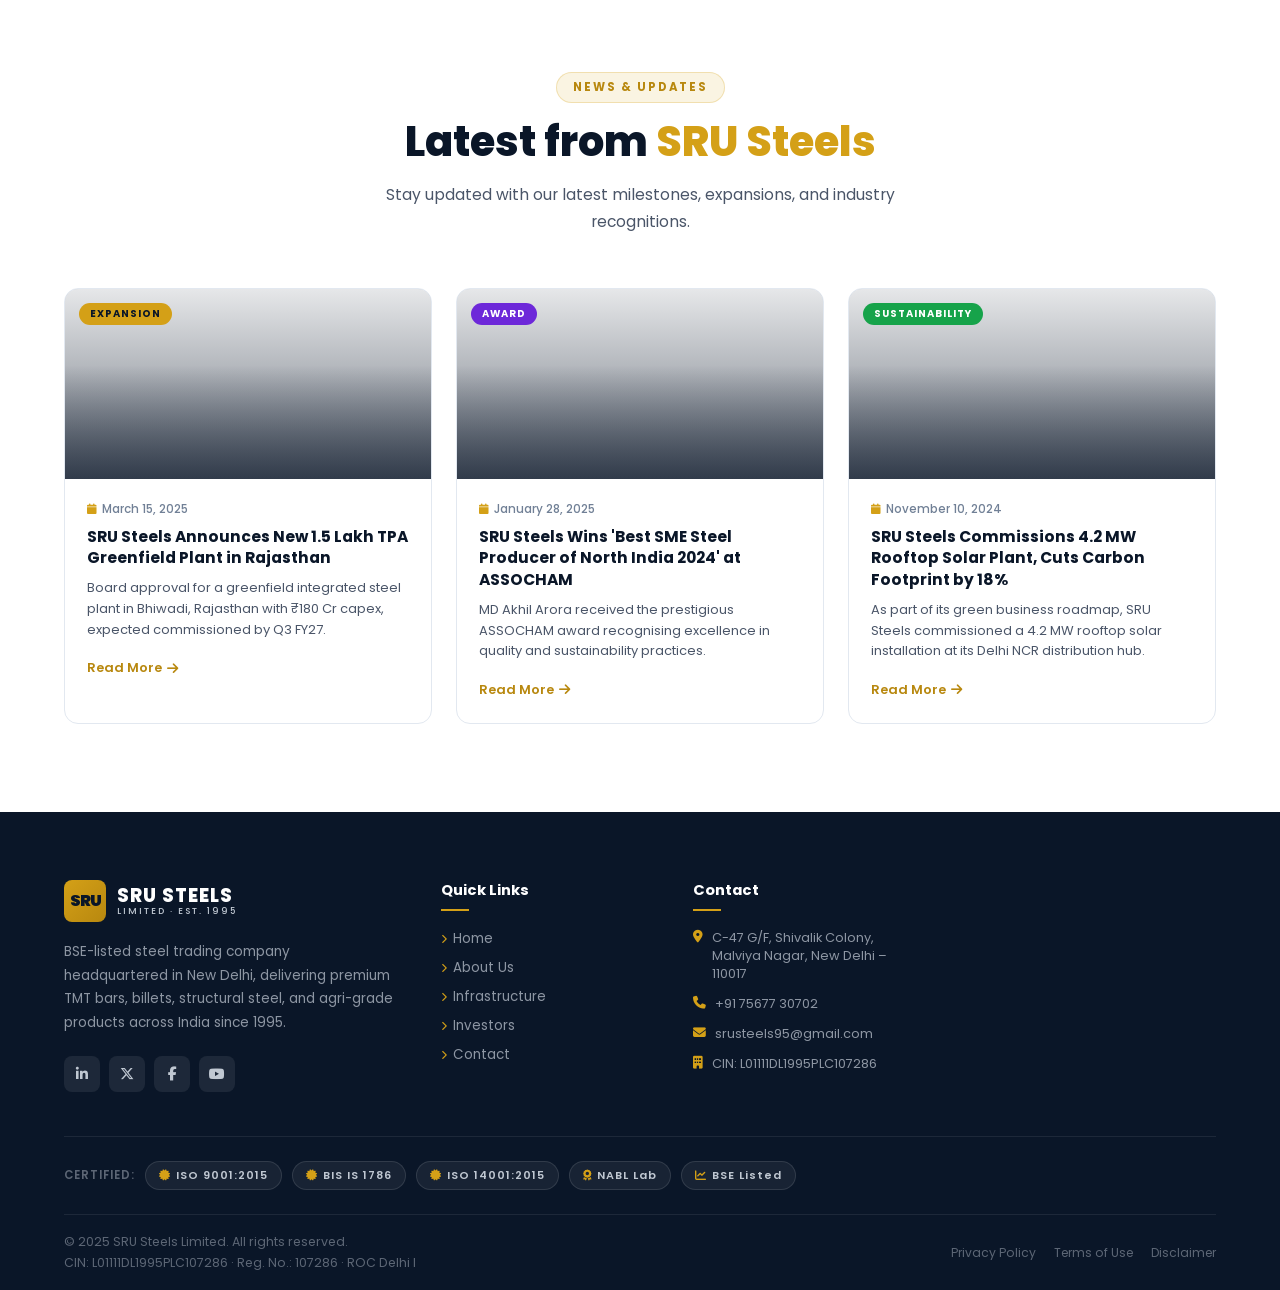
==== commit f5272822: "Update the website" ====
--- a/index.html
+++ b/index.html
@@ -26,7 +26,6 @@
       <ul class="nav-links">
         <li><a href="index.html" class="active">Home</a></li>
         <li><a href="about.html">About</a></li>
-        <li><a href="products.html">Products</a></li>
         <li><a href="infrastructure.html">Infrastructure</a></li>
         <li><a href="investors.html">Investors</a></li>
         <li><a href="contact.html">Contact</a></li>
@@ -39,7 +38,6 @@
   <div class="mobile-menu" id="mobileMenu">
     <a href="index.html" onclick="closeMobileMenu()">Home</a>
     <a href="about.html" onclick="closeMobileMenu()">About Us</a>
-    <a href="products.html" onclick="closeMobileMenu()">Products</a>
     <a href="infrastructure.html" onclick="closeMobileMenu()">Infrastructure</a>
     <a href="investors.html" onclick="closeMobileMenu()">Investors</a>
     <a href="contact.html" onclick="closeMobileMenu()">Contact</a>
@@ -65,18 +63,7 @@
       <p class="hero-sub">India's trusted steel trader delivering world-class TMT bars, billets, structural steel, and
         agri-grade steel products with uncompromised quality since 1995.</p>
       <div class="hero-btns">
-        <a href="products.html" class="btn btn-primary"><i class="fas fa-cubes"></i> Explore Products</a>
         <a href="investors.html" class="btn btn-outline"><i class="fas fa-chart-line"></i> Investor Relations</a>
-      </div>
-      <div class="hero-stats">
-        <div class="h-stat"><span class="h-stat-num"><span class="counter" data-target="30">0</span>+</span><span
-            class="h-stat-lbl">Years in Business</span></div>
-        <div class="h-stat"><span class="h-stat-num"><span class="counter" data-target="5">0</span>L+</span><span
-            class="h-stat-lbl">Tonnes Produced</span></div>
-        <div class="h-stat"><span class="h-stat-num"><span class="counter" data-target="1200">0</span>+</span><span
-            class="h-stat-lbl">Happy Clients</span></div>
-        <div class="h-stat"><span class="h-stat-num"><span class="counter" data-target="3">0</span></span><span
-            class="h-stat-lbl">Distribution Hubs</span></div>
       </div>
     </div>
     <div class="hero-scroll">
@@ -84,85 +71,6 @@
     </div>
   </section>
 
-  <!-- TRUST BAR -->
-  <div class="trust-bar">
-    <div class="container trust-inner">
-      <span class="trust-label">Trusted By</span>
-      <div class="trust-logos">
-        <span class="trust-logo">DLF Construction</span>
-        <span class="trust-logo">Shapoorji Pallonji</span>
-        <span class="trust-logo">NCC Limited</span>
-        <span class="trust-logo">Ircon International</span>
-        <span class="trust-logo">Gawar Construction</span>
-        <span class="trust-logo">Tata Projects</span>
-      </div>
-    </div>
-  </div>
-
-  <!-- FEATURED PRODUCTS -->
-  <section id="featured">
-    <div class="container">
-      <div class="fp-header reveal">
-        <div>
-          <span class="section-tag">Our Products</span>
-          <h2 class="section-title">Featured <span>Products</span></h2>
-        </div>
-        <a href="products.html" class="btn btn-navy"><i class="fas fa-th-large"></i> View All Products</a>
-      </div>
-      <div class="fp-grid">
-        <div class="fp-card reveal" style="transition-delay:0.05s">
-          <div class="fp-img"
-            style="background:linear-gradient(to bottom,rgba(10,22,40,0.18),rgba(10,22,40,0.70)),url('https://images.unsplash.com/photo-1763771420303-0f11ccf613d1?auto=format&fit=crop&w=800&q=80') center/cover no-repeat;">
-            <span class="fp-badge bestseller">Bestseller</span>
-          </div>
-          <div class="fp-body">
-            <h3>TMT Bars (Fe 500D / Fe 550D)</h3>
-            <p>High-strength thermo-mechanically treated rebars with superior ductility, weldability, and earthquake
-              resistance for all RCC construction.</p>
-            <div class="fp-specs">
-              <span class="spec">8mm – 32mm</span><span class="spec">BIS IS 1786</span><span class="spec">Fe 500D /
-                550D</span>
-            </div>
-            <a href="products.html" class="btn btn-navy btn-sm" style="width:100%;justify-content:center"><i
-                class="fas fa-arrow-right"></i> View Details</a>
-          </div>
-        </div>
-        <div class="fp-card reveal" style="transition-delay:0.12s">
-          <div class="fp-img"
-            style="background:linear-gradient(to bottom,rgba(10,22,40,0.18),rgba(10,22,40,0.70)),url('https://images.unsplash.com/photo-1557592494-37448a3f4b11?auto=format&fit=crop&w=800&q=80') center/cover no-repeat;">
-            <span class="fp-badge popular">Popular</span>
-          </div>
-          <div class="fp-body">
-            <h3>Structural Steel Sections</h3>
-            <p>Angles, channels, I-beams, H-sections and flat bars for industrial structures, bridges, transmission
-              towers and modular construction.</p>
-            <div class="fp-specs">
-              <span class="spec">IS 2062 E250/E350</span><span class="spec">Custom Rolling</span>
-            </div>
-            <a href="products.html" class="btn btn-navy btn-sm" style="width:100%;justify-content:center"><i
-                class="fas fa-arrow-right"></i> View Details</a>
-          </div>
-        </div>
-        <div class="fp-card reveal" style="transition-delay:0.2s">
-          <div class="fp-img"
-            style="background:linear-gradient(to bottom,rgba(10,22,40,0.18),rgba(10,22,40,0.70)),url('https://images.unsplash.com/photo-1697698532602-ccf880036281?auto=format&fit=crop&w=800&q=80') center/cover no-repeat;">
-            <span class="fp-badge new">In Stock</span>
-          </div>
-          <div class="fp-body">
-            <h3>HR Coils &amp; Sheets</h3>
-            <p>Hot-rolled coils and sheets for automotive, pipe manufacturing, general fabrication and LPG cylinder
-              production across industries.</p>
-            <div class="fp-specs">
-              <span class="spec">1.6mm – 16mm</span><span class="spec">IS 10748</span><span
-                class="spec">900–1600mm</span>
-            </div>
-            <a href="products.html" class="btn btn-navy btn-sm" style="width:100%;justify-content:center"><i
-                class="fas fa-arrow-right"></i> View Details</a>
-          </div>
-        </div>
-      </div>
-    </div>
-  </section>
 
   <!-- ABOUT TEASER -->
   <section id="home-about">
@@ -371,21 +279,9 @@
           <ul class="f-links">
             <li><a href="index.html"><i class="fas fa-chevron-right"></i> Home</a></li>
             <li><a href="about.html"><i class="fas fa-chevron-right"></i> About Us</a></li>
-            <li><a href="products.html"><i class="fas fa-chevron-right"></i> Products</a></li>
             <li><a href="infrastructure.html"><i class="fas fa-chevron-right"></i> Infrastructure</a></li>
             <li><a href="investors.html"><i class="fas fa-chevron-right"></i> Investors</a></li>
             <li><a href="contact.html"><i class="fas fa-chevron-right"></i> Contact</a></li>
-          </ul>
-        </div>
-        <div class="footer-col">
-          <h4>Products</h4>
-          <ul class="f-links">
-            <li><a href="products.html"><i class="fas fa-chevron-right"></i> TMT Bars</a></li>
-            <li><a href="products.html"><i class="fas fa-chevron-right"></i> Steel Billets</a></li>
-            <li><a href="products.html"><i class="fas fa-chevron-right"></i> Wire Rods</a></li>
-            <li><a href="products.html"><i class="fas fa-chevron-right"></i> HR Coils / Sheets</a></li>
-            <li><a href="products.html"><i class="fas fa-chevron-right"></i> CR Sheets / Coils</a></li>
-            <li><a href="products.html"><i class="fas fa-chevron-right"></i> Structural Steel</a></li>
           </ul>
         </div>
         <div class="footer-col">
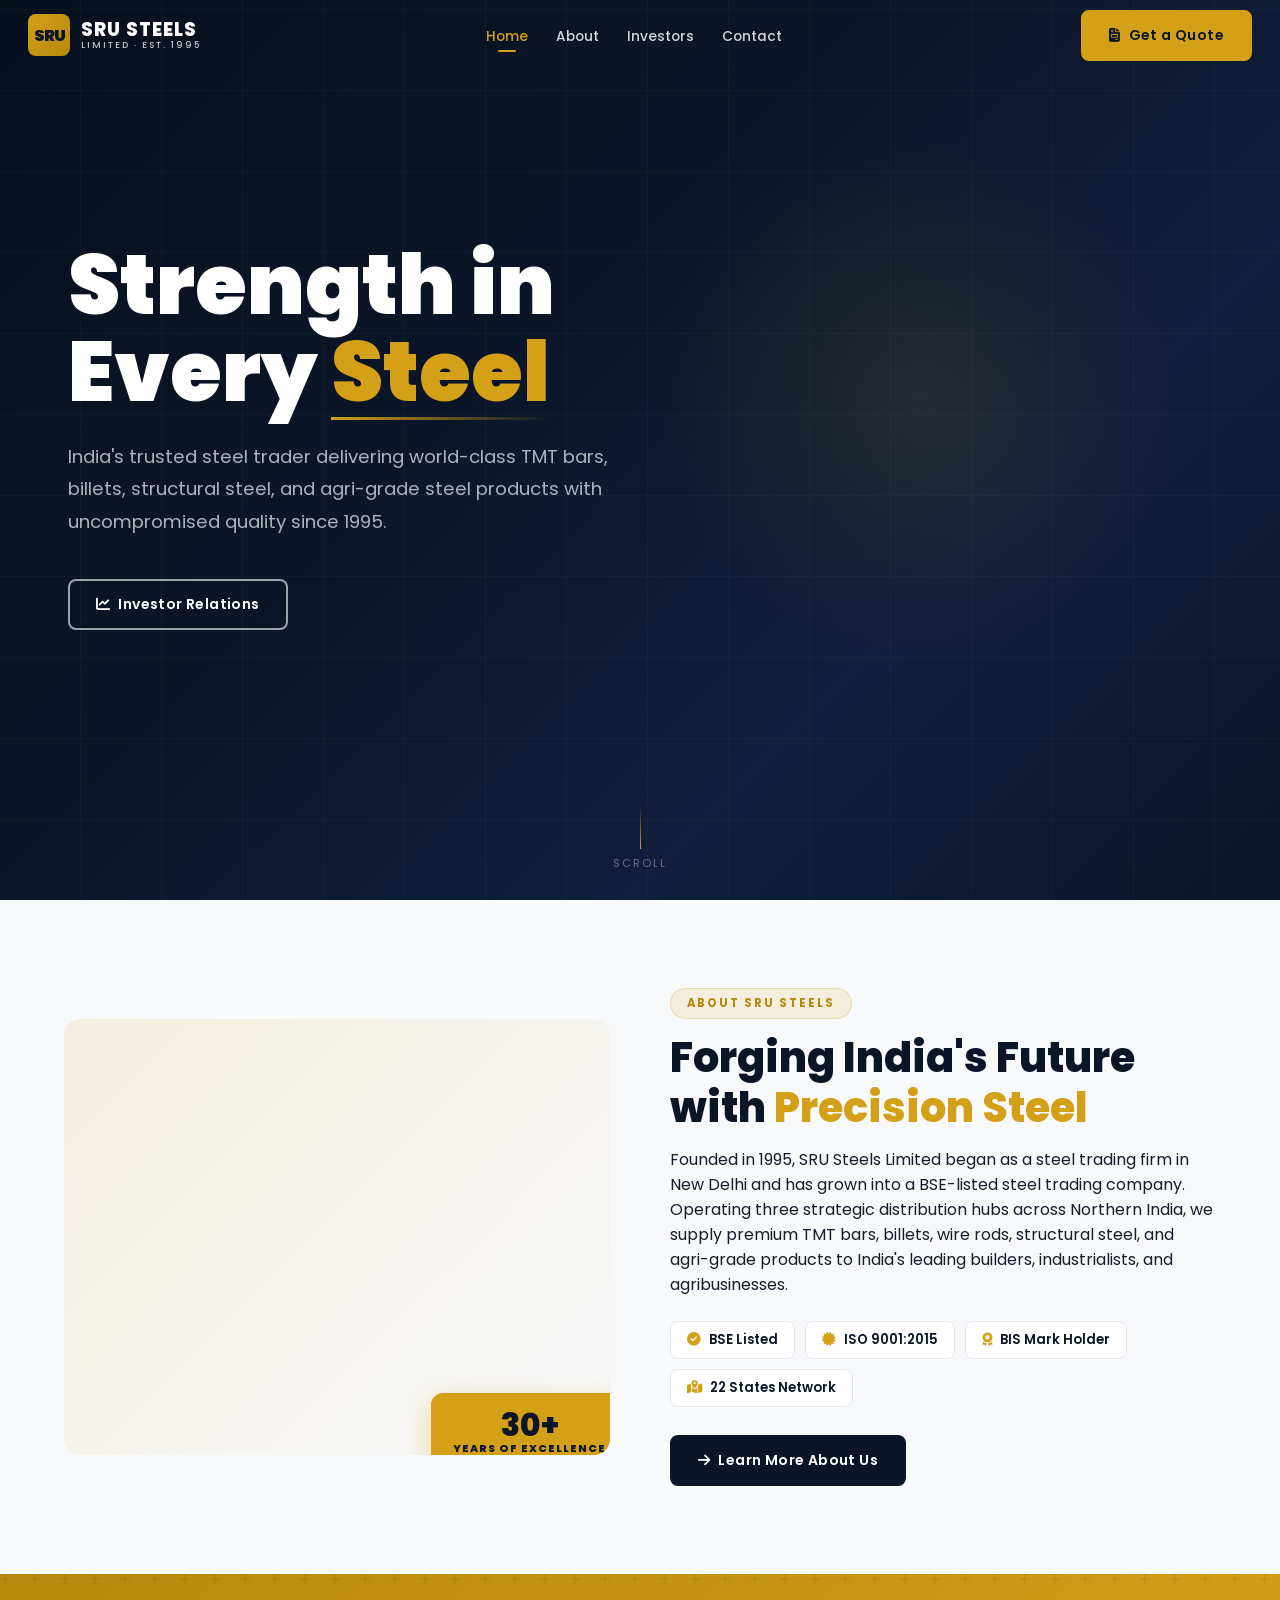
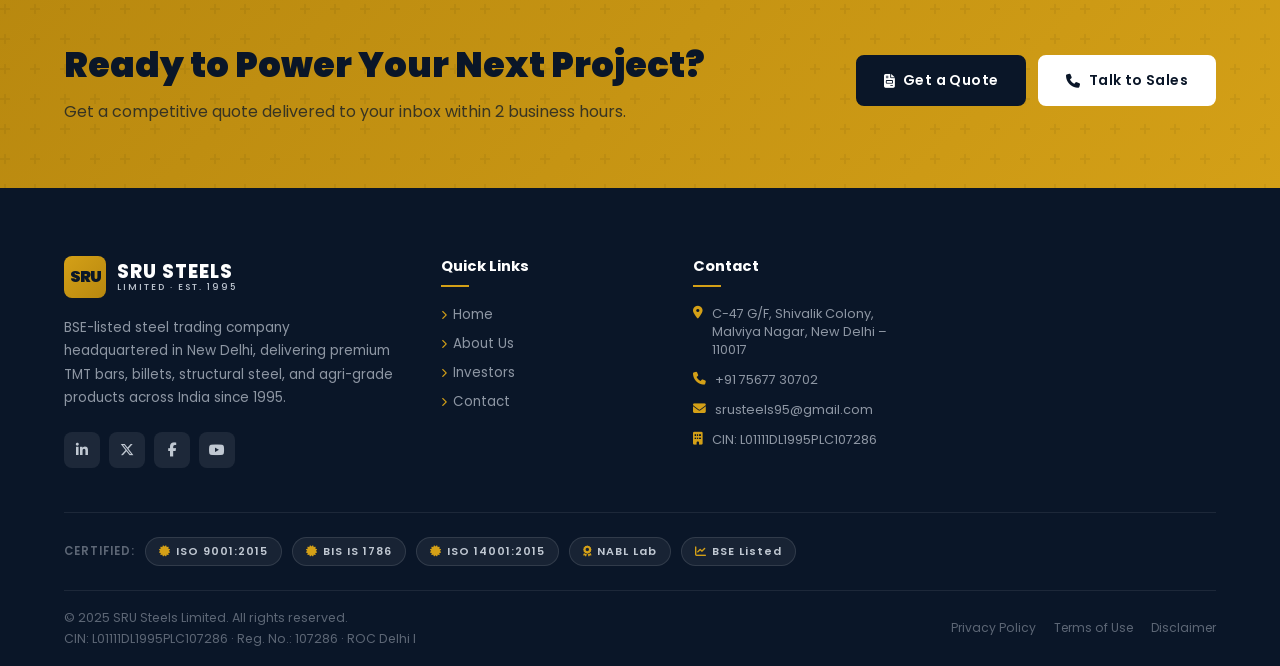
==== commit ab7e70dd: "updates" ====
--- a/index.html
+++ b/index.html
@@ -26,7 +26,6 @@
       <ul class="nav-links">
         <li><a href="index.html" class="active">Home</a></li>
         <li><a href="about.html">About</a></li>
-        <li><a href="infrastructure.html">Infrastructure</a></li>
         <li><a href="investors.html">Investors</a></li>
         <li><a href="contact.html">Contact</a></li>
       </ul>
@@ -38,7 +37,6 @@
   <div class="mobile-menu" id="mobileMenu">
     <a href="index.html" onclick="closeMobileMenu()">Home</a>
     <a href="about.html" onclick="closeMobileMenu()">About Us</a>
-    <a href="infrastructure.html" onclick="closeMobileMenu()">Infrastructure</a>
     <a href="investors.html" onclick="closeMobileMenu()">Investors</a>
     <a href="contact.html" onclick="closeMobileMenu()">Contact</a>
     <a href="#" class="btn btn-primary" onclick="openModal();closeMobileMenu()"><i class="fas fa-file-invoice"></i> Get
@@ -101,44 +99,6 @@
     </div>
   </section>
 
-  <!-- WHY US -->
-  <section id="why-us">
-    <div class="container">
-      <div class="section-header reveal">
-        <span class="section-tag">Why Choose Us</span>
-        <h2 class="section-title">What Sets Us <span>Apart</span></h2>
-        <p class="section-subtitle">Decades of trading expertise and deep supplier relationships make us the preferred
-          partner for India's builders, industrialists, and agribusinesses.</p>
-      </div>
-      <div class="wu-grid">
-        <div class="wu-card reveal" style="transition-delay:0.05s">
-          <div class="wu-icon"><i class="fas fa-award"></i></div>
-          <h4>Quality Assurance</h4>
-          <p>NABL-accredited in-house lab. 100% batch testing. ISO 9001:2015 certified. Zero-compromise quality from raw
-            material to dispatch.</p>
-        </div>
-        <div class="wu-card reveal" style="transition-delay:0.12s">
-          <div class="wu-icon"><i class="fas fa-truck-fast"></i></div>
-          <h4>On-Time Delivery</h4>
-          <p>120+ logistics partners, real-time order tracking, and a 98.7% on-time delivery record across all major
-            Indian cities and project sites.</p>
-        </div>
-        <div class="wu-card reveal" style="transition-delay:0.2s">
-          <div class="wu-icon"><i class="fas fa-tags"></i></div>
-          <h4>Competitive Pricing</h4>
-          <p>Direct-to-customer pricing, transparent quotations, bulk discounts, and flexible payment terms to optimise
-            your procurement costs.</p>
-        </div>
-        <div class="wu-card reveal" style="transition-delay:0.28s">
-          <div class="wu-icon"><i class="fas fa-map-location-dot"></i></div>
-          <h4>Pan-India Reach</h4>
-          <p>Distribution network spanning 22 states with 85+ authorised dealers. From Kashmir to Kanyakumari — wherever
-            India builds, we're there.</p>
-        </div>
-      </div>
-    </div>
-  </section>
-
   <!-- CTA BANNER -->
   <div class="cta-banner">
     <div class="container cta-inner">
@@ -152,108 +112,6 @@
       </div>
     </div>
   </div>
-
-  <!-- TESTIMONIALS -->
-  <section id="testimonials">
-    <div class="container">
-      <div class="section-header reveal">
-        <span class="section-tag">Client Testimonials</span>
-        <h2 class="section-title">What Our <span>Clients</span> Say</h2>
-        <p class="section-subtitle">Trusted by India's leading builders, contractors, and manufacturers across 22
-          states.</p>
-      </div>
-      <div class="testi-grid">
-        <div class="testi-card reveal" style="transition-delay:0.08s">
-          <div class="t-stars">★★★★★</div>
-          <p class="t-quote">"SRU Steels has been our go-to supplier for TMT bars for 8 years. Their Fe 500D grade
-            consistently meets IS specifications and delivery commitments are unmatched. We've completed 14 high-rise
-            projects with zero structural issues."</p>
-          <div class="t-author">
-            <div class="t-avatar">RS</div>
-            <div>
-              <div class="t-name">Rajesh Sharma</div>
-              <div class="t-co">CMD, Sharma Buildcon Pvt. Ltd., Gurugram</div>
-            </div>
-          </div>
-        </div>
-        <div class="testi-card reveal" style="transition-delay:0.16s">
-          <div class="t-stars">★★★★★</div>
-          <p class="t-quote">"We procure steel billets from SRU for our re-rolling mill in Mandi Gobindgarh. Chemical
-            composition is always within tolerance, and their lab certificates are accepted by all our downstream
-            customers without question."</p>
-          <div class="t-author">
-            <div class="t-avatar">PK</div>
-            <div>
-              <div class="t-name">Paramjit Kaur</div>
-              <div class="t-co">Director, Punjab Rolling Mills, Mandi Gobindgarh</div>
-            </div>
-          </div>
-        </div>
-        <div class="testi-card reveal" style="transition-delay:0.24s">
-          <div class="t-stars">★★★★☆</div>
-          <p class="t-quote">"SRU Steels is our preferred vendor for structural sections and HR coils. Prices are
-            competitive, documentation is impeccable for RERA compliance, and their customer service team is always
-            responsive."</p>
-          <div class="t-author">
-            <div class="t-avatar">VN</div>
-            <div>
-              <div class="t-name">Vikram Nair</div>
-              <div class="t-co">VP Procurement, Indus Infrastructure Ltd., Mumbai</div>
-            </div>
-          </div>
-        </div>
-      </div>
-    </div>
-  </section>
-
-  <!-- NEWS -->
-  <section id="news-home">
-    <div class="container">
-      <div class="section-header reveal">
-        <span class="section-tag">News &amp; Updates</span>
-        <h2 class="section-title">Latest from <span>SRU Steels</span></h2>
-        <p class="section-subtitle">Stay updated with our latest milestones, expansions, and industry recognitions.</p>
-      </div>
-      <div class="news-grid">
-        <div class="news-card reveal" style="transition-delay:0.08s">
-          <div class="news-img"
-            style="background:linear-gradient(to bottom,rgba(10,22,40,0.10),rgba(10,22,40,0.60)),url('https://images.unsplash.com/photo-1697281679290-ad7be1b10682?auto=format&fit=crop&w=800&q=80') center/cover no-repeat;">
-            <span class="nc-tag">Expansion</span></div>
-          <div class="news-body">
-            <div class="news-date"><i class="fas fa-calendar"></i> March 15, 2025</div>
-            <h3>SRU Steels Announces New 1.5 Lakh TPA Greenfield Plant in Rajasthan</h3>
-            <p>Board approval for a greenfield integrated steel plant in Bhiwadi, Rajasthan with ₹180 Cr capex, expected
-              commissioned by Q3 FY27.</p>
-            <a href="#" class="read-more">Read More <i class="fas fa-arrow-right"></i></a>
-          </div>
-        </div>
-        <div class="news-card reveal" style="transition-delay:0.16s">
-          <div class="news-img"
-            style="background:linear-gradient(to bottom,rgba(10,22,40,0.10),rgba(10,22,40,0.60)),url('https://images.unsplash.com/photo-1564182842834-681b7be6de4b?auto=format&fit=crop&w=800&q=80') center/cover no-repeat;">
-            <span class="nc-tag award">Award</span></div>
-          <div class="news-body">
-            <div class="news-date"><i class="fas fa-calendar"></i> January 28, 2025</div>
-            <h3>SRU Steels Wins 'Best SME Steel Producer of North India 2024' at ASSOCHAM</h3>
-            <p>MD Akhil Arora received the prestigious ASSOCHAM award recognising excellence in quality and
-              sustainability practices.</p>
-            <a href="#" class="read-more">Read More <i class="fas fa-arrow-right"></i></a>
-          </div>
-        </div>
-        <div class="news-card reveal" style="transition-delay:0.24s">
-          <div class="news-img"
-            style="background:linear-gradient(to bottom,rgba(10,22,40,0.10),rgba(10,22,40,0.60)),url('https://images.unsplash.com/photo-1745187946672-2c1d8cf26a2b?auto=format&fit=crop&w=800&q=80') center/cover no-repeat;">
-            <span class="nc-tag green">Sustainability</span></div>
-          <div class="news-body">
-            <div class="news-date"><i class="fas fa-calendar"></i> November 10, 2024</div>
-            <h3>SRU Steels Commissions 4.2 MW Rooftop Solar Plant, Cuts Carbon Footprint by 18%</h3>
-            <p>As part of its green business roadmap, SRU Steels commissioned a 4.2 MW rooftop solar installation at its
-              Delhi NCR distribution hub.</p>
-            <a href="#" class="read-more">Read More <i class="fas fa-arrow-right"></i></a>
-          </div>
-        </div>
-      </div>
-    </div>
-  </section>
 
   <!-- FOOTER -->
   <footer>
@@ -279,7 +137,6 @@
           <ul class="f-links">
             <li><a href="index.html"><i class="fas fa-chevron-right"></i> Home</a></li>
             <li><a href="about.html"><i class="fas fa-chevron-right"></i> About Us</a></li>
-            <li><a href="infrastructure.html"><i class="fas fa-chevron-right"></i> Infrastructure</a></li>
             <li><a href="investors.html"><i class="fas fa-chevron-right"></i> Investors</a></li>
             <li><a href="contact.html"><i class="fas fa-chevron-right"></i> Contact</a></li>
           </ul>
